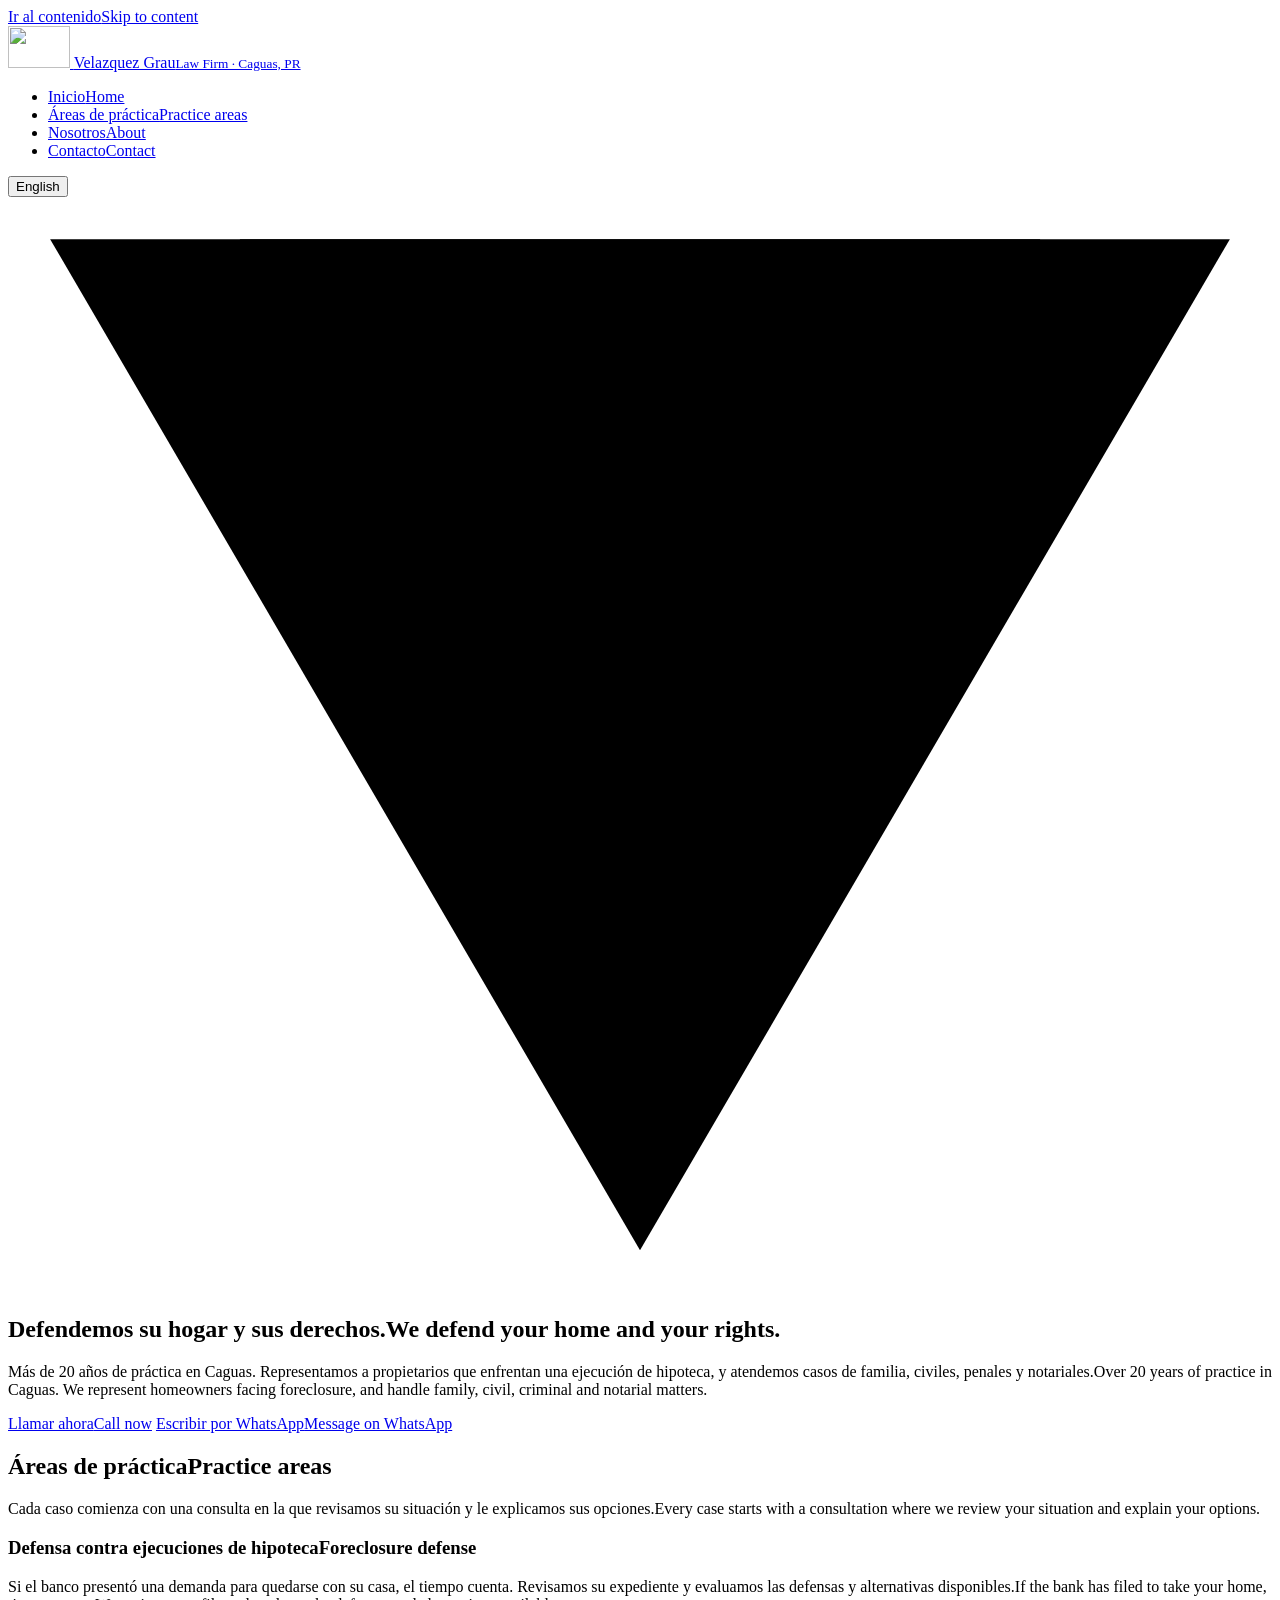
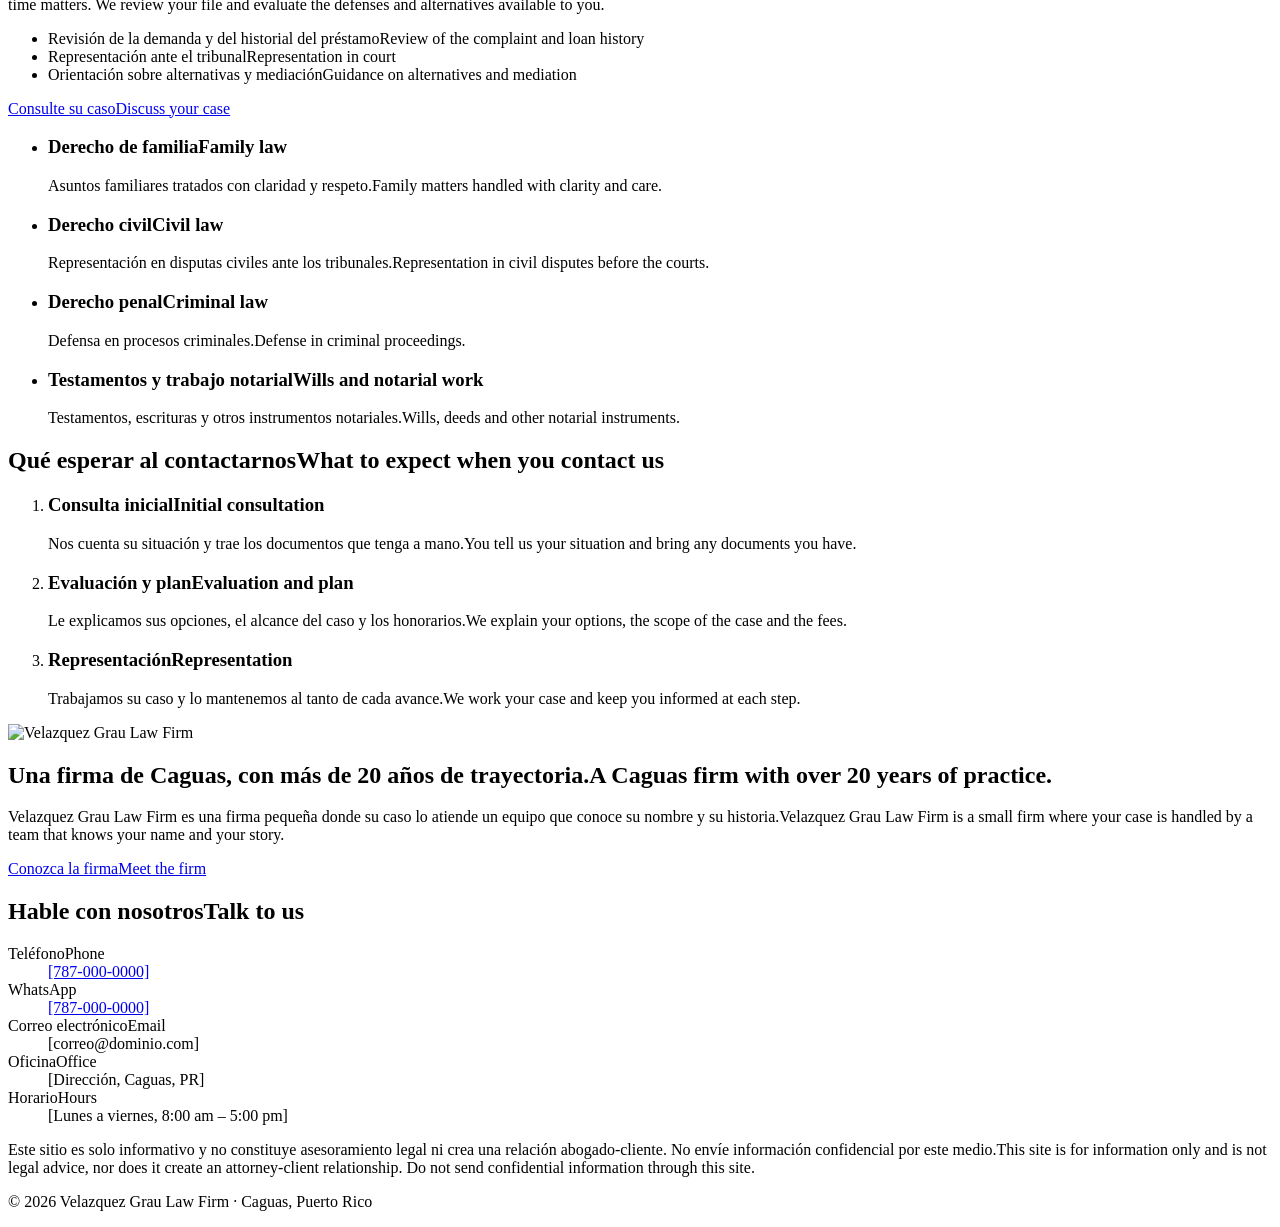
==== index.html @ eb13f929 "Create index.html for Velazquez Grau Law Firm This HTML file serves as the main page for the Velazqu" ====
<!DOCTYPE html>
<html lang="es" data-lang="es">
<head>
<meta charset="utf-8">
<meta name="viewport" content="width=device-width, initial-scale=1">
<title data-es="Velazquez Grau Law Firm | Abogados en Caguas, Puerto Rico" data-en="Velazquez Grau Law Firm | Attorneys in Caguas, Puerto Rico">Velazquez Grau Law Firm | Abogados en Caguas, Puerto Rico</title>
<meta name="description" content="Defensa contra ejecuciones de hipoteca, derecho de familia, civil, penal y trabajo notarial en Caguas, Puerto Rico. / Foreclosure defense, family, civil, criminal and notarial law in Caguas, Puerto Rico.">
<link rel="icon" href="assets/logo.png">
<link rel="preconnect" href="https://fonts.googleapis.com">
<link rel="preconnect" href="https://fonts.gstatic.com" crossorigin>
<link href="https://fonts.googleapis.com/css2?family=Archivo:wdth,wght@100..125,400..700&display=swap" rel="stylesheet">
<link rel="stylesheet" href="styles.css">
</head>
<body>
<a class="skip" href="#main"><span lang="es">Ir al contenido</span><span lang="en">Skip to content</span></a>

<header class="site-header">
  <div class="wrap bar">
    <a class="brand" href="index.html" aria-label="Velazquez Grau Law Firm">
      <img src="assets/logo.png" alt="" width="62" height="42">
      <span>Velazquez Grau<small>Law Firm · Caguas, PR</small></span>
    </a>
    <nav aria-label="Principal">
      <ul>
        <li><a href="index.html" aria-current="page"><span lang="es">Inicio</span><span lang="en">Home</span></a></li>
        <li><a href="areas.html"><span lang="es">Áreas de práctica</span><span lang="en">Practice areas</span></a></li>
        <li><a href="nosotros.html"><span lang="es">Nosotros</span><span lang="en">About</span></a></li>
        <li><a href="contacto.html"><span lang="es">Contacto</span><span lang="en">Contact</span></a></li>
      </ul>
    </nav>
    <button class="lang" id="lang" type="button">English</button>
  </div>
</header>

<main id="main">
<section class="hero" style="padding:0">
  <svg class="tri" viewBox="0 0 600 520" aria-hidden="true">
    <polygon points="20,20 580,20 300,500" pathLength="1"/>
    <polygon points="110,20 490,20 300,370" pathLength="1"/>
  </svg>
  <div class="wrap">
    <h1><span lang="es">Defendemos su hogar y sus derechos.</span><span lang="en">We defend your home and your rights.</span></h1>
    <p><span lang="es">Más de 20 años de práctica en Caguas. Representamos a propietarios que enfrentan una ejecución de hipoteca, y atendemos casos de familia, civiles, penales y notariales.</span><span lang="en">Over 20 years of practice in Caguas. We represent homeowners facing foreclosure, and handle family, civil, criminal and notarial matters.</span></p>
    <div class="cta">
      <a class="btn btn-solid" href="tel:+17870000000"><span lang="es">Llamar ahora</span><span lang="en">Call now</span></a>
      <a class="btn btn-line" href="https://wa.me/17870000000"><span lang="es">Escribir por WhatsApp</span><span lang="en">Message on WhatsApp</span></a>
    </div>
  </div>
</section>

<section class="areas" id="areas">
  <div class="wrap">
    <h2><span lang="es">Áreas de práctica</span><span lang="en">Practice areas</span></h2>
    <p class="lead"><span lang="es">Cada caso comienza con una consulta en la que revisamos su situación y le explicamos sus opciones.</span><span lang="en">Every case starts with a consultation where we review your situation and explain your options.</span></p>
    <div class="areas-grid">
      <article class="flagship">
        <h3><span lang="es">Defensa contra ejecuciones de hipoteca</span><span lang="en">Foreclosure defense</span></h3>
        <p><span lang="es">Si el banco presentó una demanda para quedarse con su casa, el tiempo cuenta. Revisamos su expediente y evaluamos las defensas y alternativas disponibles.</span><span lang="en">If the bank has filed to take your home, time matters. We review your file and evaluate the defenses and alternatives available to you.</span></p>
        <ul>
          <li><span lang="es">Revisión de la demanda y del historial del préstamo</span><span lang="en">Review of the complaint and loan history</span></li>
          <li><span lang="es">Representación ante el tribunal</span><span lang="en">Representation in court</span></li>
          <li><span lang="es">Orientación sobre alternativas y mediación</span><span lang="en">Guidance on alternatives and mediation</span></li>
        </ul>
        <a class="btn btn-solid" href="contacto.html"><span lang="es">Consulte su caso</span><span lang="en">Discuss your case</span></a>
      </article>
      <ul class="area-list">
        <li><h3><span lang="es">Derecho de familia</span><span lang="en">Family law</span></h3><p><span lang="es">Asuntos familiares tratados con claridad y respeto.</span><span lang="en">Family matters handled with clarity and care.</span></p></li>
        <li><h3><span lang="es">Derecho civil</span><span lang="en">Civil law</span></h3><p><span lang="es">Representación en disputas civiles ante los tribunales.</span><span lang="en">Representation in civil disputes before the courts.</span></p></li>
        <li><h3><span lang="es">Derecho penal</span><span lang="en">Criminal law</span></h3><p><span lang="es">Defensa en procesos criminales.</span><span lang="en">Defense in criminal proceedings.</span></p></li>
        <li><h3><span lang="es">Testamentos y trabajo notarial</span><span lang="en">Wills and notarial work</span></h3><p><span lang="es">Testamentos, escrituras y otros instrumentos notariales.</span><span lang="en">Wills, deeds and other notarial instruments.</span></p></li>
      </ul>
    </div>
  </div>
</section>

<section id="proceso">
  <div class="wrap">
    <h2><span lang="es">Qué esperar al contactarnos</span><span lang="en">What to expect when you contact us</span></h2>
    <ol class="steps">
      <li><h3><span lang="es">Consulta inicial</span><span lang="en">Initial consultation</span></h3><p><span lang="es">Nos cuenta su situación y trae los documentos que tenga a mano.</span><span lang="en">You tell us your situation and bring any documents you have.</span></p></li>
      <li><h3><span lang="es">Evaluación y plan</span><span lang="en">Evaluation and plan</span></h3><p><span lang="es">Le explicamos sus opciones, el alcance del caso y los honorarios.</span><span lang="en">We explain your options, the scope of the case and the fees.</span></p></li>
      <li><h3><span lang="es">Representación</span><span lang="en">Representation</span></h3><p><span lang="es">Trabajamos su caso y lo mantenemos al tanto de cada avance.</span><span lang="en">We work your case and keep you informed at each step.</span></p></li>
    </ol>
  </div>
</section>

<section class="about" id="nosotros">
  <div class="wrap">
    <img src="assets/logo.png" alt="Velazquez Grau Law Firm" width="665" height="451">
    <div>
      <h2><span lang="es">Una firma de Caguas, con más de 20 años de trayectoria.</span><span lang="en">A Caguas firm with over 20 years of practice.</span></h2>
      <p><span lang="es">Velazquez Grau Law Firm es una firma pequeña donde su caso lo atiende un equipo que conoce su nombre y su historia.</span><span lang="en">Velazquez Grau Law Firm is a small firm where your case is handled by a team that knows your name and your story.</span></p>
      <a class="btn btn-line" href="nosotros.html"><span lang="es">Conozca la firma</span><span lang="en">Meet the firm</span></a>
    </div>
  </div>
</section>

<section class="contact" id="contacto">
  <div class="wrap">
    <h2><span lang="es">Hable con nosotros</span><span lang="en">Talk to us</span></h2>
    <dl>
      <div><dt><span lang="es">Teléfono</span><span lang="en">Phone</span></dt><dd><a href="tel:+17870000000"><span class="ph">[787-000-0000]</span></a></dd></div>
      <div><dt>WhatsApp</dt><dd><a href="https://wa.me/17870000000"><span class="ph">[787-000-0000]</span></a></dd></div>
      <div><dt><span lang="es">Correo electrónico</span><span lang="en">Email</span></dt><dd><span class="ph">[correo@dominio.com]</span></dd></div>
      <div><dt><span lang="es">Oficina</span><span lang="en">Office</span></dt><dd><span class="ph">[Dirección, Caguas, PR]</span></dd></div>
      <div><dt><span lang="es">Horario</span><span lang="en">Hours</span></dt><dd><span class="ph">[Lunes a viernes, 8:00 am – 5:00 pm]</span></dd></div>
    </dl>
  </div>
</section>
</main>

<footer>
  <div class="wrap">
    <p><span lang="es">Este sitio es solo informativo y no constituye asesoramiento legal ni crea una relación abogado-cliente. No envíe información confidencial por este medio.</span><span lang="en">This site is for information only and is not legal advice, nor does it create an attorney-client relationship. Do not send confidential information through this site.</span></p>
    <p>© <span id="y">2026</span> Velazquez Grau Law Firm · Caguas, Puerto Rico</p>
  </div>
</footer>
<script src="script.js"></script>
<script>document.getElementById("y").textContent=new Date().getFullYear()</script>
</body>
</html>
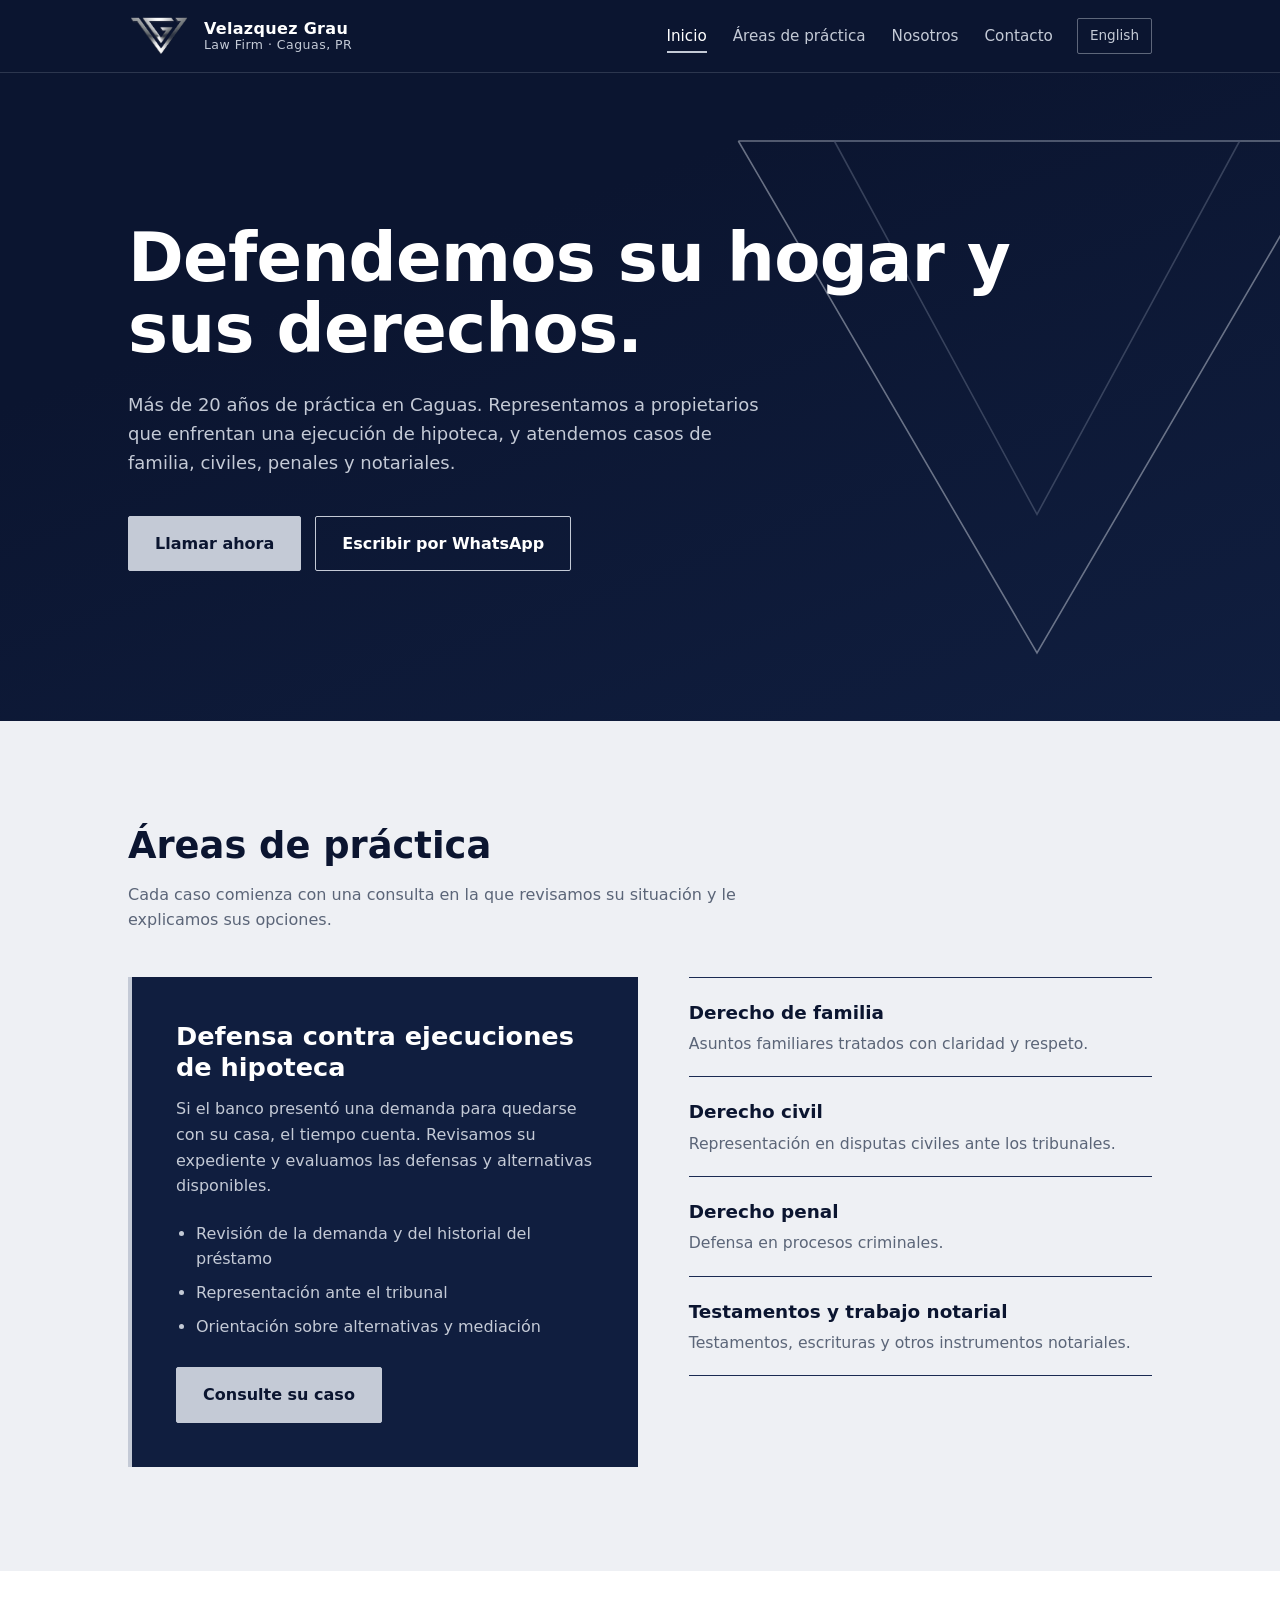
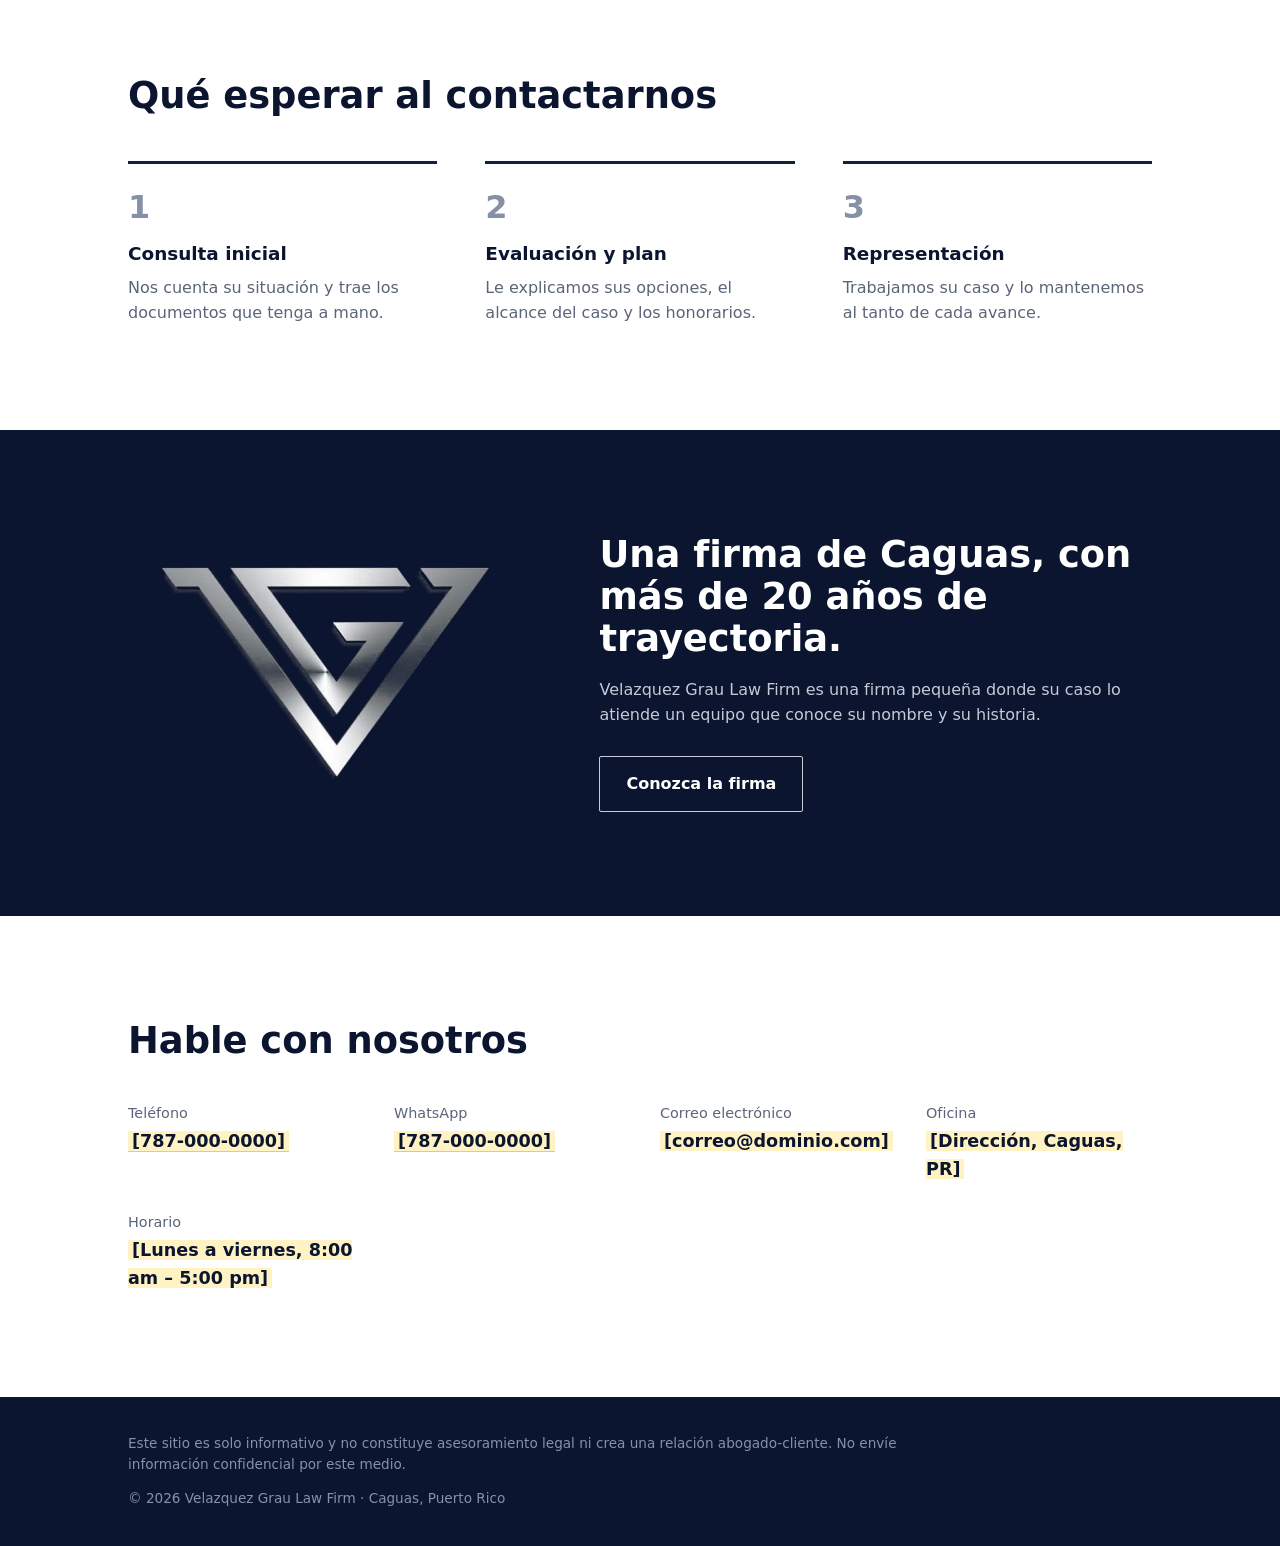
==== commit 5796157a: "Add CSS styles and language toggle script Added CSS styles for layout, typography, and components." ====
--- a/index.html
+++ b/index.html
@@ -9,7 +9,114 @@
 <link rel="preconnect" href="https://fonts.googleapis.com">
 <link rel="preconnect" href="https://fonts.gstatic.com" crossorigin>
 <link href="https://fonts.googleapis.com/css2?family=Archivo:wdth,wght@100..125,400..700&display=swap" rel="stylesheet">
-<link rel="stylesheet" href="styles.css">
+<style>
+:root{
+  --ink:#0b1530; --navy:#101e3f; --navy-2:#1a2a52; --steel:#c4cad6; --grey:#8791a5;
+  --mist:#eef0f4; --white:#fff; --text:#1d2740; --muted:#5b6578;
+  --max:1120px; --pad:clamp(20px,5vw,48px);
+}
+*{box-sizing:border-box;margin:0}
+html{scroll-behavior:smooth}
+body{font-family:"Archivo",system-ui,-apple-system,"Segoe UI",sans-serif;color:var(--text);background:var(--white);line-height:1.6;-webkit-font-smoothing:antialiased}
+html[data-lang=es] [lang=en],html[data-lang=en] [lang=es]{display:none}
+a{color:inherit}
+img{max-width:100%;display:block}
+.wrap{max-width:var(--max);margin:0 auto;padding:0 var(--pad)}
+:focus-visible{outline:3px solid var(--steel);outline-offset:3px}
+.skip{position:absolute;left:-999px;top:8px;background:var(--white);color:var(--ink);padding:8px 14px;z-index:20}
+.skip:focus{left:8px}
+
+/* header */
+.site-header{background:var(--ink);color:var(--white);position:sticky;top:0;z-index:10;border-bottom:1px solid rgba(196,202,214,.18)}
+.bar{display:flex;align-items:center;gap:24px;min-height:72px;flex-wrap:wrap;padding-block:8px}
+.brand{display:flex;align-items:center;gap:14px;text-decoration:none;margin-right:auto}
+.brand img{height:42px;width:auto}
+.brand span{font-weight:600;font-stretch:112%;letter-spacing:.02em;line-height:1.15;font-size:1rem}
+.brand small{display:block;font-weight:400;font-size:.78rem;color:var(--steel);letter-spacing:.04em}
+nav ul{display:flex;gap:26px;list-style:none;padding:0}
+nav a{text-decoration:none;font-size:.95rem;color:var(--steel);padding:6px 0;border-bottom:2px solid transparent}
+nav a:hover,nav a[aria-current]{color:var(--white);border-color:var(--steel)}
+.lang{background:none;border:1px solid rgba(196,202,214,.45);color:var(--steel);font:inherit;font-size:.85rem;padding:6px 12px;border-radius:2px;cursor:pointer}
+.lang:hover{color:var(--white);border-color:var(--white)}
+
+/* buttons */
+.btn{display:inline-block;font:inherit;font-weight:600;text-decoration:none;padding:14px 26px;border-radius:2px;border:1.5px solid var(--steel);transition:background .2s,color .2s}
+.btn-solid{background:var(--steel);color:var(--ink)}
+.btn-solid:hover{background:var(--white)}
+.btn-line{color:var(--white)}
+.btn-line:hover{background:rgba(196,202,214,.15)}
+.btn-dark{background:var(--navy);color:var(--white);border-color:var(--navy)}
+.btn-dark:hover{background:var(--navy-2)}
+
+/* hero */
+.hero{background:linear-gradient(160deg,var(--ink) 30%,var(--navy) 100%);color:var(--white);position:relative;overflow:hidden}
+.hero .wrap{position:relative;padding-block:clamp(72px,12vw,150px)}
+.hero h1{font-size:clamp(2.2rem,5.6vw,4.2rem);line-height:1.06;font-weight:600;font-stretch:112%;letter-spacing:-.01em;max-width:15em}
+.hero p{margin-top:26px;max-width:36em;font-size:1.125rem;color:var(--steel)}
+.cta{display:flex;flex-wrap:wrap;gap:14px;margin-top:38px}
+.tri{position:absolute;right:-6%;top:50%;width:min(62vw,640px);transform:translateY(-50%);opacity:.5;pointer-events:none}
+.tri polygon{fill:none;stroke:var(--steel);stroke-width:1.5;stroke-dasharray:1;stroke-dashoffset:0}
+.tri polygon+polygon{stroke:var(--grey);opacity:.7}
+@media (prefers-reduced-motion:no-preference){
+  .tri polygon{animation:draw 2.4s ease-out both}
+  .tri polygon+polygon{animation-delay:.5s}
+  @keyframes draw{from{stroke-dashoffset:1}to{stroke-dashoffset:0}}
+}
+
+/* sections */
+section{padding-block:clamp(56px,9vw,104px)}
+h2{font-size:clamp(1.6rem,3.4vw,2.3rem);line-height:1.15;font-weight:600;font-stretch:108%;color:var(--ink);max-width:18em}
+.lead{margin-top:14px;color:var(--muted);max-width:40em}
+
+/* practice areas */
+.areas{background:var(--mist)}
+.areas-grid{display:grid;grid-template-columns:1.1fr 1fr;gap:clamp(24px,4vw,56px);margin-top:44px;align-items:start}
+.flagship{background:var(--navy);color:var(--white);padding:clamp(28px,4vw,44px);border-left:4px solid var(--steel)}
+.flagship h3{font-size:1.6rem;font-weight:600;font-stretch:108%;line-height:1.2}
+.flagship p{margin-top:14px;color:var(--steel)}
+.flagship ul{margin:22px 0 28px;padding-left:20px;color:var(--steel)}
+.flagship li{margin-bottom:8px}
+.area-list{list-style:none;padding:0}
+.area-list li{border-top:1.5px solid var(--navy-2);padding:20px 0}
+.area-list li:last-child{border-bottom:1.5px solid var(--navy-2)}
+.area-list h3{font-size:1.15rem;font-weight:600;color:var(--ink)}
+.area-list p{margin-top:4px;color:var(--muted);font-size:.98rem}
+
+/* steps */
+.steps{list-style:none;padding:0;margin-top:44px;display:grid;grid-template-columns:repeat(3,1fr);gap:clamp(20px,4vw,48px);counter-reset:s}
+.steps li{counter-increment:s;border-top:3px solid var(--navy);padding-top:18px}
+.steps li::before{content:counter(s);font-weight:700;font-size:2rem;color:var(--grey);font-stretch:112%}
+.steps h3{font-size:1.15rem;margin:6px 0;color:var(--ink)}
+.steps p{color:var(--muted)}
+
+/* about */
+.about{background:var(--ink);color:var(--white)}
+.about .wrap{display:grid;grid-template-columns:1fr 1.4fr;gap:clamp(28px,6vw,80px);align-items:center}
+.about img{width:min(100%,360px);height:auto;margin-inline:auto}
+.about h2{color:var(--white)}
+.about p{margin:16px 0 28px;color:var(--steel);max-width:36em}
+
+/* contact */
+.contact dl{display:grid;grid-template-columns:repeat(auto-fit,minmax(220px,1fr));gap:28px 40px;margin-top:40px}
+.contact dt{font-size:.9rem;color:var(--muted)}
+.contact dd{font-weight:600;font-size:1.1rem;color:var(--ink);margin-top:2px}
+.contact dd a{text-decoration:none;border-bottom:1.5px solid var(--steel)}
+.ph{background:#fff3c4;padding:0 4px}
+
+/* footer */
+footer{background:var(--ink);color:var(--grey);padding-block:36px;font-size:.85rem}
+footer .wrap{display:grid;gap:12px}
+footer p{max-width:60em}
+
+@media (max-width:820px){
+  .areas-grid,.about .wrap,.steps{grid-template-columns:1fr}
+  .bar{gap:12px}
+  nav{order:3;width:100%;overflow-x:auto}
+  nav ul{gap:20px;white-space:nowrap}
+  .tri{opacity:.25;right:-30%}
+}
+
+</style>
 </head>
 <body>
 <a class="skip" href="#main"><span lang="es">Ir al contenido</span><span lang="en">Skip to content</span></a>
@@ -115,7 +222,27 @@
     <p>© <span id="y">2026</span> Velazquez Grau Law Firm · Caguas, Puerto Rico</p>
   </div>
 </footer>
-<script src="script.js"></script>
+<script>
+(function(){
+  var root=document.documentElement,key="vg-lang";
+  function set(l){
+    root.setAttribute("data-lang",l);root.lang=l;
+    var b=document.getElementById("lang");
+    if(b){b.textContent=l==="es"?"English":"Español";b.setAttribute("aria-label",l==="es"?"Switch to English":"Cambiar a español");}
+    var t=document.querySelector("title[data-"+l+"]");
+    if(t)document.title=t.getAttribute("data-"+l);
+  }
+  var saved="es";
+  try{saved=localStorage.getItem(key)||"es";}catch(e){}
+  set(saved);
+  var b=document.getElementById("lang");
+  if(b)b.addEventListener("click",function(){
+    var n=root.getAttribute("data-lang")==="es"?"en":"es";
+    set(n);try{localStorage.setItem(key,n);}catch(e){}
+  });
+})();
+
+</script>
 <script>document.getElementById("y").textContent=new Date().getFullYear()</script>
 </body>
 </html>
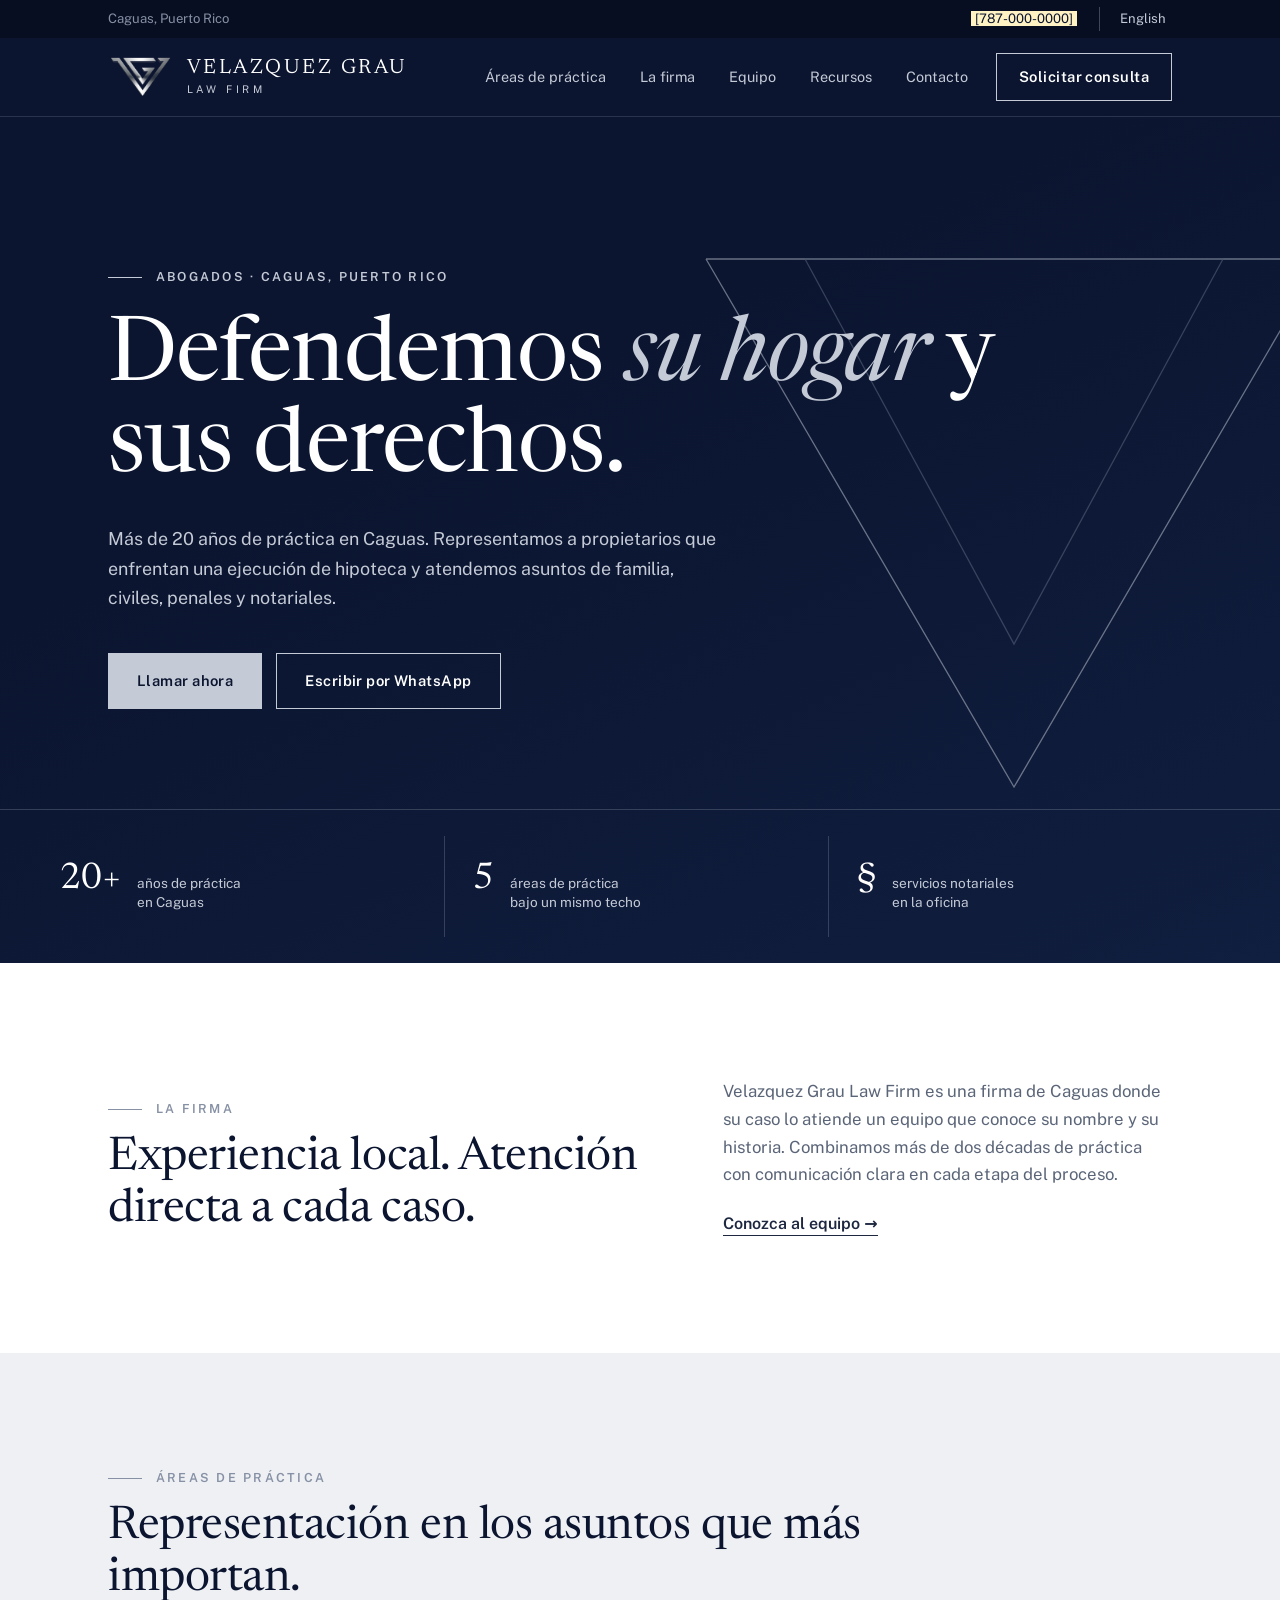
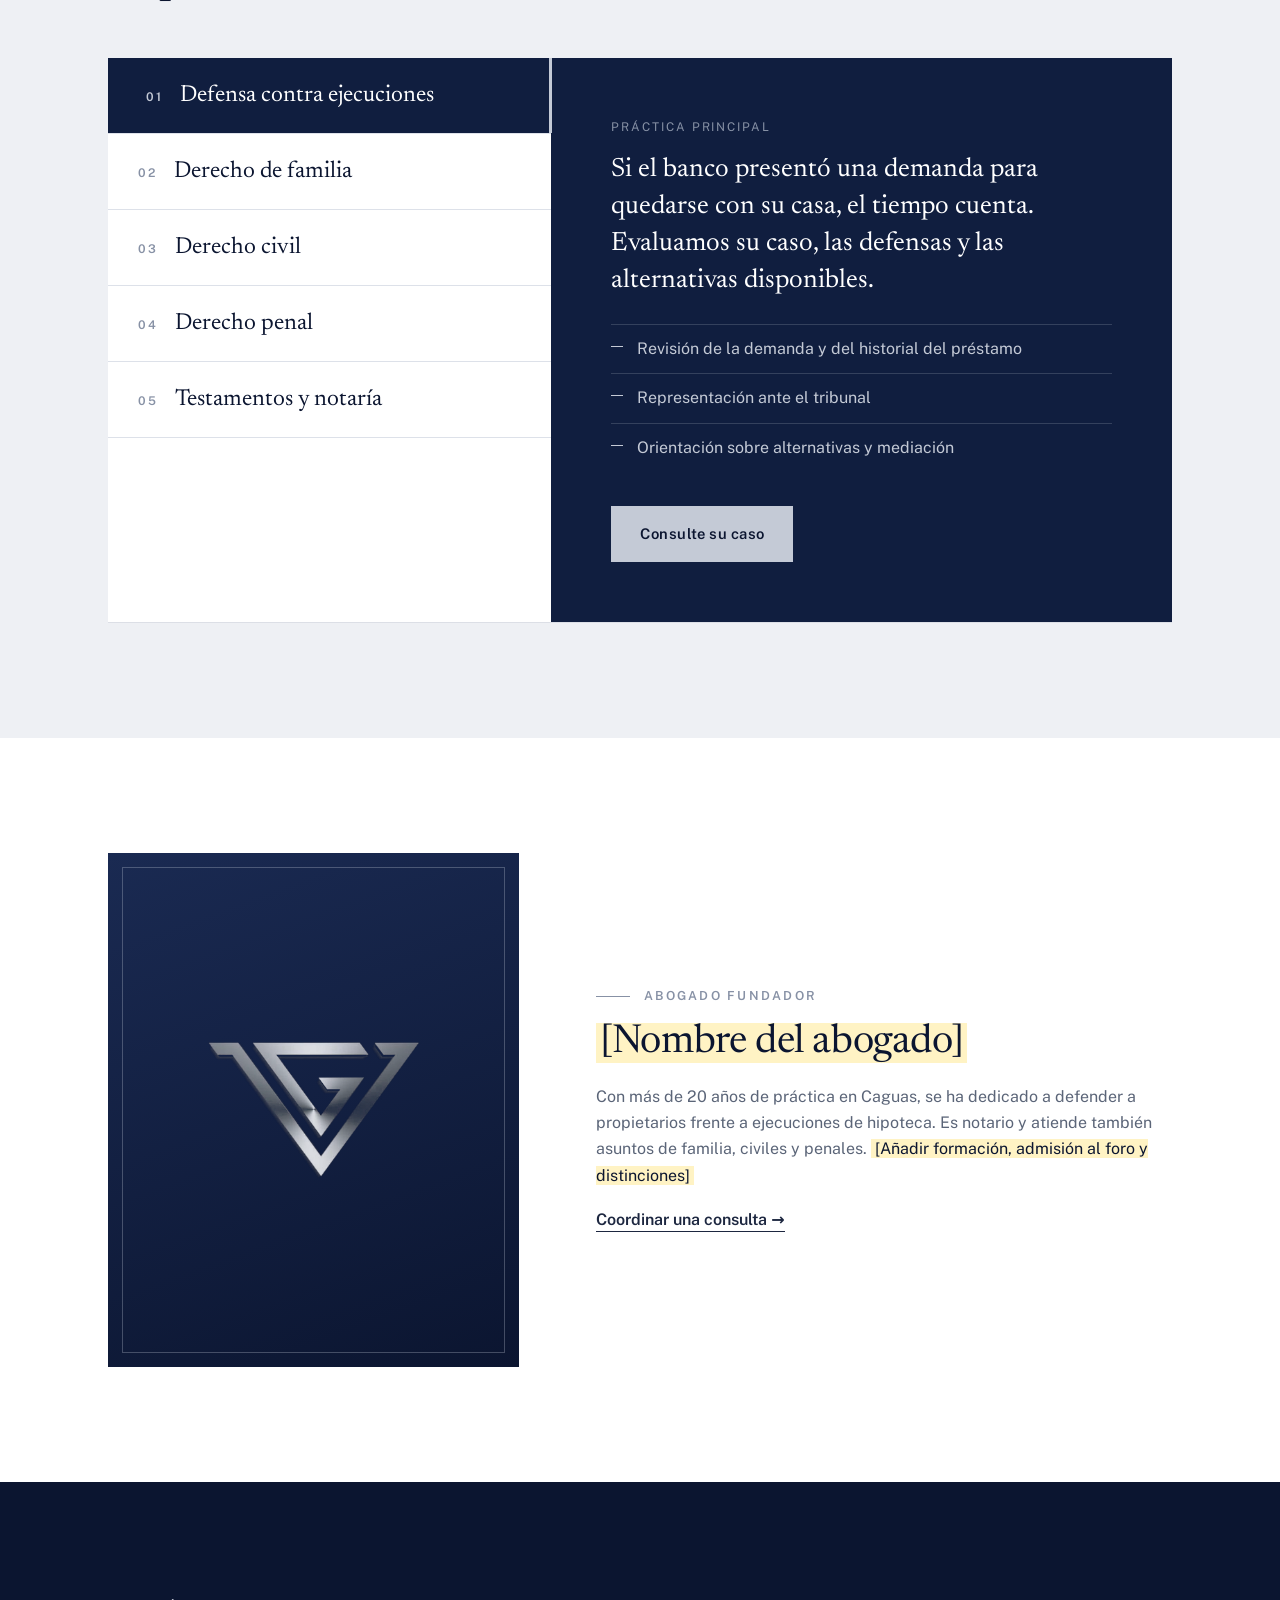
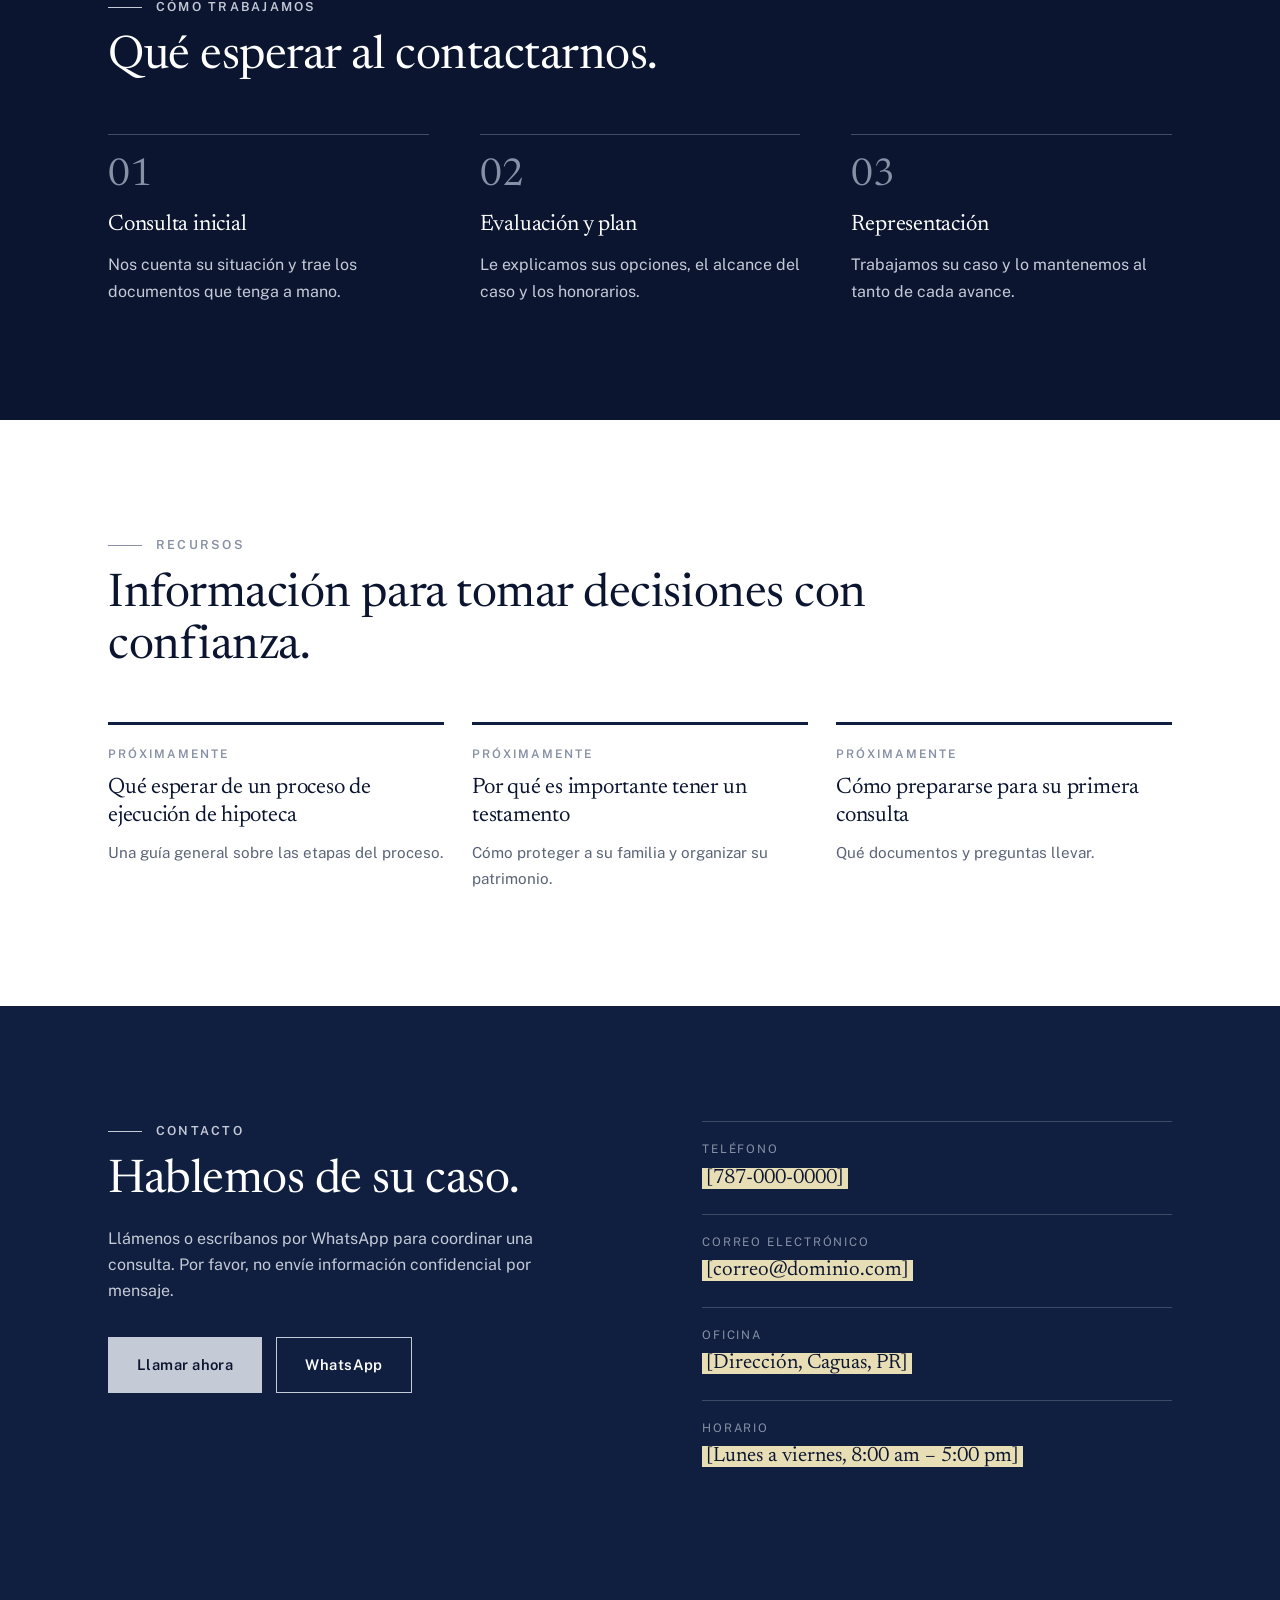
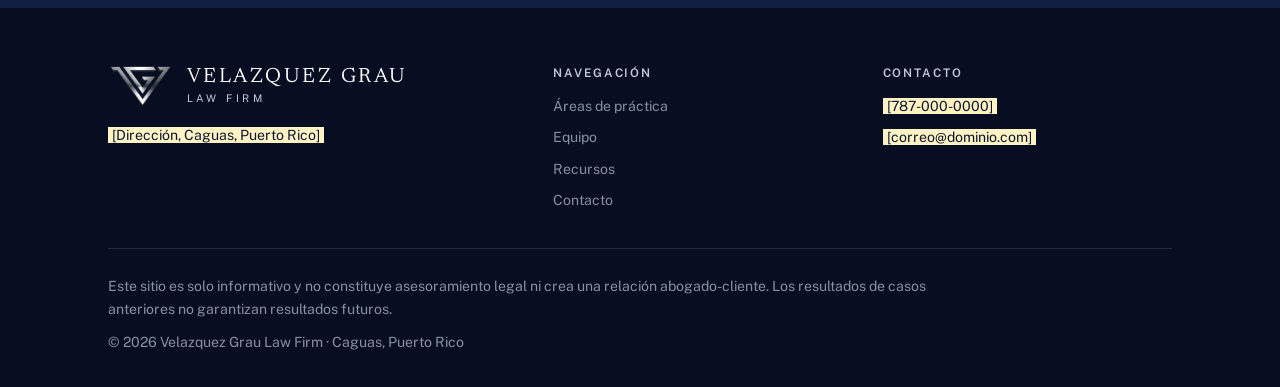
==== commit 6ca4f91e: "Update index.html" ====
--- a/index.html
+++ b/index.html
@@ -4,245 +4,326 @@
 <meta charset="utf-8">
 <meta name="viewport" content="width=device-width, initial-scale=1">
 <title data-es="Velazquez Grau Law Firm | Abogados en Caguas, Puerto Rico" data-en="Velazquez Grau Law Firm | Attorneys in Caguas, Puerto Rico">Velazquez Grau Law Firm | Abogados en Caguas, Puerto Rico</title>
-<meta name="description" content="Defensa contra ejecuciones de hipoteca, derecho de familia, civil, penal y trabajo notarial en Caguas, Puerto Rico. / Foreclosure defense, family, civil, criminal and notarial law in Caguas, Puerto Rico.">
+<meta name="description" content="Defensa contra ejecuciones de hipoteca, derecho de familia, civil, penal y notarial en Caguas, Puerto Rico. / Foreclosure defense, family, civil, criminal and notarial law in Caguas, Puerto Rico.">
 <link rel="icon" href="assets/logo.png">
-<link rel="preconnect" href="https://fonts.googleapis.com">
-<link rel="preconnect" href="https://fonts.gstatic.com" crossorigin>
-<link href="https://fonts.googleapis.com/css2?family=Archivo:wdth,wght@100..125,400..700&display=swap" rel="stylesheet">
+<link rel="preconnect" href="https://fonts.googleapis.com"><link rel="preconnect" href="https://fonts.gstatic.com" crossorigin>
+<link href="https://fonts.googleapis.com/css2?family=Newsreader:ital,opsz,wght@0,6..72,400;0,6..72,500;1,6..72,400&family=Public+Sans:wght@400;500;600&display=swap" rel="stylesheet">
+<script>document.documentElement.classList.add("js")</script>
 <style>
-:root{
-  --ink:#0b1530; --navy:#101e3f; --navy-2:#1a2a52; --steel:#c4cad6; --grey:#8791a5;
-  --mist:#eef0f4; --white:#fff; --text:#1d2740; --muted:#5b6578;
-  --max:1120px; --pad:clamp(20px,5vw,48px);
-}
+:root{--ink:#0b1530;--deep:#070e22;--navy:#101e3f;--navy2:#1a2a52;--steel:#c4cad6;--grey:#8791a5;--mist:#eef0f4;--text:#1d2740;--muted:#5b6578;--max:1160px;--pad:clamp(20px,5vw,48px);--serif:"Newsreader",Georgia,"Times New Roman",serif;--sans:"Public Sans",system-ui,-apple-system,"Segoe UI",sans-serif}
 *{box-sizing:border-box;margin:0}
-html{scroll-behavior:smooth}
-body{font-family:"Archivo",system-ui,-apple-system,"Segoe UI",sans-serif;color:var(--text);background:var(--white);line-height:1.6;-webkit-font-smoothing:antialiased}
+html{scroll-behavior:smooth;scroll-padding-top:90px}
+body{font-family:var(--sans);color:var(--text);background:#fff;line-height:1.65;-webkit-font-smoothing:antialiased}
 html[data-lang=es] [lang=en],html[data-lang=en] [lang=es]{display:none}
-a{color:inherit}
-img{max-width:100%;display:block}
+a{color:inherit}img{max-width:100%;display:block}
 .wrap{max-width:var(--max);margin:0 auto;padding:0 var(--pad)}
 :focus-visible{outline:3px solid var(--steel);outline-offset:3px}
-.skip{position:absolute;left:-999px;top:8px;background:var(--white);color:var(--ink);padding:8px 14px;z-index:20}
-.skip:focus{left:8px}
-
-/* header */
-.site-header{background:var(--ink);color:var(--white);position:sticky;top:0;z-index:10;border-bottom:1px solid rgba(196,202,214,.18)}
-.bar{display:flex;align-items:center;gap:24px;min-height:72px;flex-wrap:wrap;padding-block:8px}
+.skip{position:absolute;left:-999px;top:8px;background:#fff;color:var(--ink);padding:8px 14px;z-index:30}.skip:focus{left:8px}
+.kicker{font-size:.78rem;letter-spacing:.18em;text-transform:uppercase;font-weight:600;color:var(--grey);display:flex;align-items:center;gap:14px}
+.kicker::before{content:"";width:34px;height:1px;background:currentColor}
+h1,h2,h3{font-family:var(--serif);font-weight:400;letter-spacing:-.01em;color:var(--ink)}
+h2{font-size:clamp(1.9rem,3.8vw,2.9rem);line-height:1.12;margin-top:14px;max-width:18em}
+em{font-style:italic}
+.btn{display:inline-block;font:inherit;font-size:.92rem;font-weight:600;letter-spacing:.03em;text-decoration:none;padding:15px 28px;border:1px solid var(--steel);border-radius:0;cursor:pointer;transition:background .25s,color .25s,border-color .25s}
+.btn-solid{background:var(--steel);color:var(--ink)}.btn-solid:hover{background:#fff}
+.btn-line{color:#fff;background:none}.btn-line:hover{background:rgba(196,202,214,.14)}
+.btn-dark{background:var(--navy);border-color:var(--navy);color:#fff}.btn-dark:hover{background:var(--navy2)}
+.arrow{font-weight:600;text-decoration:none;border-bottom:1px solid currentColor;padding-bottom:2px}.arrow::after{content:" \2192"}
+
+/* utility bar + header */
+.util{background:var(--deep);color:var(--grey);font-size:.82rem}
+.util .wrap{display:flex;justify-content:space-between;align-items:center;min-height:38px;gap:16px}
+.util a{text-decoration:none;color:var(--steel)}.util a:hover{color:#fff}
+.util .r{display:flex;align-items:center;gap:22px}
+.lang{background:none;border:0;border-left:1px solid rgba(196,202,214,.3);padding-left:20px;color:var(--steel);font:inherit;cursor:pointer}.lang:hover{color:#fff}
+.site-header{background:var(--ink);color:#fff;position:sticky;top:0;z-index:20;border-bottom:1px solid rgba(196,202,214,.16);transition:box-shadow .3s}
+.site-header.stuck{box-shadow:0 8px 24px rgba(0,0,0,.35)}
+.bar{display:flex;align-items:center;gap:28px;min-height:78px}
 .brand{display:flex;align-items:center;gap:14px;text-decoration:none;margin-right:auto}
-.brand img{height:42px;width:auto}
-.brand span{font-weight:600;font-stretch:112%;letter-spacing:.02em;line-height:1.15;font-size:1rem}
-.brand small{display:block;font-weight:400;font-size:.78rem;color:var(--steel);letter-spacing:.04em}
-nav ul{display:flex;gap:26px;list-style:none;padding:0}
-nav a{text-decoration:none;font-size:.95rem;color:var(--steel);padding:6px 0;border-bottom:2px solid transparent}
-nav a:hover,nav a[aria-current]{color:var(--white);border-color:var(--steel)}
-.lang{background:none;border:1px solid rgba(196,202,214,.45);color:var(--steel);font:inherit;font-size:.85rem;padding:6px 12px;border-radius:2px;cursor:pointer}
-.lang:hover{color:var(--white);border-color:var(--white)}
-
-/* buttons */
-.btn{display:inline-block;font:inherit;font-weight:600;text-decoration:none;padding:14px 26px;border-radius:2px;border:1.5px solid var(--steel);transition:background .2s,color .2s}
-.btn-solid{background:var(--steel);color:var(--ink)}
-.btn-solid:hover{background:var(--white)}
-.btn-line{color:var(--white)}
-.btn-line:hover{background:rgba(196,202,214,.15)}
-.btn-dark{background:var(--navy);color:var(--white);border-color:var(--navy)}
-.btn-dark:hover{background:var(--navy-2)}
+.brand img{height:44px;width:auto}
+.brand span{font-family:var(--serif);font-size:1.3rem;letter-spacing:.12em;text-transform:uppercase;line-height:1.1}
+.brand small{display:block;font-family:var(--sans);font-size:.66rem;letter-spacing:.34em;color:var(--steel);margin-top:3px}
+nav ul{display:flex;gap:34px;list-style:none;padding:0}
+nav a{text-decoration:none;font-size:.9rem;color:var(--steel);padding:8px 0;border-bottom:1px solid transparent;transition:color .2s,border-color .2s}
+nav a:hover{color:#fff;border-color:var(--steel)}
+.menu-btn{display:none;background:none;border:1px solid rgba(196,202,214,.4);color:#fff;font:inherit;padding:8px 14px;cursor:pointer}
+.bar .btn{padding:11px 22px}
 
 /* hero */
-.hero{background:linear-gradient(160deg,var(--ink) 30%,var(--navy) 100%);color:var(--white);position:relative;overflow:hidden}
-.hero .wrap{position:relative;padding-block:clamp(72px,12vw,150px)}
-.hero h1{font-size:clamp(2.2rem,5.6vw,4.2rem);line-height:1.06;font-weight:600;font-stretch:112%;letter-spacing:-.01em;max-width:15em}
-.hero p{margin-top:26px;max-width:36em;font-size:1.125rem;color:var(--steel)}
-.cta{display:flex;flex-wrap:wrap;gap:14px;margin-top:38px}
-.tri{position:absolute;right:-6%;top:50%;width:min(62vw,640px);transform:translateY(-50%);opacity:.5;pointer-events:none}
-.tri polygon{fill:none;stroke:var(--steel);stroke-width:1.5;stroke-dasharray:1;stroke-dashoffset:0}
+.hero{background:linear-gradient(155deg,var(--ink) 35%,var(--navy) 100%);color:#fff;position:relative;overflow:hidden}
+.hero .main{position:relative;padding-block:clamp(80px,12vw,150px) clamp(60px,8vw,100px)}
+.hero h1{color:#fff;font-size:clamp(2.7rem,7vw,5.6rem);line-height:1.02;max-width:11em;margin-top:26px}
+.hero h1 em{color:var(--steel)}
+.hero p.sub{margin-top:28px;max-width:34em;font-size:1.12rem;color:var(--steel)}
+.cta{display:flex;flex-wrap:wrap;gap:14px;margin-top:40px}
+.tri{position:absolute;right:-5%;top:48%;width:min(60vw,660px);transform:translateY(-50%);opacity:.5;pointer-events:none}
+.tri polygon{fill:none;stroke:var(--steel);stroke-width:1.2;stroke-dasharray:1;stroke-dashoffset:0}
 .tri polygon+polygon{stroke:var(--grey);opacity:.7}
-@media (prefers-reduced-motion:no-preference){
-  .tri polygon{animation:draw 2.4s ease-out both}
-  .tri polygon+polygon{animation-delay:.5s}
-  @keyframes draw{from{stroke-dashoffset:1}to{stroke-dashoffset:0}}
-}
-
-/* sections */
-section{padding-block:clamp(56px,9vw,104px)}
-h2{font-size:clamp(1.6rem,3.4vw,2.3rem);line-height:1.15;font-weight:600;font-stretch:108%;color:var(--ink);max-width:18em}
-.lead{margin-top:14px;color:var(--muted);max-width:40em}
+.facts{border-top:1px solid rgba(196,202,214,.22);position:relative}
+.facts .wrap{display:grid;grid-template-columns:repeat(3,1fr)}
+.facts div{padding:26px 24px 26px 0;display:flex;align-items:baseline;gap:16px}
+.facts div+div{padding-left:28px;border-left:1px solid rgba(196,202,214,.22)}
+.facts b{font-family:var(--serif);font-weight:400;font-size:2.3rem;color:#fff;line-height:1}
+.facts span{font-size:.85rem;color:var(--steel);line-height:1.35}
+
+section{padding-block:clamp(64px,9vw,116px)}
+.intro .wrap{display:grid;grid-template-columns:1.2fr 1fr;gap:clamp(28px,6vw,90px);align-items:end}
+.intro h2{max-width:14em}
+.intro p{color:var(--muted);margin-bottom:22px;font-size:1.05rem}
 
 /* practice areas */
 .areas{background:var(--mist)}
-.areas-grid{display:grid;grid-template-columns:1.1fr 1fr;gap:clamp(24px,4vw,56px);margin-top:44px;align-items:start}
-.flagship{background:var(--navy);color:var(--white);padding:clamp(28px,4vw,44px);border-left:4px solid var(--steel)}
-.flagship h3{font-size:1.6rem;font-weight:600;font-stretch:108%;line-height:1.2}
-.flagship p{margin-top:14px;color:var(--steel)}
-.flagship ul{margin:22px 0 28px;padding-left:20px;color:var(--steel)}
-.flagship li{margin-bottom:8px}
-.area-list{list-style:none;padding:0}
-.area-list li{border-top:1.5px solid var(--navy-2);padding:20px 0}
-.area-list li:last-child{border-bottom:1.5px solid var(--navy-2)}
-.area-list h3{font-size:1.15rem;font-weight:600;color:var(--ink)}
-.area-list p{margin-top:4px;color:var(--muted);font-size:.98rem}
-
-/* steps */
-.steps{list-style:none;padding:0;margin-top:44px;display:grid;grid-template-columns:repeat(3,1fr);gap:clamp(20px,4vw,48px);counter-reset:s}
-.steps li{counter-increment:s;border-top:3px solid var(--navy);padding-top:18px}
-.steps li::before{content:counter(s);font-weight:700;font-size:2rem;color:var(--grey);font-stretch:112%}
-.steps h3{font-size:1.15rem;margin:6px 0;color:var(--ink)}
-.steps p{color:var(--muted)}
-
-/* about */
-.about{background:var(--ink);color:var(--white)}
-.about .wrap{display:grid;grid-template-columns:1fr 1.4fr;gap:clamp(28px,6vw,80px);align-items:center}
-.about img{width:min(100%,360px);height:auto;margin-inline:auto}
-.about h2{color:var(--white)}
-.about p{margin:16px 0 28px;color:var(--steel);max-width:36em}
+.tabwrap{display:grid;grid-template-columns:5fr 7fr;margin-top:52px;background:#fff;box-shadow:0 1px 0 rgba(16,30,63,.08)}
+.tabs{display:flex;flex-direction:column}
+.tab{display:flex;align-items:baseline;gap:18px;text-align:left;background:none;border:0;border-bottom:1px solid #dde1e9;padding:26px 30px;font-family:var(--serif);font-size:1.45rem;color:var(--ink);cursor:pointer;transition:background .2s,padding .25s,color .2s;position:relative}
+.tab b{font-family:var(--sans);font-size:.75rem;letter-spacing:.14em;color:var(--grey);font-weight:600}
+.tab:hover{background:var(--mist);padding-left:38px}
+.tab[aria-selected=true]{background:var(--navy);color:#fff;padding-left:38px}
+.tab[aria-selected=true] b{color:var(--steel)}
+.tab[aria-selected=true]::after{content:"";position:absolute;right:-1px;top:0;bottom:0;width:3px;background:var(--steel)}
+.panel{background:var(--navy);color:#fff;padding:clamp(30px,5vw,60px);display:flex;flex-direction:column;justify-content:center}
+.panel[hidden]{display:none}
+.panel .tag{font-size:.75rem;letter-spacing:.16em;text-transform:uppercase;color:var(--grey)}
+.panel p{font-family:var(--serif);font-size:clamp(1.25rem,2.2vw,1.65rem);line-height:1.4;margin:14px 0 24px;color:#fff}
+.panel ul{list-style:none;padding:0;margin-bottom:34px;color:var(--steel)}
+.panel li{padding:11px 0 11px 26px;border-top:1px solid rgba(196,202,214,.2);position:relative}
+.panel li::before{content:"";position:absolute;left:0;top:21px;width:12px;height:1px;background:var(--steel)}
+.panel:not([hidden]){animation:fade .45s ease}
+@keyframes fade{from{opacity:0;transform:translateY(8px)}to{opacity:1;transform:none}}
+
+/* attorney */
+.attorney .wrap{display:grid;grid-template-columns:5fr 7fr;gap:clamp(28px,6vw,90px);align-items:center}
+.portrait{aspect-ratio:4/5;background:linear-gradient(160deg,var(--navy2),var(--ink));display:grid;place-items:center;position:relative}
+.portrait img{width:56%;opacity:.85}
+.portrait::after{content:"";position:absolute;inset:14px;border:1px solid rgba(196,202,214,.3)}
+.attorney h2{font-size:clamp(1.8rem,3.2vw,2.5rem)}
+.attorney p{margin:18px 0;color:var(--muted);max-width:36em}
+.ph{background:#fff3c4;padding:0 4px;color:var(--ink)}
+
+/* approach */
+.approach{background:var(--ink);color:#fff}
+.approach h2{color:#fff}
+.steps{list-style:none;padding:0;margin-top:50px;display:grid;grid-template-columns:repeat(3,1fr);gap:clamp(20px,4vw,56px);counter-reset:s}
+.steps li{counter-increment:s;border-top:1px solid rgba(196,202,214,.3);padding-top:22px}
+.steps li::before{content:"0" counter(s);font-family:var(--serif);font-size:2.4rem;color:var(--grey);line-height:1}
+.steps h3{color:#fff;font-size:1.4rem;margin:12px 0 8px}
+.steps p{color:var(--steel)}
+
+/* resources */
+.cards{display:grid;grid-template-columns:repeat(3,1fr);gap:28px;margin-top:48px}
+.card{border-top:3px solid var(--navy);padding-top:20px;transition:transform .25s}
+.card:hover{transform:translateY(-4px)}
+.card .tag{font-size:.74rem;letter-spacing:.16em;text-transform:uppercase;color:var(--grey);font-weight:600}
+.card h3{font-size:1.4rem;line-height:1.25;margin:10px 0}
+.card p{color:var(--muted);font-size:.95rem}
 
 /* contact */
-.contact dl{display:grid;grid-template-columns:repeat(auto-fit,minmax(220px,1fr));gap:28px 40px;margin-top:40px}
-.contact dt{font-size:.9rem;color:var(--muted)}
-.contact dd{font-weight:600;font-size:1.1rem;color:var(--ink);margin-top:2px}
-.contact dd a{text-decoration:none;border-bottom:1.5px solid var(--steel)}
-.ph{background:#fff3c4;padding:0 4px}
-
-/* footer */
-footer{background:var(--ink);color:var(--grey);padding-block:36px;font-size:.85rem}
-footer .wrap{display:grid;gap:12px}
-footer p{max-width:60em}
-
-@media (max-width:820px){
-  .areas-grid,.about .wrap,.steps{grid-template-columns:1fr}
-  .bar{gap:12px}
-  nav{order:3;width:100%;overflow-x:auto}
-  nav ul{gap:20px;white-space:nowrap}
-  .tri{opacity:.25;right:-30%}
+.contact{background:var(--navy);color:#fff}
+.contact .wrap{display:grid;grid-template-columns:1.1fr 1fr;gap:clamp(30px,6vw,90px)}
+.contact h2{color:#fff;max-width:11em}
+.contact .kicker{color:var(--steel)}
+.contact p.lead{margin:18px 0 32px;color:var(--steel);max-width:30em}
+dl{display:grid;gap:0}
+dl div{padding:18px 0;border-top:1px solid rgba(196,202,214,.25)}
+dt{font-size:.74rem;letter-spacing:.16em;text-transform:uppercase;color:var(--grey)}
+dd{font-family:var(--serif);font-size:1.3rem;margin-top:2px}
+dd a{text-decoration:none}dd a:hover{border-bottom:1px solid var(--steel)}
+.contact .ph{background:rgba(255,243,196,.9)}
+
+footer{background:var(--deep);color:var(--grey);padding-block:56px 32px;font-size:.88rem}
+.fgrid{display:grid;grid-template-columns:1.4fr 1fr 1fr;gap:40px;padding-bottom:36px;border-bottom:1px solid rgba(196,202,214,.15)}
+footer .brand{margin-bottom:16px}
+footer h4{font-size:.74rem;letter-spacing:.16em;text-transform:uppercase;color:var(--steel);margin-bottom:12px;font-weight:600}
+footer ul{list-style:none;padding:0;display:grid;gap:8px}
+footer a{text-decoration:none}footer a:hover{color:#fff}
+.legal{padding-top:26px;display:grid;gap:10px}.legal p{max-width:62em}
+
+.js .rv{opacity:0;transform:translateY(22px);transition:opacity .8s ease,transform .8s ease}
+.js .rv.in{opacity:1;transform:none}
+@media (prefers-reduced-motion:no-preference){.tri polygon{animation:draw 2.6s ease-out both}.tri polygon+polygon{animation-delay:.5s}@keyframes draw{from{stroke-dashoffset:1}to{stroke-dashoffset:0}}}
+@media (prefers-reduced-motion:reduce){.js .rv{opacity:1;transform:none;transition:none}html{scroll-behavior:auto}}
+@media (max-width:900px){
+ .menu-btn{display:block}.bar .btn{display:none}
+ nav{position:absolute;left:0;right:0;top:100%;background:var(--ink);border-bottom:1px solid rgba(196,202,214,.16);display:none}
+ .open nav{display:block}nav ul{flex-direction:column;gap:0;padding:8px var(--pad) 18px}nav a{display:block;padding:14px 0;border-bottom:1px solid rgba(196,202,214,.12)}
+ .site-header .wrap{position:relative}
+ .intro .wrap,.attorney .wrap,.contact .wrap,.tabwrap,.steps,.cards,.fgrid{grid-template-columns:1fr}
+ .tabs{flex-direction:row;overflow-x:auto}.tab{white-space:nowrap;padding:20px 22px;font-size:1.15rem;border-bottom:0;border-right:1px solid #dde1e9}
+ .tab:hover,.tab[aria-selected=true]{padding-left:22px}.tab[aria-selected=true]::after{right:0;left:0;top:auto;bottom:0;width:auto;height:3px}
+ .facts .wrap{grid-template-columns:1fr}.facts div+div{padding-left:0;border-left:0;border-top:1px solid rgba(196,202,214,.22)}
+ .tri{opacity:.22;right:-35%}.portrait{max-width:340px}
+ .util .hide-sm{display:none}
 }
-
 </style>
 </head>
 <body>
 <a class="skip" href="#main"><span lang="es">Ir al contenido</span><span lang="en">Skip to content</span></a>
 
-<header class="site-header">
+<div class="util"><div class="wrap">
+  <span class="hide-sm">Caguas, Puerto Rico</span>
+  <div class="r"><a href="tel:+17870000000"><span class="ph">[787-000-0000]</span></a><button class="lang" id="lang" type="button">English</button></div>
+</div></div>
+
+<header class="site-header" id="top">
   <div class="wrap bar">
-    <a class="brand" href="index.html" aria-label="Velazquez Grau Law Firm">
-      <img src="assets/logo.png" alt="" width="62" height="42">
-      <span>Velazquez Grau<small>Law Firm · Caguas, PR</small></span>
-    </a>
-    <nav aria-label="Principal">
-      <ul>
-        <li><a href="index.html" aria-current="page"><span lang="es">Inicio</span><span lang="en">Home</span></a></li>
-        <li><a href="areas.html"><span lang="es">Áreas de práctica</span><span lang="en">Practice areas</span></a></li>
-        <li><a href="nosotros.html"><span lang="es">Nosotros</span><span lang="en">About</span></a></li>
-        <li><a href="contacto.html"><span lang="es">Contacto</span><span lang="en">Contact</span></a></li>
-      </ul>
-    </nav>
-    <button class="lang" id="lang" type="button">English</button>
+    <a class="brand" href="#top" aria-label="Velazquez Grau Law Firm"><img src="assets/logo.png" alt="" width="65" height="44"><span>Velazquez Grau<small>LAW FIRM</small></span></a>
+    <nav aria-label="Principal" id="nav"><ul>
+      <li><a href="#areas"><span lang="es">Áreas de práctica</span><span lang="en">Practice areas</span></a></li>
+      <li><a href="#firma"><span lang="es">La firma</span><span lang="en">The firm</span></a></li>
+      <li><a href="#equipo"><span lang="es">Equipo</span><span lang="en">Team</span></a></li>
+      <li><a href="#recursos"><span lang="es">Recursos</span><span lang="en">Resources</span></a></li>
+      <li><a href="#contacto"><span lang="es">Contacto</span><span lang="en">Contact</span></a></li>
+    </ul></nav>
+    <a class="btn btn-line" href="#contacto"><span lang="es">Solicitar consulta</span><span lang="en">Request a consultation</span></a>
+    <button class="menu-btn" id="menu" type="button" aria-expanded="false" aria-controls="nav"><span lang="es">Menú</span><span lang="en">Menu</span></button>
   </div>
 </header>
 
 <main id="main">
 <section class="hero" style="padding:0">
-  <svg class="tri" viewBox="0 0 600 520" aria-hidden="true">
-    <polygon points="20,20 580,20 300,500" pathLength="1"/>
-    <polygon points="110,20 490,20 300,370" pathLength="1"/>
-  </svg>
-  <div class="wrap">
-    <h1><span lang="es">Defendemos su hogar y sus derechos.</span><span lang="en">We defend your home and your rights.</span></h1>
-    <p><span lang="es">Más de 20 años de práctica en Caguas. Representamos a propietarios que enfrentan una ejecución de hipoteca, y atendemos casos de familia, civiles, penales y notariales.</span><span lang="en">Over 20 years of practice in Caguas. We represent homeowners facing foreclosure, and handle family, civil, criminal and notarial matters.</span></p>
+  <svg class="tri" viewBox="0 0 600 520" aria-hidden="true"><polygon points="20,20 580,20 300,500" pathLength="1"/><polygon points="110,20 490,20 300,370" pathLength="1"/></svg>
+  <div class="wrap main">
+    <div class="kicker" style="color:var(--steel)"><span lang="es">Abogados · Caguas, Puerto Rico</span><span lang="en">Attorneys · Caguas, Puerto Rico</span></div>
+    <h1><span lang="es">Defendemos <em>su hogar</em> y sus derechos.</span><span lang="en">We defend <em>your home</em> and your rights.</span></h1>
+    <p class="sub"><span lang="es">Más de 20 años de práctica en Caguas. Representamos a propietarios que enfrentan una ejecución de hipoteca y atendemos asuntos de familia, civiles, penales y notariales.</span><span lang="en">Over 20 years of practice in Caguas. We represent homeowners facing foreclosure and handle family, civil, criminal and notarial matters.</span></p>
     <div class="cta">
       <a class="btn btn-solid" href="tel:+17870000000"><span lang="es">Llamar ahora</span><span lang="en">Call now</span></a>
       <a class="btn btn-line" href="https://wa.me/17870000000"><span lang="es">Escribir por WhatsApp</span><span lang="en">Message on WhatsApp</span></a>
     </div>
   </div>
+  <div class="facts"><div class="wrap">
+    <div><b>20+</b><span lang="es">años de práctica<br>en Caguas</span><span lang="en">years of practice<br>in Caguas</span></div>
+    <div><b>5</b><span lang="es">áreas de práctica<br>bajo un mismo techo</span><span lang="en">practice areas<br>under one roof</span></div>
+    <div><b>§</b><span lang="es">servicios notariales<br>en la oficina</span><span lang="en">notarial services<br>in our office</span></div>
+  </div></div>
 </section>
 
-<section class="areas" id="areas">
-  <div class="wrap">
-    <h2><span lang="es">Áreas de práctica</span><span lang="en">Practice areas</span></h2>
-    <p class="lead"><span lang="es">Cada caso comienza con una consulta en la que revisamos su situación y le explicamos sus opciones.</span><span lang="en">Every case starts with a consultation where we review your situation and explain your options.</span></p>
-    <div class="areas-grid">
-      <article class="flagship">
-        <h3><span lang="es">Defensa contra ejecuciones de hipoteca</span><span lang="en">Foreclosure defense</span></h3>
-        <p><span lang="es">Si el banco presentó una demanda para quedarse con su casa, el tiempo cuenta. Revisamos su expediente y evaluamos las defensas y alternativas disponibles.</span><span lang="en">If the bank has filed to take your home, time matters. We review your file and evaluate the defenses and alternatives available to you.</span></p>
-        <ul>
-          <li><span lang="es">Revisión de la demanda y del historial del préstamo</span><span lang="en">Review of the complaint and loan history</span></li>
-          <li><span lang="es">Representación ante el tribunal</span><span lang="en">Representation in court</span></li>
-          <li><span lang="es">Orientación sobre alternativas y mediación</span><span lang="en">Guidance on alternatives and mediation</span></li>
-        </ul>
-        <a class="btn btn-solid" href="contacto.html"><span lang="es">Consulte su caso</span><span lang="en">Discuss your case</span></a>
-      </article>
-      <ul class="area-list">
-        <li><h3><span lang="es">Derecho de familia</span><span lang="en">Family law</span></h3><p><span lang="es">Asuntos familiares tratados con claridad y respeto.</span><span lang="en">Family matters handled with clarity and care.</span></p></li>
-        <li><h3><span lang="es">Derecho civil</span><span lang="en">Civil law</span></h3><p><span lang="es">Representación en disputas civiles ante los tribunales.</span><span lang="en">Representation in civil disputes before the courts.</span></p></li>
-        <li><h3><span lang="es">Derecho penal</span><span lang="en">Criminal law</span></h3><p><span lang="es">Defensa en procesos criminales.</span><span lang="en">Defense in criminal proceedings.</span></p></li>
-        <li><h3><span lang="es">Testamentos y trabajo notarial</span><span lang="en">Wills and notarial work</span></h3><p><span lang="es">Testamentos, escrituras y otros instrumentos notariales.</span><span lang="en">Wills, deeds and other notarial instruments.</span></p></li>
-      </ul>
-    </div>
-  </div>
-</section>
-
-<section id="proceso">
-  <div class="wrap">
-    <h2><span lang="es">Qué esperar al contactarnos</span><span lang="en">What to expect when you contact us</span></h2>
-    <ol class="steps">
-      <li><h3><span lang="es">Consulta inicial</span><span lang="en">Initial consultation</span></h3><p><span lang="es">Nos cuenta su situación y trae los documentos que tenga a mano.</span><span lang="en">You tell us your situation and bring any documents you have.</span></p></li>
-      <li><h3><span lang="es">Evaluación y plan</span><span lang="en">Evaluation and plan</span></h3><p><span lang="es">Le explicamos sus opciones, el alcance del caso y los honorarios.</span><span lang="en">We explain your options, the scope of the case and the fees.</span></p></li>
-      <li><h3><span lang="es">Representación</span><span lang="en">Representation</span></h3><p><span lang="es">Trabajamos su caso y lo mantenemos al tanto de cada avance.</span><span lang="en">We work your case and keep you informed at each step.</span></p></li>
-    </ol>
-  </div>
-</section>
-
-<section class="about" id="nosotros">
-  <div class="wrap">
-    <img src="assets/logo.png" alt="Velazquez Grau Law Firm" width="665" height="451">
-    <div>
-      <h2><span lang="es">Una firma de Caguas, con más de 20 años de trayectoria.</span><span lang="en">A Caguas firm with over 20 years of practice.</span></h2>
-      <p><span lang="es">Velazquez Grau Law Firm es una firma pequeña donde su caso lo atiende un equipo que conoce su nombre y su historia.</span><span lang="en">Velazquez Grau Law Firm is a small firm where your case is handled by a team that knows your name and your story.</span></p>
-      <a class="btn btn-line" href="nosotros.html"><span lang="es">Conozca la firma</span><span lang="en">Meet the firm</span></a>
-    </div>
-  </div>
-</section>
-
-<section class="contact" id="contacto">
-  <div class="wrap">
-    <h2><span lang="es">Hable con nosotros</span><span lang="en">Talk to us</span></h2>
-    <dl>
-      <div><dt><span lang="es">Teléfono</span><span lang="en">Phone</span></dt><dd><a href="tel:+17870000000"><span class="ph">[787-000-0000]</span></a></dd></div>
-      <div><dt>WhatsApp</dt><dd><a href="https://wa.me/17870000000"><span class="ph">[787-000-0000]</span></a></dd></div>
-      <div><dt><span lang="es">Correo electrónico</span><span lang="en">Email</span></dt><dd><span class="ph">[correo@dominio.com]</span></dd></div>
-      <div><dt><span lang="es">Oficina</span><span lang="en">Office</span></dt><dd><span class="ph">[Dirección, Caguas, PR]</span></dd></div>
-      <div><dt><span lang="es">Horario</span><span lang="en">Hours</span></dt><dd><span class="ph">[Lunes a viernes, 8:00 am – 5:00 pm]</span></dd></div>
-    </dl>
-  </div>
-</section>
+<section class="intro" id="firma"><div class="wrap">
+  <div class="rv"><div class="kicker"><span lang="es">La firma</span><span lang="en">The firm</span></div>
+  <h2><span lang="es">Experiencia local. Atención directa a cada caso.</span><span lang="en">Local experience. Direct attention to every case.</span></h2></div>
+  <div class="rv"><p><span lang="es">Velazquez Grau Law Firm es una firma de Caguas donde su caso lo atiende un equipo que conoce su nombre y su historia. Combinamos más de dos décadas de práctica con comunicación clara en cada etapa del proceso.</span><span lang="en">Velazquez Grau Law Firm is a Caguas firm where your case is handled by a team that knows your name and your story. We combine more than two decades of practice with clear communication at every stage.</span></p>
+  <a class="arrow" href="#equipo"><span lang="es">Conozca al equipo</span><span lang="en">Meet the team</span></a></div>
+</div></section>
+
+<section class="areas" id="areas"><div class="wrap">
+  <div class="rv"><div class="kicker"><span lang="es">Áreas de práctica</span><span lang="en">Practice areas</span></div>
+  <h2><span lang="es">Representación en los asuntos que más importan.</span><span lang="en">Representation in the matters that matter most.</span></h2></div>
+  <div class="tabwrap rv">
+    <div class="tabs" role="tablist" aria-orientation="vertical">
+      <button class="tab" role="tab" id="t1" aria-controls="p1" aria-selected="true"><b>01</b><span lang="es">Defensa contra ejecuciones</span><span lang="en">Foreclosure defense</span></button>
+      <button class="tab" role="tab" id="t2" aria-controls="p2" aria-selected="false" tabindex="-1"><b>02</b><span lang="es">Derecho de familia</span><span lang="en">Family law</span></button>
+      <button class="tab" role="tab" id="t3" aria-controls="p3" aria-selected="false" tabindex="-1"><b>03</b><span lang="es">Derecho civil</span><span lang="en">Civil law</span></button>
+      <button class="tab" role="tab" id="t4" aria-controls="p4" aria-selected="false" tabindex="-1"><b>04</b><span lang="es">Derecho penal</span><span lang="en">Criminal law</span></button>
+      <button class="tab" role="tab" id="t5" aria-controls="p5" aria-selected="false" tabindex="-1"><b>05</b><span lang="es">Testamentos y notaría</span><span lang="en">Wills and notarial work</span></button>
+    </div>
+    <div class="panel" role="tabpanel" id="p1" aria-labelledby="t1">
+      <div class="tag"><span lang="es">Práctica principal</span><span lang="en">Flagship practice</span></div>
+      <p><span lang="es">Si el banco presentó una demanda para quedarse con su casa, el tiempo cuenta. Evaluamos su caso, las defensas y las alternativas disponibles.</span><span lang="en">If the bank has filed to take your home, time matters. We evaluate your case, the defenses and the alternatives available.</span></p>
+      <ul><li><span lang="es">Revisión de la demanda y del historial del préstamo</span><span lang="en">Review of the complaint and loan history</span></li><li><span lang="es">Representación ante el tribunal</span><span lang="en">Representation in court</span></li><li><span lang="es">Orientación sobre alternativas y mediación</span><span lang="en">Guidance on alternatives and mediation</span></li></ul>
+      <div><a class="btn btn-solid" href="#contacto"><span lang="es">Consulte su caso</span><span lang="en">Discuss your case</span></a></div>
+    </div>
+    <div class="panel" role="tabpanel" id="p2" aria-labelledby="t2" hidden>
+      <div class="tag"><span lang="es">Familia</span><span lang="en">Family</span></div>
+      <p><span lang="es">Asuntos familiares tratados con claridad, discreción y respeto.</span><span lang="en">Family matters handled with clarity, discretion and respect.</span></p>
+      <ul><li><span lang="es">Divorcio y separación</span><span lang="en">Divorce and separation</span></li><li><span lang="es">Custodia y relaciones filiales</span><span lang="en">Custody and parenting time</span></li><li><span lang="es">Pensiones alimentarias</span><span lang="en">Child and spousal support</span></li></ul>
+      <div><a class="btn btn-solid" href="#contacto"><span lang="es">Hablar con la firma</span><span lang="en">Talk to the firm</span></a></div>
+    </div>
+    <div class="panel" role="tabpanel" id="p3" aria-labelledby="t3" hidden>
+      <div class="tag"><span lang="es">Civil</span><span lang="en">Civil</span></div>
+      <p><span lang="es">Representación en disputas civiles, desde la evaluación inicial hasta el tribunal.</span><span lang="en">Representation in civil disputes, from initial evaluation to the courtroom.</span></p>
+      <ul><li><span lang="es">Disputas contractuales</span><span lang="en">Contract disputes</span></li><li><span lang="es">Reclamaciones de daños</span><span lang="en">Damage claims</span></li><li><span lang="es">Comparecencias y mociones ante el tribunal</span><span lang="en">Court appearances and motions</span></li></ul>
+      <div><a class="btn btn-solid" href="#contacto"><span lang="es">Hablar con la firma</span><span lang="en">Talk to the firm</span></a></div>
+    </div>
+    <div class="panel" role="tabpanel" id="p4" aria-labelledby="t4" hidden>
+      <div class="tag"><span lang="es">Penal</span><span lang="en">Criminal</span></div>
+      <p><span lang="es">Defensa seria y confidencial en procesos criminales.</span><span lang="en">Serious, confidential defense in criminal proceedings.</span></p>
+      <ul><li><span lang="es">Defensa ante cargos criminales</span><span lang="en">Defense against criminal charges</span></li><li><span lang="es">Representación en cada etapa del proceso</span><span lang="en">Representation at every stage</span></li><li><span lang="es">Orientación sobre sus derechos</span><span lang="en">Guidance on your rights</span></li></ul>
+      <div><a class="btn btn-solid" href="#contacto"><span lang="es">Hablar con la firma</span><span lang="en">Talk to the firm</span></a></div>
+    </div>
+    <div class="panel" role="tabpanel" id="p5" aria-labelledby="t5" hidden>
+      <div class="tag"><span lang="es">Notaría</span><span lang="en">Notarial</span></div>
+      <p><span lang="es">Documentos notariales preparados con precisión para proteger a su familia y su patrimonio.</span><span lang="en">Notarial documents prepared with precision to protect your family and your property.</span></p>
+      <ul><li><span lang="es">Testamentos</span><span lang="en">Wills</span></li><li><span lang="es">Escrituras y otros instrumentos notariales</span><span lang="en">Deeds and other notarial instruments</span></li><li><span lang="es">Orientación sobre sucesiones</span><span lang="en">Guidance on estates and succession</span></li></ul>
+      <div><a class="btn btn-solid" href="#contacto"><span lang="es">Hablar con la firma</span><span lang="en">Talk to the firm</span></a></div>
+    </div>
+  </div>
+</div></section>
+
+<section class="attorney" id="equipo"><div class="wrap">
+  <div class="portrait rv" role="img" aria-label="Placeholder portrait"><img src="assets/logo.png" alt=""></div>
+  <div class="rv"><div class="kicker"><span lang="es">Abogado fundador</span><span lang="en">Founding attorney</span></div>
+  <h2><span class="ph">[Nombre del abogado]</span></h2>
+  <p><span lang="es">Con más de 20 años de práctica en Caguas, se ha dedicado a defender a propietarios frente a ejecuciones de hipoteca. Es notario y atiende también asuntos de familia, civiles y penales. <span class="ph">[Añadir formación, admisión al foro y distinciones]</span></span><span lang="en">With more than 20 years of practice in Caguas, he has devoted his career to defending homeowners against foreclosure. He is a notary and also handles family, civil and criminal matters. <span class="ph">[Add education, bar admissions and distinctions]</span></span></p>
+  <a class="arrow" href="#contacto"><span lang="es">Coordinar una consulta</span><span lang="en">Schedule a consultation</span></a></div>
+</div></section>
+
+<section class="approach"><div class="wrap">
+  <div class="rv"><div class="kicker" style="color:var(--steel)"><span lang="es">Cómo trabajamos</span><span lang="en">How we work</span></div>
+  <h2><span lang="es">Qué esperar al contactarnos.</span><span lang="en">What to expect when you contact us.</span></h2></div>
+  <ol class="steps rv">
+    <li><h3><span lang="es">Consulta inicial</span><span lang="en">Initial consultation</span></h3><p><span lang="es">Nos cuenta su situación y trae los documentos que tenga a mano.</span><span lang="en">You tell us your situation and bring any documents you have.</span></p></li>
+    <li><h3><span lang="es">Evaluación y plan</span><span lang="en">Evaluation and plan</span></h3><p><span lang="es">Le explicamos sus opciones, el alcance del caso y los honorarios.</span><span lang="en">We explain your options, the scope of the case and the fees.</span></p></li>
+    <li><h3><span lang="es">Representación</span><span lang="en">Representation</span></h3><p><span lang="es">Trabajamos su caso y lo mantenemos al tanto de cada avance.</span><span lang="en">We work your case and keep you informed at each step.</span></p></li>
+  </ol>
+</div></section>
+
+<section id="recursos"><div class="wrap">
+  <div class="rv"><div class="kicker"><span lang="es">Recursos</span><span lang="en">Resources</span></div>
+  <h2><span lang="es">Información para tomar decisiones con confianza.</span><span lang="en">Information to help you decide with confidence.</span></h2></div>
+  <div class="cards rv">
+    <article class="card"><div class="tag"><span lang="es">Próximamente</span><span lang="en">Coming soon</span></div><h3><span lang="es">Qué esperar de un proceso de ejecución de hipoteca</span><span lang="en">What to expect in a foreclosure case</span></h3><p><span lang="es">Una guía general sobre las etapas del proceso.</span><span lang="en">A general guide to the stages of the process.</span></p></article>
+    <article class="card"><div class="tag"><span lang="es">Próximamente</span><span lang="en">Coming soon</span></div><h3><span lang="es">Por qué es importante tener un testamento</span><span lang="en">Why having a will matters</span></h3><p><span lang="es">Cómo proteger a su familia y organizar su patrimonio.</span><span lang="en">How to protect your family and organize your property.</span></p></article>
+    <article class="card"><div class="tag"><span lang="es">Próximamente</span><span lang="en">Coming soon</span></div><h3><span lang="es">Cómo prepararse para su primera consulta</span><span lang="en">How to prepare for your first consultation</span></h3><p><span lang="es">Qué documentos y preguntas llevar.</span><span lang="en">Which documents and questions to bring.</span></p></article>
+  </div>
+</div></section>
+
+<section class="contact" id="contacto"><div class="wrap">
+  <div class="rv"><div class="kicker"><span lang="es">Contacto</span><span lang="en">Contact</span></div>
+  <h2><span lang="es">Hablemos de su caso.</span><span lang="en">Let’s talk about your case.</span></h2>
+  <p class="lead"><span lang="es">Llámenos o escríbanos por WhatsApp para coordinar una consulta. Por favor, no envíe información confidencial por mensaje.</span><span lang="en">Call or message us on WhatsApp to schedule a consultation. Please do not send confidential information by message.</span></p>
+  <div class="cta" style="margin-top:0"><a class="btn btn-solid" href="tel:+17870000000"><span lang="es">Llamar ahora</span><span lang="en">Call now</span></a><a class="btn btn-line" href="https://wa.me/17870000000">WhatsApp</a></div></div>
+  <dl class="rv">
+    <div><dt><span lang="es">Teléfono</span><span lang="en">Phone</span></dt><dd><a href="tel:+17870000000"><span class="ph">[787-000-0000]</span></a></dd></div>
+    <div><dt><span lang="es">Correo electrónico</span><span lang="en">Email</span></dt><dd><span class="ph">[correo@dominio.com]</span></dd></div>
+    <div><dt><span lang="es">Oficina</span><span lang="en">Office</span></dt><dd><span class="ph">[Dirección, Caguas, PR]</span></dd></div>
+    <div><dt><span lang="es">Horario</span><span lang="en">Hours</span></dt><dd><span class="ph">[Lunes a viernes, 8:00 am – 5:00 pm]</span></dd></div>
+  </dl>
+</div></section>
 </main>
 
-<footer>
-  <div class="wrap">
-    <p><span lang="es">Este sitio es solo informativo y no constituye asesoramiento legal ni crea una relación abogado-cliente. No envíe información confidencial por este medio.</span><span lang="en">This site is for information only and is not legal advice, nor does it create an attorney-client relationship. Do not send confidential information through this site.</span></p>
+<footer><div class="wrap">
+  <div class="fgrid">
+    <div><a class="brand" href="#top" style="color:#fff"><img src="assets/logo.png" alt="" width="65" height="44"><span>Velazquez Grau<small>LAW FIRM</small></span></a><p><span class="ph">[Dirección, Caguas, Puerto Rico]</span></p></div>
+    <div><h4><span lang="es">Navegación</span><span lang="en">Navigation</span></h4><ul><li><a href="#areas"><span lang="es">Áreas de práctica</span><span lang="en">Practice areas</span></a></li><li><a href="#equipo"><span lang="es">Equipo</span><span lang="en">Team</span></a></li><li><a href="#recursos"><span lang="es">Recursos</span><span lang="en">Resources</span></a></li><li><a href="#contacto"><span lang="es">Contacto</span><span lang="en">Contact</span></a></li></ul></div>
+    <div><h4><span lang="es">Contacto</span><span lang="en">Contact</span></h4><ul><li><a href="tel:+17870000000"><span class="ph">[787-000-0000]</span></a></li><li><span class="ph">[correo@dominio.com]</span></li></ul></div>
+  </div>
+  <div class="legal">
+    <p><span lang="es">Este sitio es solo informativo y no constituye asesoramiento legal ni crea una relación abogado-cliente. Los resultados de casos anteriores no garantizan resultados futuros.</span><span lang="en">This site is for information only and is not legal advice, nor does it create an attorney-client relationship. Past results do not guarantee future outcomes.</span></p>
     <p>© <span id="y">2026</span> Velazquez Grau Law Firm · Caguas, Puerto Rico</p>
   </div>
-</footer>
+</div></footer>
+
 <script>
 (function(){
-  var root=document.documentElement,key="vg-lang";
-  function set(l){
-    root.setAttribute("data-lang",l);root.lang=l;
-    var b=document.getElementById("lang");
-    if(b){b.textContent=l==="es"?"English":"Español";b.setAttribute("aria-label",l==="es"?"Switch to English":"Cambiar a español");}
-    var t=document.querySelector("title[data-"+l+"]");
-    if(t)document.title=t.getAttribute("data-"+l);
-  }
-  var saved="es";
-  try{saved=localStorage.getItem(key)||"es";}catch(e){}
-  set(saved);
-  var b=document.getElementById("lang");
-  if(b)b.addEventListener("click",function(){
-    var n=root.getAttribute("data-lang")==="es"?"en":"es";
-    set(n);try{localStorage.setItem(key,n);}catch(e){}
-  });
+ var r=document.documentElement,K="vg-lang",$=function(s,c){return(c||document).querySelector(s)},$$=function(s,c){return[].slice.call((c||document).querySelectorAll(s))};
+ function set(l){r.setAttribute("data-lang",l);r.lang=l;var b=$("#lang");b.textContent=l==="es"?"English":"Español";var t=$("title[data-"+l+"]");if(t)document.title=t.getAttribute("data-"+l)}
+ var s="es";try{s=localStorage.getItem(K)||"es"}catch(e){}set(s);
+ $("#lang").addEventListener("click",function(){var n=r.getAttribute("data-lang")==="es"?"en":"es";set(n);try{localStorage.setItem(K,n)}catch(e){}});
+ /* tabs */
+ var tabs=$$(".tab");
+ function pick(t,f){tabs.forEach(function(x){var on=x===t;x.setAttribute("aria-selected",on);x.tabIndex=on?0:-1;document.getElementById(x.getAttribute("aria-controls")).hidden=!on});if(f)t.focus()}
+ tabs.forEach(function(t,i){t.addEventListener("click",function(){pick(t)});t.addEventListener("keydown",function(e){var k=e.key,n=k==="ArrowDown"||k==="ArrowRight"?1:k==="ArrowUp"||k==="ArrowLeft"?-1:0;if(n){e.preventDefault();pick(tabs[(i+n+tabs.length)%tabs.length],1)}})});
+ /* mobile menu */
+ var h=$(".site-header"),m=$("#menu");
+ m.addEventListener("click",function(){var o=h.classList.toggle("open");m.setAttribute("aria-expanded",o)});
+ $$("nav a").forEach(function(a){a.addEventListener("click",function(){h.classList.remove("open");m.setAttribute("aria-expanded",false)})});
+ /* header shadow */
+ addEventListener("scroll",function(){h.classList.toggle("stuck",scrollY>10)},{passive:true});
+ /* reveal on scroll */
+ var rv=$$(".rv");
+ if("IntersectionObserver" in window){var io=new IntersectionObserver(function(es){es.forEach(function(e){if(e.isIntersecting){e.target.classList.add("in");io.unobserve(e.target)}})},{threshold:.12});rv.forEach(function(e){io.observe(e)})}else rv.forEach(function(e){e.classList.add("in")});
+ $("#y").textContent=new Date().getFullYear();
 })();
-
 </script>
-<script>document.getElementById("y").textContent=new Date().getFullYear()</script>
 </body>
 </html>
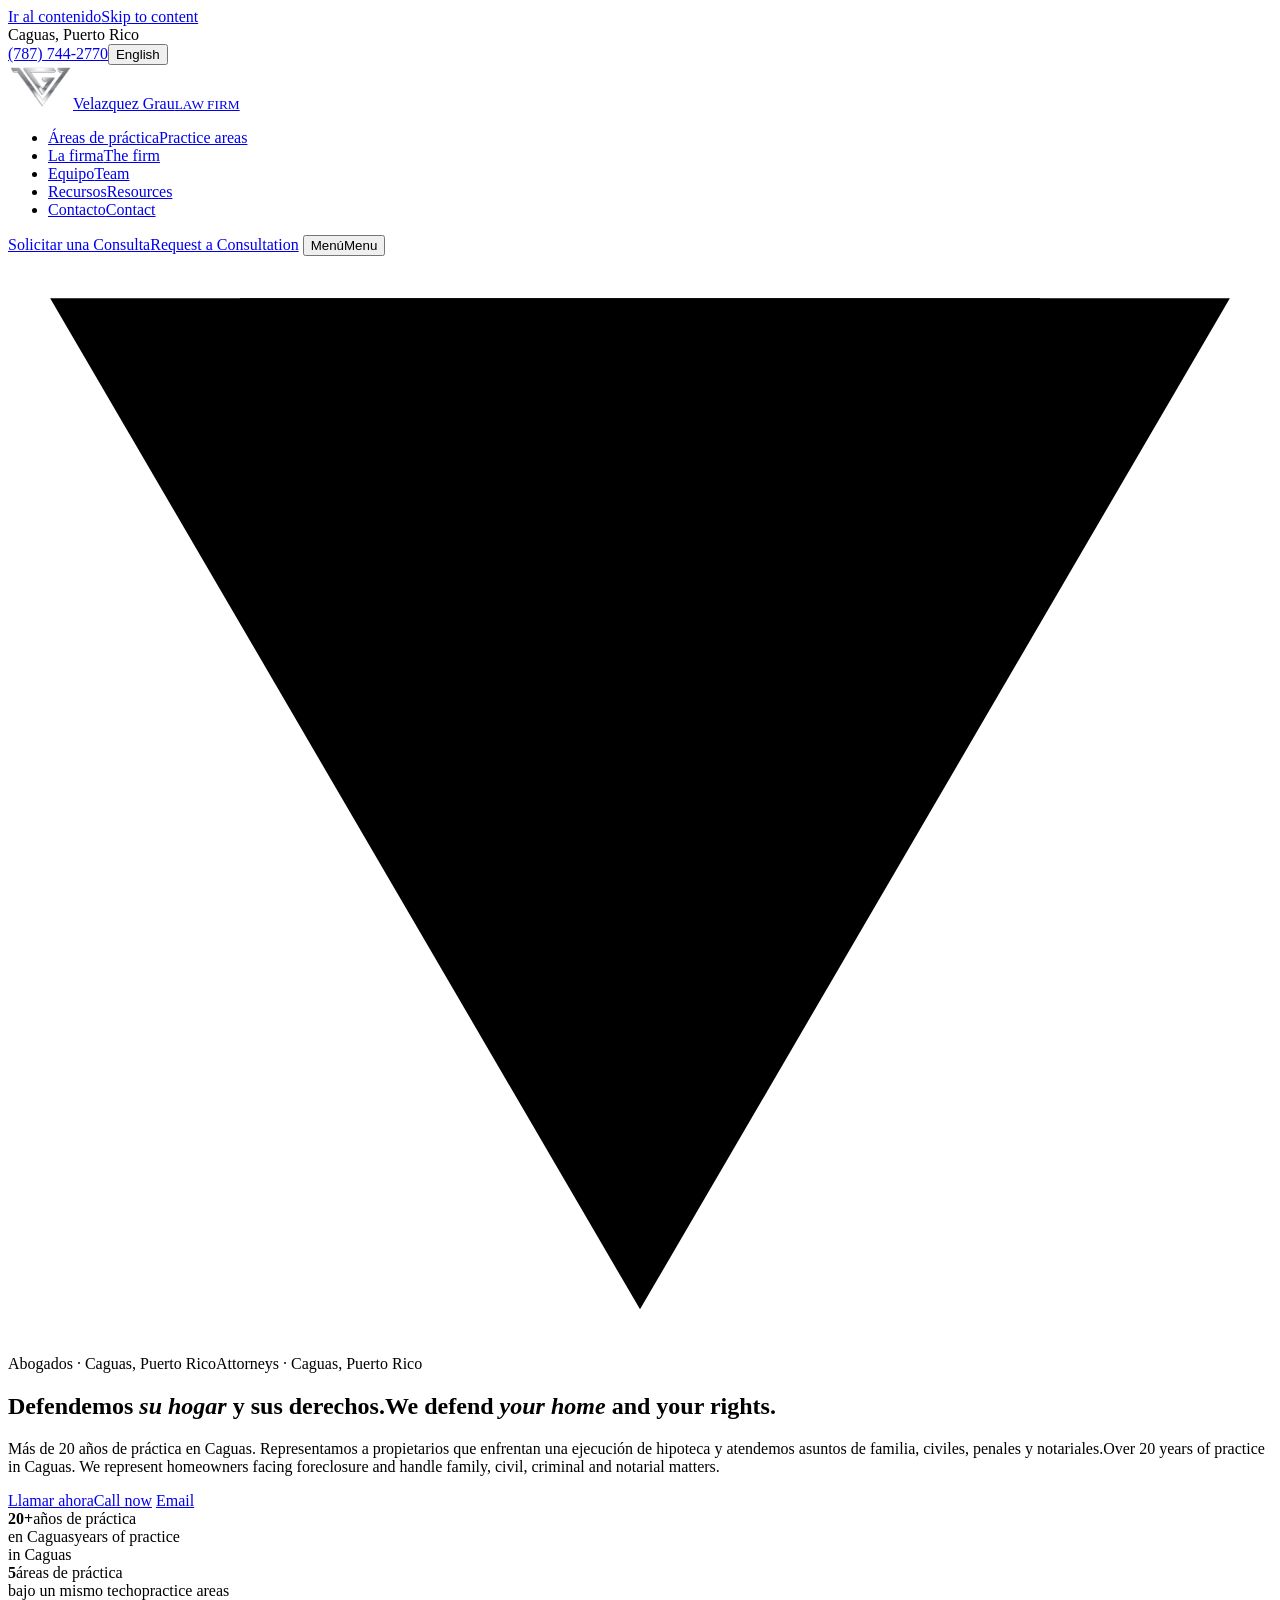
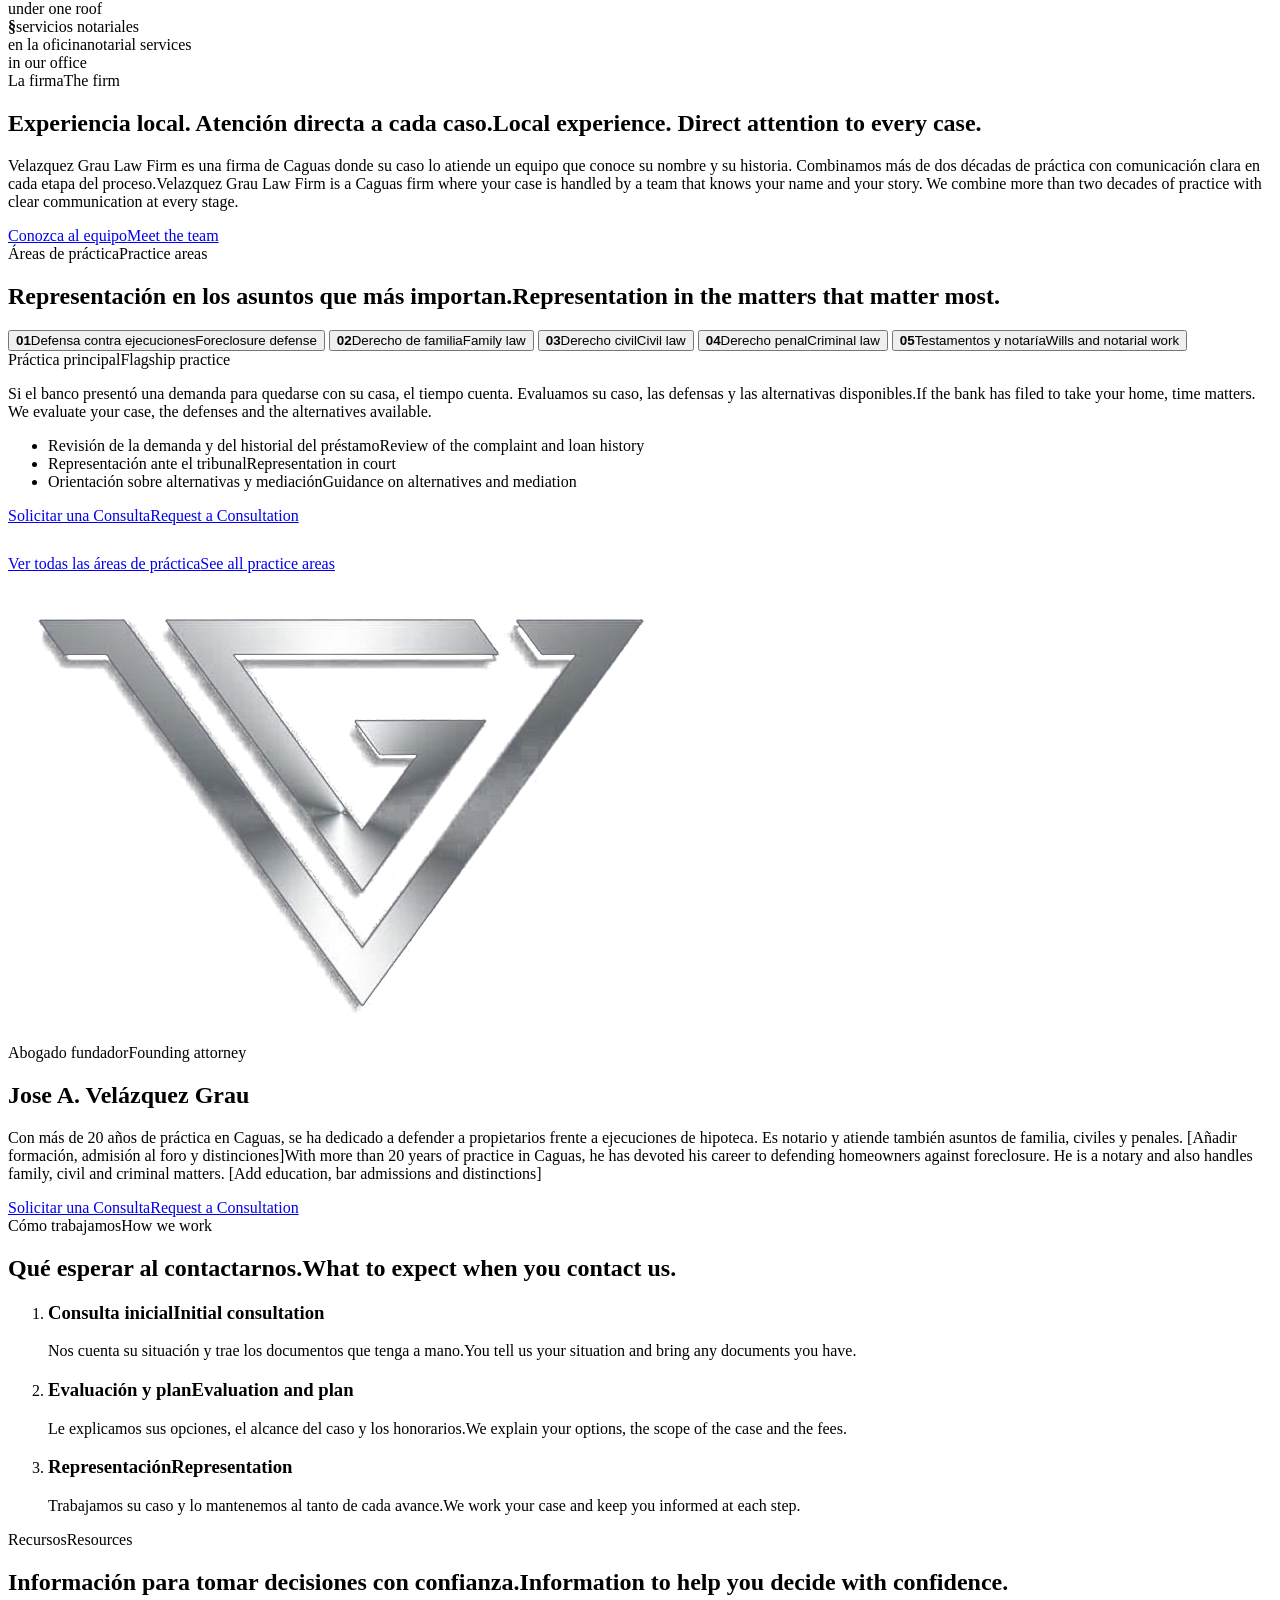
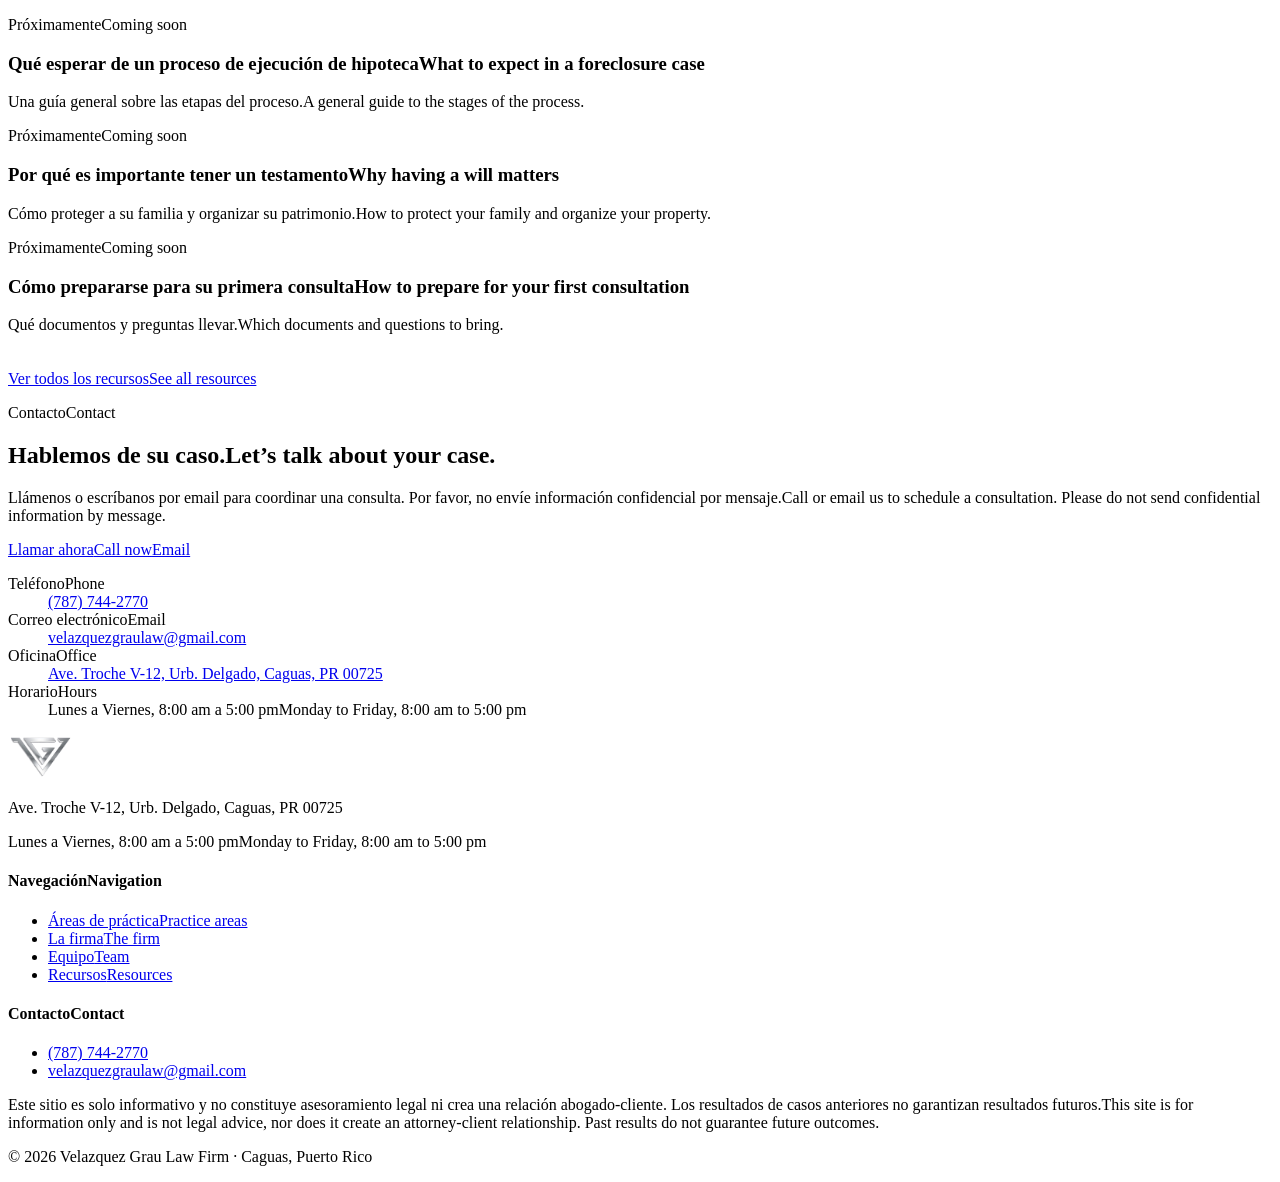
==== commit c301a24a: "Update index.html" ====
--- a/index.html
+++ b/index.html
@@ -4,181 +4,22 @@
 <meta charset="utf-8">
 <meta name="viewport" content="width=device-width, initial-scale=1">
 <title data-es="Velazquez Grau Law Firm | Abogados en Caguas, Puerto Rico" data-en="Velazquez Grau Law Firm | Attorneys in Caguas, Puerto Rico">Velazquez Grau Law Firm | Abogados en Caguas, Puerto Rico</title>
-<meta name="description" content="Defensa contra ejecuciones de hipoteca, derecho de familia, civil, penal y notarial en Caguas, Puerto Rico. / Foreclosure defense, family, civil, criminal and notarial law in Caguas, Puerto Rico.">
+<meta name="description" content="Defensa contra ejecuciones de hipoteca, derecho de familia, civil, penal y notarial en Caguas, Puerto Rico.">
 <link rel="icon" href="assets/logo.png">
 <link rel="preconnect" href="https://fonts.googleapis.com"><link rel="preconnect" href="https://fonts.gstatic.com" crossorigin>
 <link href="https://fonts.googleapis.com/css2?family=Newsreader:ital,opsz,wght@0,6..72,400;0,6..72,500;1,6..72,400&family=Public+Sans:wght@400;500;600&display=swap" rel="stylesheet">
 <script>document.documentElement.classList.add("js")</script>
-<style>
-:root{--ink:#0b1530;--deep:#070e22;--navy:#101e3f;--navy2:#1a2a52;--steel:#c4cad6;--grey:#8791a5;--mist:#eef0f4;--text:#1d2740;--muted:#5b6578;--max:1160px;--pad:clamp(20px,5vw,48px);--serif:"Newsreader",Georgia,"Times New Roman",serif;--sans:"Public Sans",system-ui,-apple-system,"Segoe UI",sans-serif}
-*{box-sizing:border-box;margin:0}
-html{scroll-behavior:smooth;scroll-padding-top:90px}
-body{font-family:var(--sans);color:var(--text);background:#fff;line-height:1.65;-webkit-font-smoothing:antialiased}
-html[data-lang=es] [lang=en],html[data-lang=en] [lang=es]{display:none}
-a{color:inherit}img{max-width:100%;display:block}
-.wrap{max-width:var(--max);margin:0 auto;padding:0 var(--pad)}
-:focus-visible{outline:3px solid var(--steel);outline-offset:3px}
-.skip{position:absolute;left:-999px;top:8px;background:#fff;color:var(--ink);padding:8px 14px;z-index:30}.skip:focus{left:8px}
-.kicker{font-size:.78rem;letter-spacing:.18em;text-transform:uppercase;font-weight:600;color:var(--grey);display:flex;align-items:center;gap:14px}
-.kicker::before{content:"";width:34px;height:1px;background:currentColor}
-h1,h2,h3{font-family:var(--serif);font-weight:400;letter-spacing:-.01em;color:var(--ink)}
-h2{font-size:clamp(1.9rem,3.8vw,2.9rem);line-height:1.12;margin-top:14px;max-width:18em}
-em{font-style:italic}
-.btn{display:inline-block;font:inherit;font-size:.92rem;font-weight:600;letter-spacing:.03em;text-decoration:none;padding:15px 28px;border:1px solid var(--steel);border-radius:0;cursor:pointer;transition:background .25s,color .25s,border-color .25s}
-.btn-solid{background:var(--steel);color:var(--ink)}.btn-solid:hover{background:#fff}
-.btn-line{color:#fff;background:none}.btn-line:hover{background:rgba(196,202,214,.14)}
-.btn-dark{background:var(--navy);border-color:var(--navy);color:#fff}.btn-dark:hover{background:var(--navy2)}
-.arrow{font-weight:600;text-decoration:none;border-bottom:1px solid currentColor;padding-bottom:2px}.arrow::after{content:" \2192"}
-
-/* utility bar + header */
-.util{background:var(--deep);color:var(--grey);font-size:.82rem}
-.util .wrap{display:flex;justify-content:space-between;align-items:center;min-height:38px;gap:16px}
-.util a{text-decoration:none;color:var(--steel)}.util a:hover{color:#fff}
-.util .r{display:flex;align-items:center;gap:22px}
-.lang{background:none;border:0;border-left:1px solid rgba(196,202,214,.3);padding-left:20px;color:var(--steel);font:inherit;cursor:pointer}.lang:hover{color:#fff}
-.site-header{background:var(--ink);color:#fff;position:sticky;top:0;z-index:20;border-bottom:1px solid rgba(196,202,214,.16);transition:box-shadow .3s}
-.site-header.stuck{box-shadow:0 8px 24px rgba(0,0,0,.35)}
-.bar{display:flex;align-items:center;gap:28px;min-height:78px}
-.brand{display:flex;align-items:center;gap:14px;text-decoration:none;margin-right:auto}
-.brand img{height:44px;width:auto}
-.brand span{font-family:var(--serif);font-size:1.3rem;letter-spacing:.12em;text-transform:uppercase;line-height:1.1}
-.brand small{display:block;font-family:var(--sans);font-size:.66rem;letter-spacing:.34em;color:var(--steel);margin-top:3px}
-nav ul{display:flex;gap:34px;list-style:none;padding:0}
-nav a{text-decoration:none;font-size:.9rem;color:var(--steel);padding:8px 0;border-bottom:1px solid transparent;transition:color .2s,border-color .2s}
-nav a:hover{color:#fff;border-color:var(--steel)}
-.menu-btn{display:none;background:none;border:1px solid rgba(196,202,214,.4);color:#fff;font:inherit;padding:8px 14px;cursor:pointer}
-.bar .btn{padding:11px 22px}
-
-/* hero */
-.hero{background:linear-gradient(155deg,var(--ink) 35%,var(--navy) 100%);color:#fff;position:relative;overflow:hidden}
-.hero .main{position:relative;padding-block:clamp(80px,12vw,150px) clamp(60px,8vw,100px)}
-.hero h1{color:#fff;font-size:clamp(2.7rem,7vw,5.6rem);line-height:1.02;max-width:11em;margin-top:26px}
-.hero h1 em{color:var(--steel)}
-.hero p.sub{margin-top:28px;max-width:34em;font-size:1.12rem;color:var(--steel)}
-.cta{display:flex;flex-wrap:wrap;gap:14px;margin-top:40px}
-.tri{position:absolute;right:-5%;top:48%;width:min(60vw,660px);transform:translateY(-50%);opacity:.5;pointer-events:none}
-.tri polygon{fill:none;stroke:var(--steel);stroke-width:1.2;stroke-dasharray:1;stroke-dashoffset:0}
-.tri polygon+polygon{stroke:var(--grey);opacity:.7}
-.facts{border-top:1px solid rgba(196,202,214,.22);position:relative}
-.facts .wrap{display:grid;grid-template-columns:repeat(3,1fr)}
-.facts div{padding:26px 24px 26px 0;display:flex;align-items:baseline;gap:16px}
-.facts div+div{padding-left:28px;border-left:1px solid rgba(196,202,214,.22)}
-.facts b{font-family:var(--serif);font-weight:400;font-size:2.3rem;color:#fff;line-height:1}
-.facts span{font-size:.85rem;color:var(--steel);line-height:1.35}
-
-section{padding-block:clamp(64px,9vw,116px)}
-.intro .wrap{display:grid;grid-template-columns:1.2fr 1fr;gap:clamp(28px,6vw,90px);align-items:end}
-.intro h2{max-width:14em}
-.intro p{color:var(--muted);margin-bottom:22px;font-size:1.05rem}
-
-/* practice areas */
-.areas{background:var(--mist)}
-.tabwrap{display:grid;grid-template-columns:5fr 7fr;margin-top:52px;background:#fff;box-shadow:0 1px 0 rgba(16,30,63,.08)}
-.tabs{display:flex;flex-direction:column}
-.tab{display:flex;align-items:baseline;gap:18px;text-align:left;background:none;border:0;border-bottom:1px solid #dde1e9;padding:26px 30px;font-family:var(--serif);font-size:1.45rem;color:var(--ink);cursor:pointer;transition:background .2s,padding .25s,color .2s;position:relative}
-.tab b{font-family:var(--sans);font-size:.75rem;letter-spacing:.14em;color:var(--grey);font-weight:600}
-.tab:hover{background:var(--mist);padding-left:38px}
-.tab[aria-selected=true]{background:var(--navy);color:#fff;padding-left:38px}
-.tab[aria-selected=true] b{color:var(--steel)}
-.tab[aria-selected=true]::after{content:"";position:absolute;right:-1px;top:0;bottom:0;width:3px;background:var(--steel)}
-.panel{background:var(--navy);color:#fff;padding:clamp(30px,5vw,60px);display:flex;flex-direction:column;justify-content:center}
-.panel[hidden]{display:none}
-.panel .tag{font-size:.75rem;letter-spacing:.16em;text-transform:uppercase;color:var(--grey)}
-.panel p{font-family:var(--serif);font-size:clamp(1.25rem,2.2vw,1.65rem);line-height:1.4;margin:14px 0 24px;color:#fff}
-.panel ul{list-style:none;padding:0;margin-bottom:34px;color:var(--steel)}
-.panel li{padding:11px 0 11px 26px;border-top:1px solid rgba(196,202,214,.2);position:relative}
-.panel li::before{content:"";position:absolute;left:0;top:21px;width:12px;height:1px;background:var(--steel)}
-.panel:not([hidden]){animation:fade .45s ease}
-@keyframes fade{from{opacity:0;transform:translateY(8px)}to{opacity:1;transform:none}}
-
-/* attorney */
-.attorney .wrap{display:grid;grid-template-columns:5fr 7fr;gap:clamp(28px,6vw,90px);align-items:center}
-.portrait{aspect-ratio:4/5;background:linear-gradient(160deg,var(--navy2),var(--ink));display:grid;place-items:center;position:relative}
-.portrait img{width:56%;opacity:.85}
-.portrait::after{content:"";position:absolute;inset:14px;border:1px solid rgba(196,202,214,.3)}
-.attorney h2{font-size:clamp(1.8rem,3.2vw,2.5rem)}
-.attorney p{margin:18px 0;color:var(--muted);max-width:36em}
-.ph{background:#fff3c4;padding:0 4px;color:var(--ink)}
-
-/* approach */
-.approach{background:var(--ink);color:#fff}
-.approach h2{color:#fff}
-.steps{list-style:none;padding:0;margin-top:50px;display:grid;grid-template-columns:repeat(3,1fr);gap:clamp(20px,4vw,56px);counter-reset:s}
-.steps li{counter-increment:s;border-top:1px solid rgba(196,202,214,.3);padding-top:22px}
-.steps li::before{content:"0" counter(s);font-family:var(--serif);font-size:2.4rem;color:var(--grey);line-height:1}
-.steps h3{color:#fff;font-size:1.4rem;margin:12px 0 8px}
-.steps p{color:var(--steel)}
-
-/* resources */
-.cards{display:grid;grid-template-columns:repeat(3,1fr);gap:28px;margin-top:48px}
-.card{border-top:3px solid var(--navy);padding-top:20px;transition:transform .25s}
-.card:hover{transform:translateY(-4px)}
-.card .tag{font-size:.74rem;letter-spacing:.16em;text-transform:uppercase;color:var(--grey);font-weight:600}
-.card h3{font-size:1.4rem;line-height:1.25;margin:10px 0}
-.card p{color:var(--muted);font-size:.95rem}
-
-/* contact */
-.contact{background:var(--navy);color:#fff}
-.contact .wrap{display:grid;grid-template-columns:1.1fr 1fr;gap:clamp(30px,6vw,90px)}
-.contact h2{color:#fff;max-width:11em}
-.contact .kicker{color:var(--steel)}
-.contact p.lead{margin:18px 0 32px;color:var(--steel);max-width:30em}
-dl{display:grid;gap:0}
-dl div{padding:18px 0;border-top:1px solid rgba(196,202,214,.25)}
-dt{font-size:.74rem;letter-spacing:.16em;text-transform:uppercase;color:var(--grey)}
-dd{font-family:var(--serif);font-size:1.3rem;margin-top:2px}
-dd a{text-decoration:none}dd a:hover{border-bottom:1px solid var(--steel)}
-.contact .ph{background:rgba(255,243,196,.9)}
-
-footer{background:var(--deep);color:var(--grey);padding-block:56px 32px;font-size:.88rem}
-.fgrid{display:grid;grid-template-columns:1.4fr 1fr 1fr;gap:40px;padding-bottom:36px;border-bottom:1px solid rgba(196,202,214,.15)}
-footer .brand{margin-bottom:16px}
-footer h4{font-size:.74rem;letter-spacing:.16em;text-transform:uppercase;color:var(--steel);margin-bottom:12px;font-weight:600}
-footer ul{list-style:none;padding:0;display:grid;gap:8px}
-footer a{text-decoration:none}footer a:hover{color:#fff}
-.legal{padding-top:26px;display:grid;gap:10px}.legal p{max-width:62em}
-
-.js .rv{opacity:0;transform:translateY(22px);transition:opacity .8s ease,transform .8s ease}
-.js .rv.in{opacity:1;transform:none}
-@media (prefers-reduced-motion:no-preference){.tri polygon{animation:draw 2.6s ease-out both}.tri polygon+polygon{animation-delay:.5s}@keyframes draw{from{stroke-dashoffset:1}to{stroke-dashoffset:0}}}
-@media (prefers-reduced-motion:reduce){.js .rv{opacity:1;transform:none;transition:none}html{scroll-behavior:auto}}
-@media (max-width:900px){
- .menu-btn{display:block}.bar .btn{display:none}
- nav{position:absolute;left:0;right:0;top:100%;background:var(--ink);border-bottom:1px solid rgba(196,202,214,.16);display:none}
- .open nav{display:block}nav ul{flex-direction:column;gap:0;padding:8px var(--pad) 18px}nav a{display:block;padding:14px 0;border-bottom:1px solid rgba(196,202,214,.12)}
- .site-header .wrap{position:relative}
- .intro .wrap,.attorney .wrap,.contact .wrap,.tabwrap,.steps,.cards,.fgrid{grid-template-columns:1fr}
- .tabs{flex-direction:row;overflow-x:auto}.tab{white-space:nowrap;padding:20px 22px;font-size:1.15rem;border-bottom:0;border-right:1px solid #dde1e9}
- .tab:hover,.tab[aria-selected=true]{padding-left:22px}.tab[aria-selected=true]::after{right:0;left:0;top:auto;bottom:0;width:auto;height:3px}
- .facts .wrap{grid-template-columns:1fr}.facts div+div{padding-left:0;border-left:0;border-top:1px solid rgba(196,202,214,.22)}
- .tri{opacity:.22;right:-35%}.portrait{max-width:340px}
- .util .hide-sm{display:none}
-}
-</style>
+<link rel="stylesheet" href="styles.css">
 </head>
 <body>
 <a class="skip" href="#main"><span lang="es">Ir al contenido</span><span lang="en">Skip to content</span></a>
-
-<div class="util"><div class="wrap">
-  <span class="hide-sm">Caguas, Puerto Rico</span>
-  <div class="r"><a href="tel:+17870000000"><span class="ph">[787-000-0000]</span></a><button class="lang" id="lang" type="button">English</button></div>
-</div></div>
-
-<header class="site-header" id="top">
-  <div class="wrap bar">
-    <a class="brand" href="#top" aria-label="Velazquez Grau Law Firm"><img src="assets/logo.png" alt="" width="65" height="44"><span>Velazquez Grau<small>LAW FIRM</small></span></a>
-    <nav aria-label="Principal" id="nav"><ul>
-      <li><a href="#areas"><span lang="es">Áreas de práctica</span><span lang="en">Practice areas</span></a></li>
-      <li><a href="#firma"><span lang="es">La firma</span><span lang="en">The firm</span></a></li>
-      <li><a href="#equipo"><span lang="es">Equipo</span><span lang="en">Team</span></a></li>
-      <li><a href="#recursos"><span lang="es">Recursos</span><span lang="en">Resources</span></a></li>
-      <li><a href="#contacto"><span lang="es">Contacto</span><span lang="en">Contact</span></a></li>
-    </ul></nav>
-    <a class="btn btn-line" href="#contacto"><span lang="es">Solicitar consulta</span><span lang="en">Request a consultation</span></a>
-    <button class="menu-btn" id="menu" type="button" aria-expanded="false" aria-controls="nav"><span lang="es">Menú</span><span lang="en">Menu</span></button>
-  </div>
-</header>
-
+<div class="util"><div class="wrap"><span class="hide-sm">Caguas, Puerto Rico</span><div class="r"><a href="tel:+17877442770">(787) 744-2770</a><button class="lang" id="lang" type="button">English</button></div></div></div>
+<header class="site-header" id="top"><div class="wrap bar">
+<a class="brand" href="index.html" aria-label="Velazquez Grau Law Firm"><img src="assets/logo.png" alt="" width="65" height="44"><span>Velazquez Grau<small>LAW FIRM</small></span></a>
+<nav aria-label="Principal" id="nav"><ul><li><a href="areas.html"><span lang="es">Áreas de práctica</span><span lang="en">Practice areas</span></a></li><li><a href="firma.html"><span lang="es">La firma</span><span lang="en">The firm</span></a></li><li><a href="equipo.html"><span lang="es">Equipo</span><span lang="en">Team</span></a></li><li><a href="recursos.html"><span lang="es">Recursos</span><span lang="en">Resources</span></a></li><li><a href="contacto.html"><span lang="es">Contacto</span><span lang="en">Contact</span></a></li></ul></nav>
+<a class="btn btn-line" href="contacto.html"><span lang="es">Solicitar una Consulta</span><span lang="en">Request a Consultation</span></a>
+<button class="menu-btn" id="menu" type="button" aria-expanded="false" aria-controls="nav"><span lang="es">Menú</span><span lang="en">Menu</span></button>
+</div></header>
 <main id="main">
 <section class="hero" style="padding:0">
   <svg class="tri" viewBox="0 0 600 520" aria-hidden="true"><polygon points="20,20 580,20 300,500" pathLength="1"/><polygon points="110,20 490,20 300,370" pathLength="1"/></svg>
@@ -187,8 +28,8 @@
     <h1><span lang="es">Defendemos <em>su hogar</em> y sus derechos.</span><span lang="en">We defend <em>your home</em> and your rights.</span></h1>
     <p class="sub"><span lang="es">Más de 20 años de práctica en Caguas. Representamos a propietarios que enfrentan una ejecución de hipoteca y atendemos asuntos de familia, civiles, penales y notariales.</span><span lang="en">Over 20 years of practice in Caguas. We represent homeowners facing foreclosure and handle family, civil, criminal and notarial matters.</span></p>
     <div class="cta">
-      <a class="btn btn-solid" href="tel:+17870000000"><span lang="es">Llamar ahora</span><span lang="en">Call now</span></a>
-      <a class="btn btn-line" href="https://wa.me/17870000000"><span lang="es">Escribir por WhatsApp</span><span lang="en">Message on WhatsApp</span></a>
+      <a class="btn btn-solid" href="tel:+17877442770"><span lang="es">Llamar ahora</span><span lang="en">Call now</span></a>
+      <a class="btn btn-line" href="mailto:velazquezgraulaw@gmail.com?subject=Solicitud%20de%20consulta">Email</a>
     </div>
   </div>
   <div class="facts"><div class="wrap">
@@ -202,7 +43,7 @@
   <div class="rv"><div class="kicker"><span lang="es">La firma</span><span lang="en">The firm</span></div>
   <h2><span lang="es">Experiencia local. Atención directa a cada caso.</span><span lang="en">Local experience. Direct attention to every case.</span></h2></div>
   <div class="rv"><p><span lang="es">Velazquez Grau Law Firm es una firma de Caguas donde su caso lo atiende un equipo que conoce su nombre y su historia. Combinamos más de dos décadas de práctica con comunicación clara en cada etapa del proceso.</span><span lang="en">Velazquez Grau Law Firm is a Caguas firm where your case is handled by a team that knows your name and your story. We combine more than two decades of practice with clear communication at every stage.</span></p>
-  <a class="arrow" href="#equipo"><span lang="es">Conozca al equipo</span><span lang="en">Meet the team</span></a></div>
+  <a class="arrow" href="equipo.html"><span lang="es">Conozca al equipo</span><span lang="en">Meet the team</span></a></div>
 </div></section>
 
 <section class="areas" id="areas"><div class="wrap">
@@ -220,41 +61,42 @@
       <div class="tag"><span lang="es">Práctica principal</span><span lang="en">Flagship practice</span></div>
       <p><span lang="es">Si el banco presentó una demanda para quedarse con su casa, el tiempo cuenta. Evaluamos su caso, las defensas y las alternativas disponibles.</span><span lang="en">If the bank has filed to take your home, time matters. We evaluate your case, the defenses and the alternatives available.</span></p>
       <ul><li><span lang="es">Revisión de la demanda y del historial del préstamo</span><span lang="en">Review of the complaint and loan history</span></li><li><span lang="es">Representación ante el tribunal</span><span lang="en">Representation in court</span></li><li><span lang="es">Orientación sobre alternativas y mediación</span><span lang="en">Guidance on alternatives and mediation</span></li></ul>
-      <div><a class="btn btn-solid" href="#contacto"><span lang="es">Consulte su caso</span><span lang="en">Discuss your case</span></a></div>
+      <div><a class="btn btn-solid" href="contacto.html"><span lang="es">Solicitar una Consulta</span><span lang="en">Request a Consultation</span></a></div>
     </div>
     <div class="panel" role="tabpanel" id="p2" aria-labelledby="t2" hidden>
       <div class="tag"><span lang="es">Familia</span><span lang="en">Family</span></div>
       <p><span lang="es">Asuntos familiares tratados con claridad, discreción y respeto.</span><span lang="en">Family matters handled with clarity, discretion and respect.</span></p>
       <ul><li><span lang="es">Divorcio y separación</span><span lang="en">Divorce and separation</span></li><li><span lang="es">Custodia y relaciones filiales</span><span lang="en">Custody and parenting time</span></li><li><span lang="es">Pensiones alimentarias</span><span lang="en">Child and spousal support</span></li></ul>
-      <div><a class="btn btn-solid" href="#contacto"><span lang="es">Hablar con la firma</span><span lang="en">Talk to the firm</span></a></div>
+      <div><a class="btn btn-solid" href="contacto.html"><span lang="es">Solicitar una Consulta</span><span lang="en">Request a Consultation</span></a></div>
     </div>
     <div class="panel" role="tabpanel" id="p3" aria-labelledby="t3" hidden>
       <div class="tag"><span lang="es">Civil</span><span lang="en">Civil</span></div>
       <p><span lang="es">Representación en disputas civiles, desde la evaluación inicial hasta el tribunal.</span><span lang="en">Representation in civil disputes, from initial evaluation to the courtroom.</span></p>
       <ul><li><span lang="es">Disputas contractuales</span><span lang="en">Contract disputes</span></li><li><span lang="es">Reclamaciones de daños</span><span lang="en">Damage claims</span></li><li><span lang="es">Comparecencias y mociones ante el tribunal</span><span lang="en">Court appearances and motions</span></li></ul>
-      <div><a class="btn btn-solid" href="#contacto"><span lang="es">Hablar con la firma</span><span lang="en">Talk to the firm</span></a></div>
+      <div><a class="btn btn-solid" href="contacto.html"><span lang="es">Solicitar una Consulta</span><span lang="en">Request a Consultation</span></a></div>
     </div>
     <div class="panel" role="tabpanel" id="p4" aria-labelledby="t4" hidden>
       <div class="tag"><span lang="es">Penal</span><span lang="en">Criminal</span></div>
       <p><span lang="es">Defensa seria y confidencial en procesos criminales.</span><span lang="en">Serious, confidential defense in criminal proceedings.</span></p>
       <ul><li><span lang="es">Defensa ante cargos criminales</span><span lang="en">Defense against criminal charges</span></li><li><span lang="es">Representación en cada etapa del proceso</span><span lang="en">Representation at every stage</span></li><li><span lang="es">Orientación sobre sus derechos</span><span lang="en">Guidance on your rights</span></li></ul>
-      <div><a class="btn btn-solid" href="#contacto"><span lang="es">Hablar con la firma</span><span lang="en">Talk to the firm</span></a></div>
+      <div><a class="btn btn-solid" href="contacto.html"><span lang="es">Solicitar una Consulta</span><span lang="en">Request a Consultation</span></a></div>
     </div>
     <div class="panel" role="tabpanel" id="p5" aria-labelledby="t5" hidden>
       <div class="tag"><span lang="es">Notaría</span><span lang="en">Notarial</span></div>
       <p><span lang="es">Documentos notariales preparados con precisión para proteger a su familia y su patrimonio.</span><span lang="en">Notarial documents prepared with precision to protect your family and your property.</span></p>
       <ul><li><span lang="es">Testamentos</span><span lang="en">Wills</span></li><li><span lang="es">Escrituras y otros instrumentos notariales</span><span lang="en">Deeds and other notarial instruments</span></li><li><span lang="es">Orientación sobre sucesiones</span><span lang="en">Guidance on estates and succession</span></li></ul>
-      <div><a class="btn btn-solid" href="#contacto"><span lang="es">Hablar con la firma</span><span lang="en">Talk to the firm</span></a></div>
+      <div><a class="btn btn-solid" href="contacto.html"><span lang="es">Solicitar una Consulta</span><span lang="en">Request a Consultation</span></a></div>
     </div>
   </div>
+<p style="margin-top:30px"><a class="arrow" href="areas.html"><span lang="es">Ver todas las áreas de práctica</span><span lang="en">See all practice areas</span></a></p>
 </div></section>
 
 <section class="attorney" id="equipo"><div class="wrap">
   <div class="portrait rv" role="img" aria-label="Placeholder portrait"><img src="assets/logo.png" alt=""></div>
   <div class="rv"><div class="kicker"><span lang="es">Abogado fundador</span><span lang="en">Founding attorney</span></div>
-  <h2><span class="ph">[Nombre del abogado]</span></h2>
+  <h2>Jose A. Velázquez Grau</h2>
   <p><span lang="es">Con más de 20 años de práctica en Caguas, se ha dedicado a defender a propietarios frente a ejecuciones de hipoteca. Es notario y atiende también asuntos de familia, civiles y penales. <span class="ph">[Añadir formación, admisión al foro y distinciones]</span></span><span lang="en">With more than 20 years of practice in Caguas, he has devoted his career to defending homeowners against foreclosure. He is a notary and also handles family, civil and criminal matters. <span class="ph">[Add education, bar admissions and distinctions]</span></span></p>
-  <a class="arrow" href="#contacto"><span lang="es">Coordinar una consulta</span><span lang="en">Schedule a consultation</span></a></div>
+  <a class="arrow" href="contacto.html"><span lang="es">Solicitar una Consulta</span><span lang="en">Request a Consultation</span></a></div>
 </div></section>
 
 <section class="approach"><div class="wrap">
@@ -275,55 +117,27 @@
     <article class="card"><div class="tag"><span lang="es">Próximamente</span><span lang="en">Coming soon</span></div><h3><span lang="es">Por qué es importante tener un testamento</span><span lang="en">Why having a will matters</span></h3><p><span lang="es">Cómo proteger a su familia y organizar su patrimonio.</span><span lang="en">How to protect your family and organize your property.</span></p></article>
     <article class="card"><div class="tag"><span lang="es">Próximamente</span><span lang="en">Coming soon</span></div><h3><span lang="es">Cómo prepararse para su primera consulta</span><span lang="en">How to prepare for your first consultation</span></h3><p><span lang="es">Qué documentos y preguntas llevar.</span><span lang="en">Which documents and questions to bring.</span></p></article>
   </div>
+<p style="margin-top:36px"><a class="arrow" href="recursos.html"><span lang="es">Ver todos los recursos</span><span lang="en">See all resources</span></a></p>
 </div></section>
 
 <section class="contact" id="contacto"><div class="wrap">
   <div class="rv"><div class="kicker"><span lang="es">Contacto</span><span lang="en">Contact</span></div>
   <h2><span lang="es">Hablemos de su caso.</span><span lang="en">Let’s talk about your case.</span></h2>
-  <p class="lead"><span lang="es">Llámenos o escríbanos por WhatsApp para coordinar una consulta. Por favor, no envíe información confidencial por mensaje.</span><span lang="en">Call or message us on WhatsApp to schedule a consultation. Please do not send confidential information by message.</span></p>
-  <div class="cta" style="margin-top:0"><a class="btn btn-solid" href="tel:+17870000000"><span lang="es">Llamar ahora</span><span lang="en">Call now</span></a><a class="btn btn-line" href="https://wa.me/17870000000">WhatsApp</a></div></div>
+  <p class="lead"><span lang="es">Llámenos o escríbanos por email para coordinar una consulta. Por favor, no envíe información confidencial por mensaje.</span><span lang="en">Call or email us to schedule a consultation. Please do not send confidential information by message.</span></p>
+  <div class="cta" style="margin-top:0"><a class="btn btn-solid" href="tel:+17877442770"><span lang="es">Llamar ahora</span><span lang="en">Call now</span></a><a class="btn btn-line" href="mailto:velazquezgraulaw@gmail.com?subject=Solicitud%20de%20consulta">Email</a></div></div>
   <dl class="rv">
-    <div><dt><span lang="es">Teléfono</span><span lang="en">Phone</span></dt><dd><a href="tel:+17870000000"><span class="ph">[787-000-0000]</span></a></dd></div>
-    <div><dt><span lang="es">Correo electrónico</span><span lang="en">Email</span></dt><dd><span class="ph">[correo@dominio.com]</span></dd></div>
-    <div><dt><span lang="es">Oficina</span><span lang="en">Office</span></dt><dd><span class="ph">[Dirección, Caguas, PR]</span></dd></div>
-    <div><dt><span lang="es">Horario</span><span lang="en">Hours</span></dt><dd><span class="ph">[Lunes a viernes, 8:00 am – 5:00 pm]</span></dd></div>
+    <div><dt><span lang="es">Teléfono</span><span lang="en">Phone</span></dt><dd><a href="tel:+17877442770">(787) 744-2770</a></dd></div>
+    <div><dt><span lang="es">Correo electrónico</span><span lang="en">Email</span></dt><dd><a href="mailto:velazquezgraulaw@gmail.com?subject=Solicitud%20de%20consulta">velazquezgraulaw@gmail.com</a></dd></div>
+    <div><dt><span lang="es">Oficina</span><span lang="en">Office</span></dt><dd><a href="https://www.google.com/maps/search/?api=1&amp;query=Ave.+Troche+V-12+Urb.+Delgado+Caguas+PR+00725" target="_blank" rel="noopener">Ave. Troche V-12, Urb. Delgado, Caguas, PR 00725</a></dd></div>
+    <div><dt><span lang="es">Horario</span><span lang="en">Hours</span></dt><dd><span lang="es">Lunes a Viernes, 8:00 am a 5:00 pm</span><span lang="en">Monday to Friday, 8:00 am to 5:00 pm</span></dd></div>
   </dl>
 </div></section>
 </main>
-
-<footer><div class="wrap">
-  <div class="fgrid">
-    <div><a class="brand" href="#top" style="color:#fff"><img src="assets/logo.png" alt="" width="65" height="44"><span>Velazquez Grau<small>LAW FIRM</small></span></a><p><span class="ph">[Dirección, Caguas, Puerto Rico]</span></p></div>
-    <div><h4><span lang="es">Navegación</span><span lang="en">Navigation</span></h4><ul><li><a href="#areas"><span lang="es">Áreas de práctica</span><span lang="en">Practice areas</span></a></li><li><a href="#equipo"><span lang="es">Equipo</span><span lang="en">Team</span></a></li><li><a href="#recursos"><span lang="es">Recursos</span><span lang="en">Resources</span></a></li><li><a href="#contacto"><span lang="es">Contacto</span><span lang="en">Contact</span></a></li></ul></div>
-    <div><h4><span lang="es">Contacto</span><span lang="en">Contact</span></h4><ul><li><a href="tel:+17870000000"><span class="ph">[787-000-0000]</span></a></li><li><span class="ph">[correo@dominio.com]</span></li></ul></div>
-  </div>
-  <div class="legal">
-    <p><span lang="es">Este sitio es solo informativo y no constituye asesoramiento legal ni crea una relación abogado-cliente. Los resultados de casos anteriores no garantizan resultados futuros.</span><span lang="en">This site is for information only and is not legal advice, nor does it create an attorney-client relationship. Past results do not guarantee future outcomes.</span></p>
-    <p>© <span id="y">2026</span> Velazquez Grau Law Firm · Caguas, Puerto Rico</p>
-  </div>
-</div></footer>
-
-<script>
-(function(){
- var r=document.documentElement,K="vg-lang",$=function(s,c){return(c||document).querySelector(s)},$$=function(s,c){return[].slice.call((c||document).querySelectorAll(s))};
- function set(l){r.setAttribute("data-lang",l);r.lang=l;var b=$("#lang");b.textContent=l==="es"?"English":"Español";var t=$("title[data-"+l+"]");if(t)document.title=t.getAttribute("data-"+l)}
- var s="es";try{s=localStorage.getItem(K)||"es"}catch(e){}set(s);
- $("#lang").addEventListener("click",function(){var n=r.getAttribute("data-lang")==="es"?"en":"es";set(n);try{localStorage.setItem(K,n)}catch(e){}});
- /* tabs */
- var tabs=$$(".tab");
- function pick(t,f){tabs.forEach(function(x){var on=x===t;x.setAttribute("aria-selected",on);x.tabIndex=on?0:-1;document.getElementById(x.getAttribute("aria-controls")).hidden=!on});if(f)t.focus()}
- tabs.forEach(function(t,i){t.addEventListener("click",function(){pick(t)});t.addEventListener("keydown",function(e){var k=e.key,n=k==="ArrowDown"||k==="ArrowRight"?1:k==="ArrowUp"||k==="ArrowLeft"?-1:0;if(n){e.preventDefault();pick(tabs[(i+n+tabs.length)%tabs.length],1)}})});
- /* mobile menu */
- var h=$(".site-header"),m=$("#menu");
- m.addEventListener("click",function(){var o=h.classList.toggle("open");m.setAttribute("aria-expanded",o)});
- $$("nav a").forEach(function(a){a.addEventListener("click",function(){h.classList.remove("open");m.setAttribute("aria-expanded",false)})});
- /* header shadow */
- addEventListener("scroll",function(){h.classList.toggle("stuck",scrollY>10)},{passive:true});
- /* reveal on scroll */
- var rv=$$(".rv");
- if("IntersectionObserver" in window){var io=new IntersectionObserver(function(es){es.forEach(function(e){if(e.isIntersecting){e.target.classList.add("in");io.unobserve(e.target)}})},{threshold:.12});rv.forEach(function(e){io.observe(e)})}else rv.forEach(function(e){e.classList.add("in")});
- $("#y").textContent=new Date().getFullYear();
-})();
-</script>
+<footer><div class="wrap"><div class="fgrid">
+<div><a class="brand" href="index.html" style="color:#fff"><img src="assets/logo.png" alt="" width="65" height="44"><span>Velazquez Grau<small>LAW FIRM</small></span></a><p>Ave. Troche V-12, Urb. Delgado, Caguas, PR 00725</p><p><span lang="es">Lunes a Viernes, 8:00 am a 5:00 pm</span><span lang="en">Monday to Friday, 8:00 am to 5:00 pm</span></p></div>
+<div><h4><span lang="es">Navegación</span><span lang="en">Navigation</span></h4><ul><li><a href="areas.html"><span lang="es">Áreas de práctica</span><span lang="en">Practice areas</span></a></li><li><a href="firma.html"><span lang="es">La firma</span><span lang="en">The firm</span></a></li><li><a href="equipo.html"><span lang="es">Equipo</span><span lang="en">Team</span></a></li><li><a href="recursos.html"><span lang="es">Recursos</span><span lang="en">Resources</span></a></li></ul></div>
+<div><h4><span lang="es">Contacto</span><span lang="en">Contact</span></h4><ul><li><a href="tel:+17877442770">(787) 744-2770</a></li><li><a href="mailto:velazquezgraulaw@gmail.com?subject=Solicitud%20de%20consulta">velazquezgraulaw@gmail.com</a></li></ul></div>
+</div><div class="legal"><p><span lang="es">Este sitio es solo informativo y no constituye asesoramiento legal ni crea una relación abogado-cliente. Los resultados de casos anteriores no garantizan resultados futuros.</span><span lang="en">This site is for information only and is not legal advice, nor does it create an attorney-client relationship. Past results do not guarantee future outcomes.</span></p><p>© <span id="y">2026</span> Velazquez Grau Law Firm · Caguas, Puerto Rico</p></div></div></footer>
+<script src="site.js"></script>
 </body>
 </html>
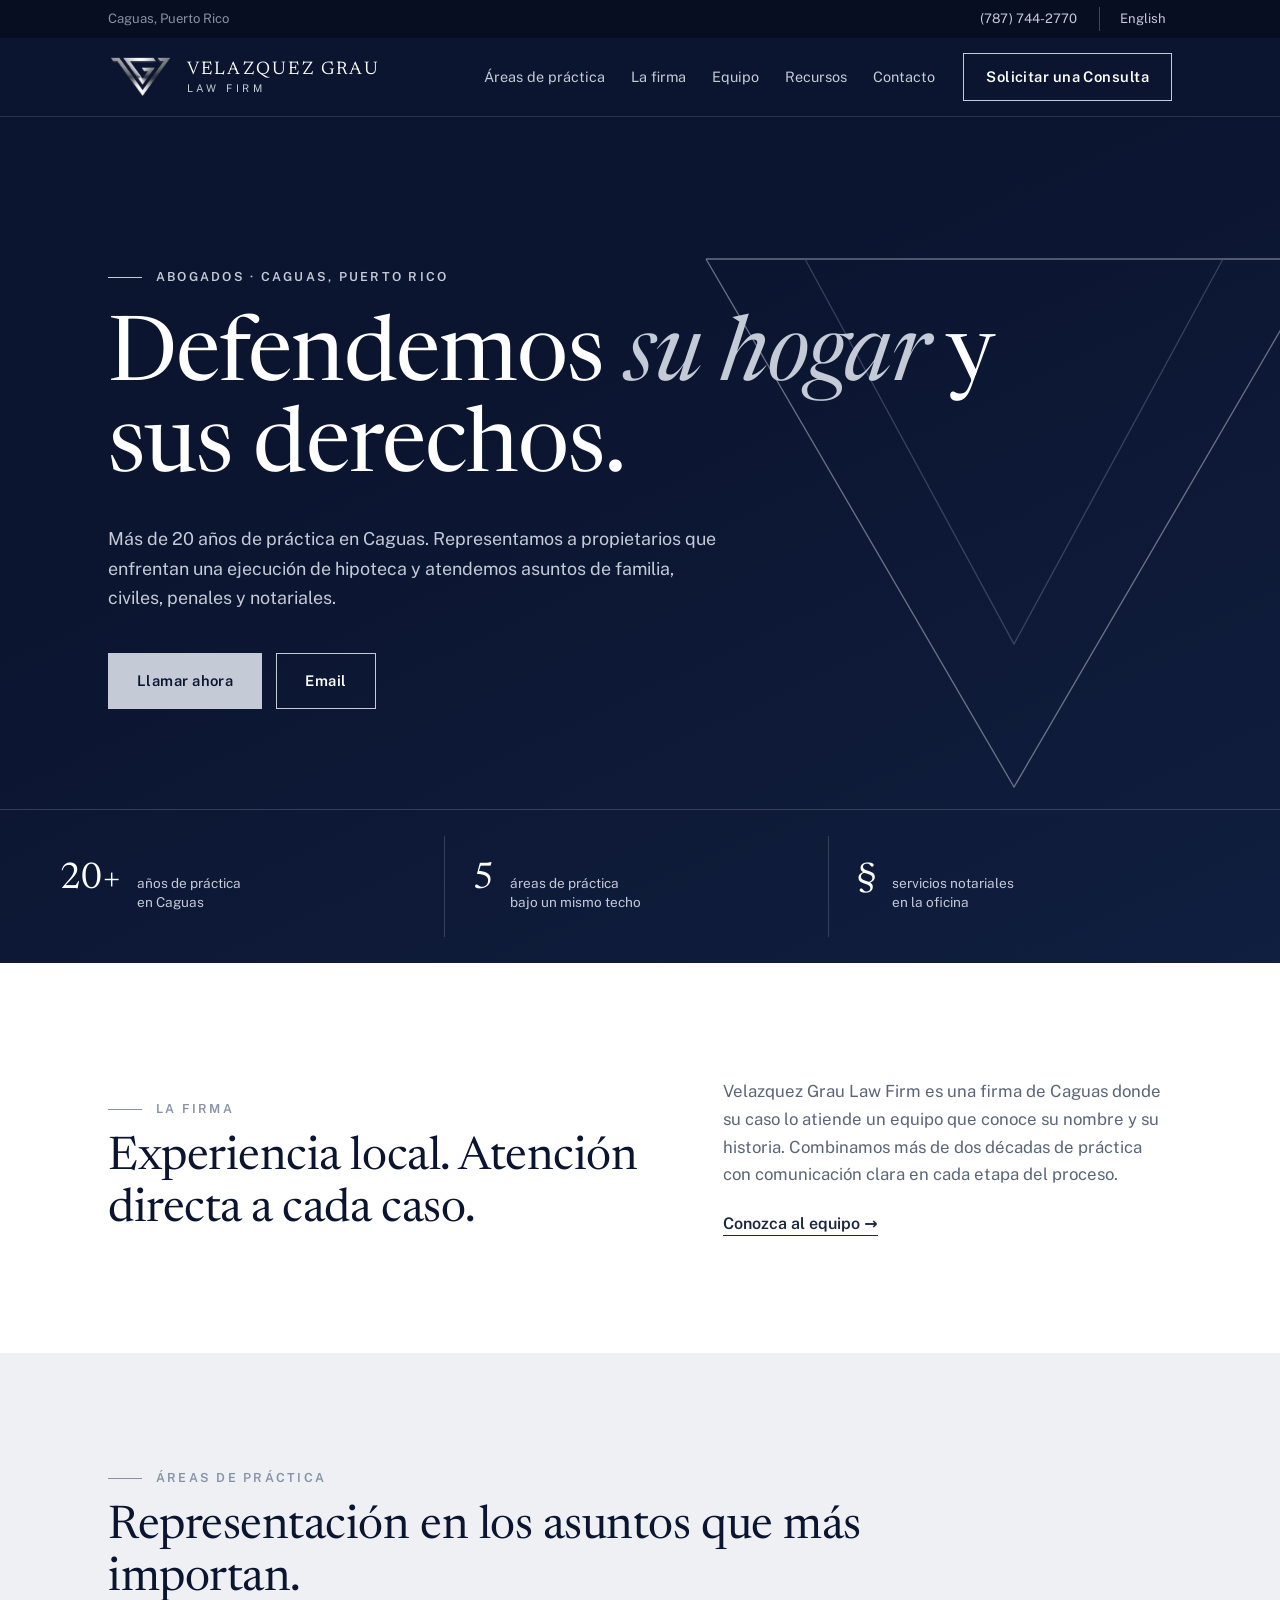
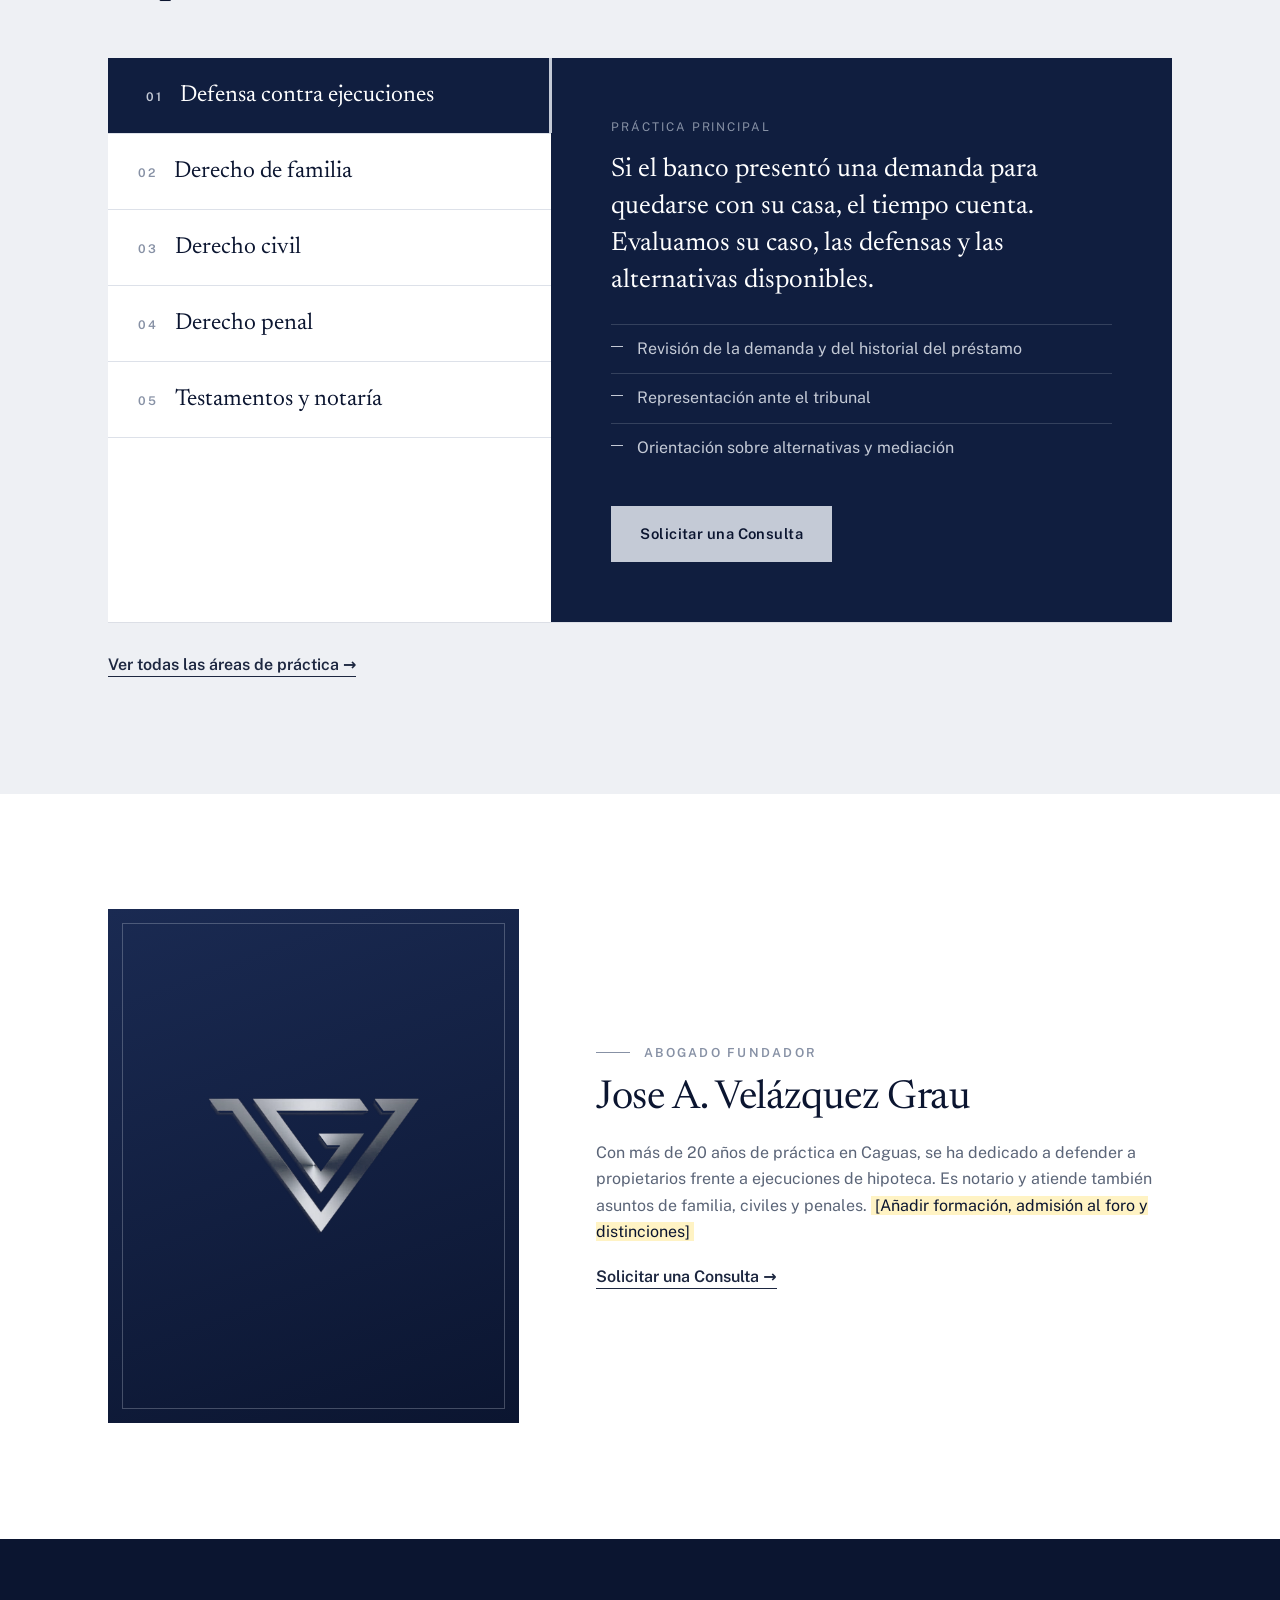
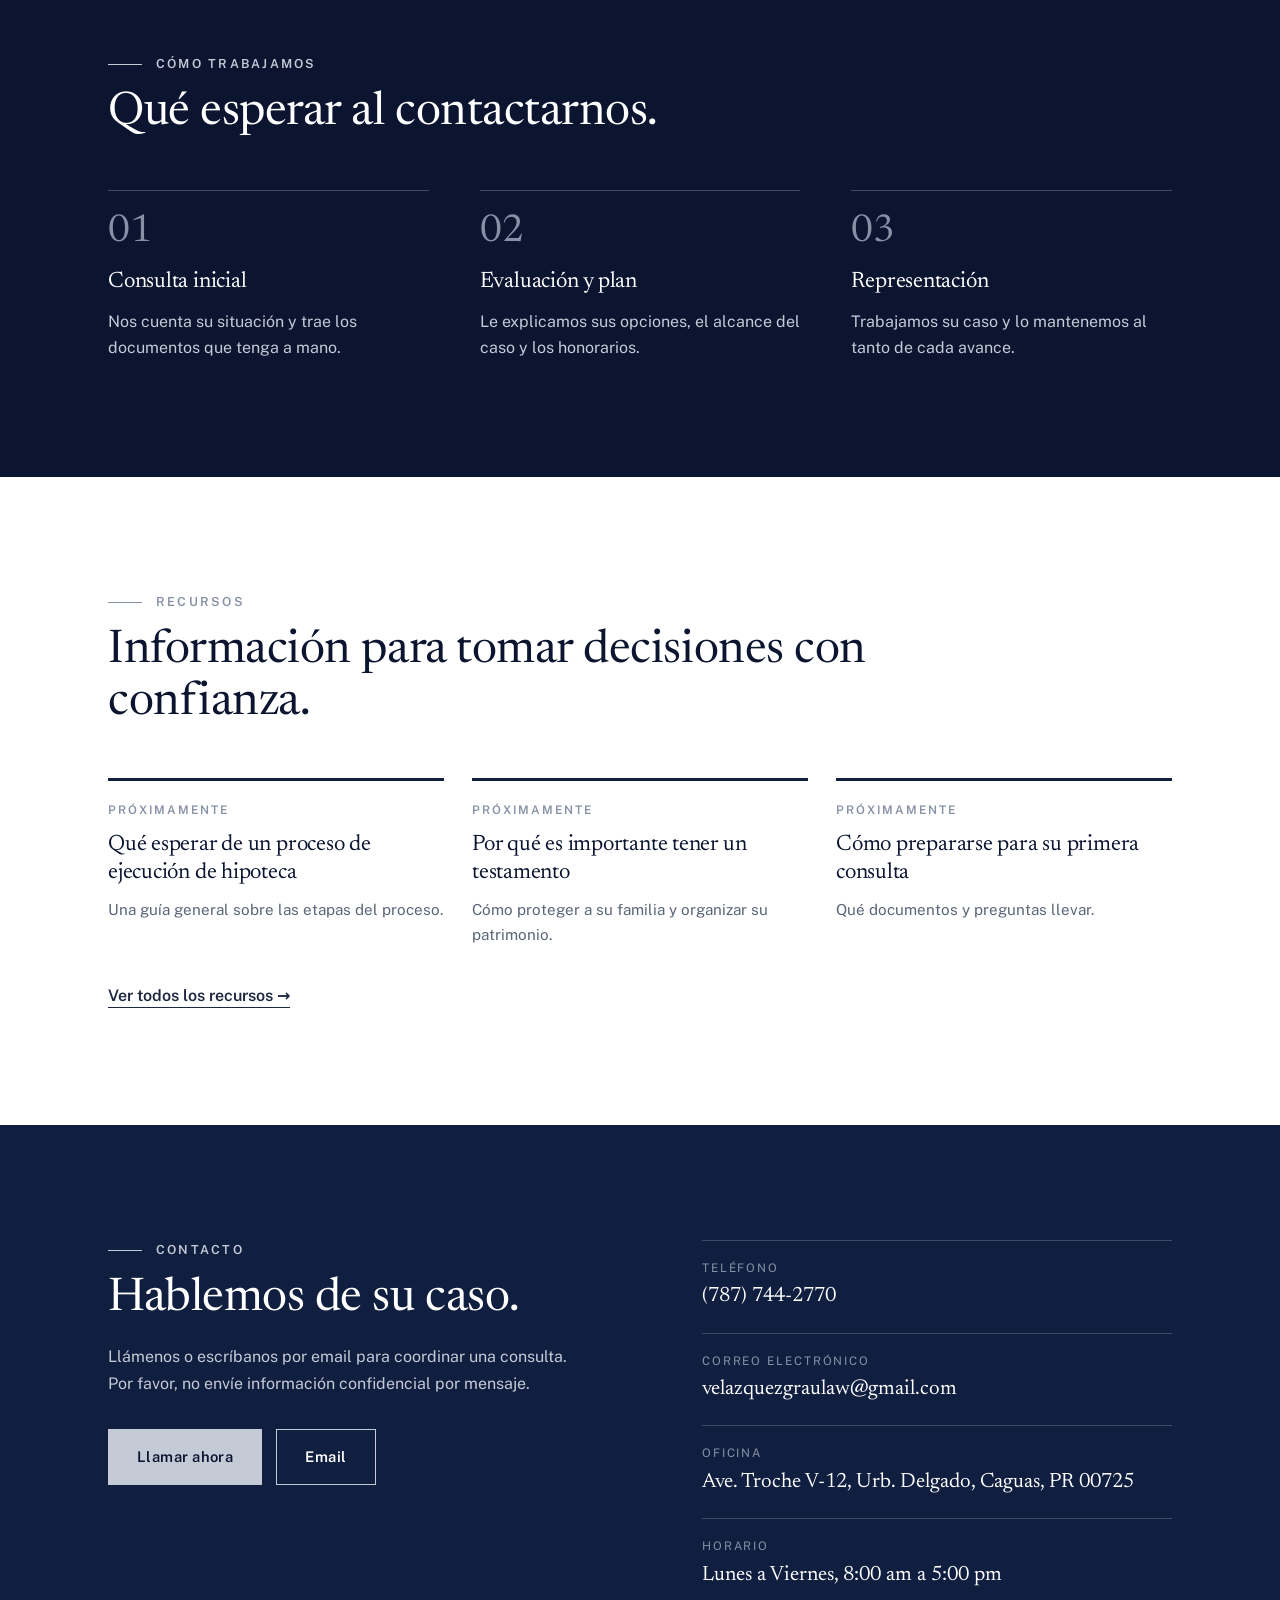
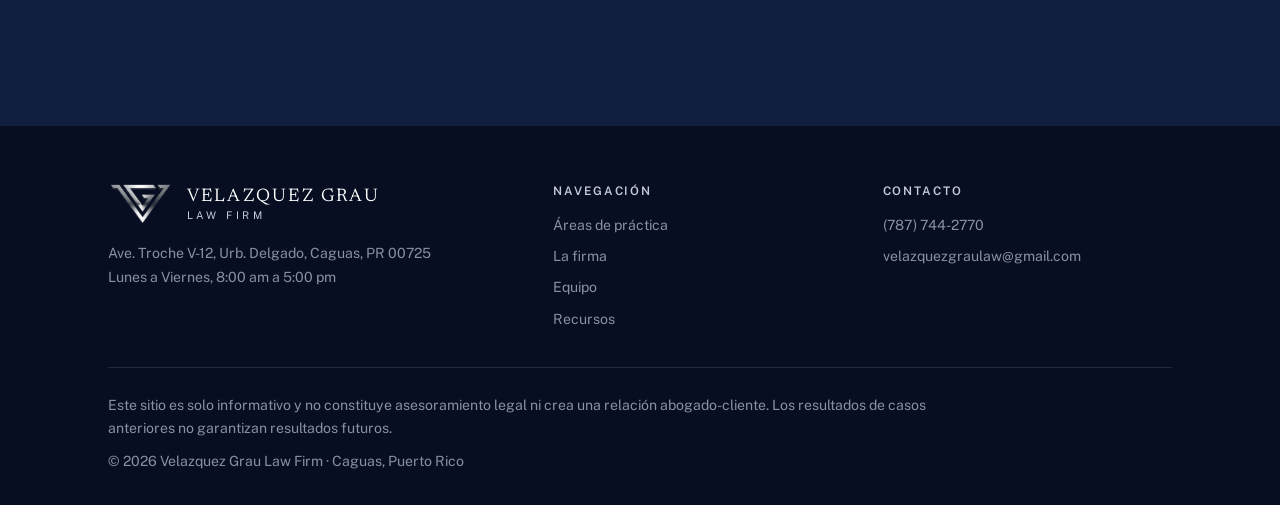
==== commit 40c60646: "Add CSS styles to enhance layout and design Added CSS styles for layout, typography, and responsive " ====
--- a/index.html
+++ b/index.html
@@ -9,7 +9,197 @@
 <link rel="preconnect" href="https://fonts.googleapis.com"><link rel="preconnect" href="https://fonts.gstatic.com" crossorigin>
 <link href="https://fonts.googleapis.com/css2?family=Newsreader:ital,opsz,wght@0,6..72,400;0,6..72,500;1,6..72,400&family=Public+Sans:wght@400;500;600&display=swap" rel="stylesheet">
 <script>document.documentElement.classList.add("js")</script>
-<link rel="stylesheet" href="styles.css">
+<style>
+:root{--ink:#0b1530;--deep:#070e22;--navy:#101e3f;--navy2:#1a2a52;--steel:#c4cad6;--grey:#8791a5;--mist:#eef0f4;--text:#1d2740;--muted:#5b6578;--max:1160px;--pad:clamp(20px,5vw,48px);--serif:"Newsreader",Georgia,"Times New Roman",serif;--sans:"Public Sans",system-ui,-apple-system,"Segoe UI",sans-serif}
+*{box-sizing:border-box;margin:0}
+html{scroll-behavior:smooth;scroll-padding-top:90px}
+body{font-family:var(--sans);color:var(--text);background:#fff;line-height:1.65;-webkit-font-smoothing:antialiased}
+html[data-lang=es] [lang=en],html[data-lang=en] [lang=es]{display:none}
+a{color:inherit}img{max-width:100%;display:block}
+.wrap{max-width:var(--max);margin:0 auto;padding:0 var(--pad)}
+:focus-visible{outline:3px solid var(--steel);outline-offset:3px}
+.skip{position:absolute;left:-999px;top:8px;background:#fff;color:var(--ink);padding:8px 14px;z-index:30}.skip:focus{left:8px}
+.kicker{font-size:.78rem;letter-spacing:.18em;text-transform:uppercase;font-weight:600;color:var(--grey);display:flex;align-items:center;gap:14px}
+.kicker::before{content:"";width:34px;height:1px;background:currentColor}
+h1,h2,h3{font-family:var(--serif);font-weight:400;letter-spacing:-.01em;color:var(--ink)}
+h2{font-size:clamp(1.9rem,3.8vw,2.9rem);line-height:1.12;margin-top:14px;max-width:18em}
+em{font-style:italic}
+.btn{display:inline-block;font:inherit;font-size:.92rem;font-weight:600;letter-spacing:.03em;text-decoration:none;padding:15px 28px;border:1px solid var(--steel);border-radius:0;cursor:pointer;transition:background .25s,color .25s,border-color .25s}
+.btn-solid{background:var(--steel);color:var(--ink)}.btn-solid:hover{background:#fff}
+.btn-line{color:#fff;background:none}.btn-line:hover{background:rgba(196,202,214,.14)}
+.btn-dark{background:var(--navy);border-color:var(--navy);color:#fff}.btn-dark:hover{background:var(--navy2)}
+.arrow{font-weight:600;text-decoration:none;border-bottom:1px solid currentColor;padding-bottom:2px}.arrow::after{content:" \2192"}
+
+/* utility bar + header */
+.util{background:var(--deep);color:var(--grey);font-size:.82rem}
+.util .wrap{display:flex;justify-content:space-between;align-items:center;min-height:38px;gap:16px}
+.util a{text-decoration:none;color:var(--steel)}.util a:hover{color:#fff}
+.util .r{display:flex;align-items:center;gap:22px}
+.lang{background:none;border:0;border-left:1px solid rgba(196,202,214,.3);padding-left:20px;color:var(--steel);font:inherit;cursor:pointer}.lang:hover{color:#fff}
+.site-header{background:var(--ink);color:#fff;position:sticky;top:0;z-index:20;border-bottom:1px solid rgba(196,202,214,.16);transition:box-shadow .3s}
+.site-header.stuck{box-shadow:0 8px 24px rgba(0,0,0,.35)}
+.bar{display:flex;align-items:center;gap:28px;min-height:78px}
+.brand{display:flex;align-items:center;gap:14px;text-decoration:none;margin-right:auto}
+.brand img{height:44px;width:auto}
+.brand span{font-family:var(--serif);font-size:1.3rem;letter-spacing:.12em;text-transform:uppercase;line-height:1.1}
+.brand small{display:block;font-family:var(--sans);font-size:.66rem;letter-spacing:.34em;color:var(--steel);margin-top:3px}
+nav ul{display:flex;gap:34px;list-style:none;padding:0}
+nav a{text-decoration:none;font-size:.9rem;color:var(--steel);padding:8px 0;border-bottom:1px solid transparent;transition:color .2s,border-color .2s}
+nav a:hover{color:#fff;border-color:var(--steel)}
+.menu-btn{display:none;background:none;border:1px solid rgba(196,202,214,.4);color:#fff;font:inherit;padding:8px 14px;cursor:pointer}
+.bar .btn{padding:11px 22px}
+
+/* hero */
+.hero{background:linear-gradient(155deg,var(--ink) 35%,var(--navy) 100%);color:#fff;position:relative;overflow:hidden}
+.hero .main{position:relative;padding-block:clamp(80px,12vw,150px) clamp(60px,8vw,100px)}
+.hero h1{color:#fff;font-size:clamp(2.7rem,7vw,5.6rem);line-height:1.02;max-width:11em;margin-top:26px}
+.hero h1 em{color:var(--steel)}
+.hero p.sub{margin-top:28px;max-width:34em;font-size:1.12rem;color:var(--steel)}
+.cta{display:flex;flex-wrap:wrap;gap:14px;margin-top:40px}
+.tri{position:absolute;right:-5%;top:48%;width:min(60vw,660px);transform:translateY(-50%);opacity:.5;pointer-events:none}
+.tri polygon{fill:none;stroke:var(--steel);stroke-width:1.2;stroke-dasharray:1;stroke-dashoffset:0}
+.tri polygon+polygon{stroke:var(--grey);opacity:.7}
+.facts{border-top:1px solid rgba(196,202,214,.22);position:relative}
+.facts .wrap{display:grid;grid-template-columns:repeat(3,1fr)}
+.facts div{padding:26px 24px 26px 0;display:flex;align-items:baseline;gap:16px}
+.facts div+div{padding-left:28px;border-left:1px solid rgba(196,202,214,.22)}
+.facts b{font-family:var(--serif);font-weight:400;font-size:2.3rem;color:#fff;line-height:1}
+.facts span{font-size:.85rem;color:var(--steel);line-height:1.35}
+
+section{padding-block:clamp(64px,9vw,116px)}
+.intro .wrap{display:grid;grid-template-columns:1.2fr 1fr;gap:clamp(28px,6vw,90px);align-items:end}
+.intro h2{max-width:14em}
+.intro p{color:var(--muted);margin-bottom:22px;font-size:1.05rem}
+
+/* practice areas */
+.areas{background:var(--mist)}
+.tabwrap{display:grid;grid-template-columns:5fr 7fr;margin-top:52px;background:#fff;box-shadow:0 1px 0 rgba(16,30,63,.08)}
+.tabs{display:flex;flex-direction:column}
+.tab{display:flex;align-items:baseline;gap:18px;text-align:left;background:none;border:0;border-bottom:1px solid #dde1e9;padding:26px 30px;font-family:var(--serif);font-size:1.45rem;color:var(--ink);cursor:pointer;transition:background .2s,padding .25s,color .2s;position:relative}
+.tab b{font-family:var(--sans);font-size:.75rem;letter-spacing:.14em;color:var(--grey);font-weight:600}
+.tab:hover{background:var(--mist);padding-left:38px}
+.tab[aria-selected=true]{background:var(--navy);color:#fff;padding-left:38px}
+.tab[aria-selected=true] b{color:var(--steel)}
+.tab[aria-selected=true]::after{content:"";position:absolute;right:-1px;top:0;bottom:0;width:3px;background:var(--steel)}
+.panel{background:var(--navy);color:#fff;padding:clamp(30px,5vw,60px);display:flex;flex-direction:column;justify-content:center}
+.panel[hidden]{display:none}
+.panel .tag{font-size:.75rem;letter-spacing:.16em;text-transform:uppercase;color:var(--grey)}
+.panel p{font-family:var(--serif);font-size:clamp(1.25rem,2.2vw,1.65rem);line-height:1.4;margin:14px 0 24px;color:#fff}
+.panel ul{list-style:none;padding:0;margin-bottom:34px;color:var(--steel)}
+.panel li{padding:11px 0 11px 26px;border-top:1px solid rgba(196,202,214,.2);position:relative}
+.panel li::before{content:"";position:absolute;left:0;top:21px;width:12px;height:1px;background:var(--steel)}
+.panel:not([hidden]){animation:fade .45s ease}
+@keyframes fade{from{opacity:0;transform:translateY(8px)}to{opacity:1;transform:none}}
+
+/* attorney */
+.attorney .wrap{display:grid;grid-template-columns:5fr 7fr;gap:clamp(28px,6vw,90px);align-items:center}
+.portrait{aspect-ratio:4/5;background:linear-gradient(160deg,var(--navy2),var(--ink));display:grid;place-items:center;position:relative}
+.portrait img{width:56%;opacity:.85}
+.portrait::after{content:"";position:absolute;inset:14px;border:1px solid rgba(196,202,214,.3)}
+.attorney h2{font-size:clamp(1.8rem,3.2vw,2.5rem)}
+.attorney p{margin:18px 0;color:var(--muted);max-width:36em}
+.ph{background:#fff3c4;padding:0 4px;color:var(--ink)}
+
+/* approach */
+.approach{background:var(--ink);color:#fff}
+.approach h2{color:#fff}
+.steps{list-style:none;padding:0;margin-top:50px;display:grid;grid-template-columns:repeat(3,1fr);gap:clamp(20px,4vw,56px);counter-reset:s}
+.steps li{counter-increment:s;border-top:1px solid rgba(196,202,214,.3);padding-top:22px}
+.steps li::before{content:"0" counter(s);font-family:var(--serif);font-size:2.4rem;color:var(--grey);line-height:1}
+.steps h3{color:#fff;font-size:1.4rem;margin:12px 0 8px}
+.steps p{color:var(--steel)}
+
+/* resources */
+.cards{display:grid;grid-template-columns:repeat(3,1fr);gap:28px;margin-top:48px}
+.card{border-top:3px solid var(--navy);padding-top:20px;transition:transform .25s}
+.card:hover{transform:translateY(-4px)}
+.card .tag{font-size:.74rem;letter-spacing:.16em;text-transform:uppercase;color:var(--grey);font-weight:600}
+.card h3{font-size:1.4rem;line-height:1.25;margin:10px 0}
+.card p{color:var(--muted);font-size:.95rem}
+
+/* contact */
+.contact{background:var(--navy);color:#fff}
+.contact .wrap{display:grid;grid-template-columns:1.1fr 1fr;gap:clamp(30px,6vw,90px)}
+.contact h2{color:#fff;max-width:11em}
+.contact .kicker{color:var(--steel)}
+.contact p.lead{margin:18px 0 32px;color:var(--steel);max-width:30em}
+dl{display:grid;gap:0}
+dl div{padding:18px 0;border-top:1px solid rgba(196,202,214,.25)}
+dt{font-size:.74rem;letter-spacing:.16em;text-transform:uppercase;color:var(--grey)}
+dd{font-family:var(--serif);font-size:1.3rem;margin-top:2px}
+dd a{text-decoration:none}dd a:hover{border-bottom:1px solid var(--steel)}
+.contact .ph{background:rgba(255,243,196,.9)}
+
+footer{background:var(--deep);color:var(--grey);padding-block:56px 32px;font-size:.88rem}
+.fgrid{display:grid;grid-template-columns:1.4fr 1fr 1fr;gap:40px;padding-bottom:36px;border-bottom:1px solid rgba(196,202,214,.15)}
+footer .brand{margin-bottom:16px}
+footer h4{font-size:.74rem;letter-spacing:.16em;text-transform:uppercase;color:var(--steel);margin-bottom:12px;font-weight:600}
+footer ul{list-style:none;padding:0;display:grid;gap:8px}
+footer a{text-decoration:none}footer a:hover{color:#fff}
+.legal{padding-top:26px;display:grid;gap:10px}.legal p{max-width:62em}
+
+.js .rv{opacity:0;transform:translateY(22px);transition:opacity .8s ease,transform .8s ease}
+.js .rv.in{opacity:1;transform:none}
+@media (prefers-reduced-motion:no-preference){.tri polygon{animation:draw 2.6s ease-out both}.tri polygon+polygon{animation-delay:.5s}@keyframes draw{from{stroke-dashoffset:1}to{stroke-dashoffset:0}}}
+@media (prefers-reduced-motion:reduce){.js .rv{opacity:1;transform:none;transition:none}html{scroll-behavior:auto}}
+@media (max-width:900px){
+ .menu-btn{display:block}.bar .btn{display:none}
+ nav{position:absolute;left:0;right:0;top:100%;background:var(--ink);border-bottom:1px solid rgba(196,202,214,.16);display:none}
+ .open nav{display:block}nav ul{flex-direction:column;gap:0;padding:8px var(--pad) 18px}nav a{display:block;padding:14px 0;border-bottom:1px solid rgba(196,202,214,.12)}
+ .site-header .wrap{position:relative}
+ .intro .wrap,.attorney .wrap,.contact .wrap,.tabwrap,.steps,.cards,.fgrid{grid-template-columns:1fr}
+ .tabs{flex-direction:row;overflow-x:auto}.tab{white-space:nowrap;padding:20px 22px;font-size:1.15rem;border-bottom:0;border-right:1px solid #dde1e9}
+ .tab:hover,.tab[aria-selected=true]{padding-left:22px}.tab[aria-selected=true]::after{right:0;left:0;top:auto;bottom:0;width:auto;height:3px}
+ .facts .wrap{grid-template-columns:1fr}.facts div+div{padding-left:0;border-left:0;border-top:1px solid rgba(196,202,214,.22)}
+ .tri{opacity:.22;right:-35%}.portrait{max-width:340px}
+ .util .hide-sm{display:none}
+}
+nav a[aria-current]{color:#fff;border-color:var(--steel)}
+nav a,.bar .btn,.brand span{white-space:nowrap}
+nav ul{gap:26px}.brand span{font-size:1.15rem}
+@media (max-width:1040px){
+ .menu-btn{display:block}.bar .btn{display:none}
+ nav{position:absolute;left:0;right:0;top:100%;background:var(--ink);border-bottom:1px solid rgba(196,202,214,.16);display:none}
+ .open nav{display:block}nav ul{flex-direction:column;gap:0;padding:8px var(--pad) 18px}nav a{display:block;padding:14px 0;border-bottom:1px solid rgba(196,202,214,.12)}
+ .site-header .wrap{position:relative}
+}
+.btn-out{color:var(--navy);border-color:var(--navy);background:none}.btn-out:hover{background:var(--navy);color:#fff}
+.page-hero{background:linear-gradient(155deg,var(--ink) 35%,var(--navy) 100%);color:#fff;position:relative;overflow:hidden;padding:0}
+.page-hero .wrap{padding-block:clamp(60px,9vw,110px);position:relative}
+.page-hero h1{color:#fff;font-size:clamp(2.3rem,5.4vw,4.2rem);line-height:1.05;max-width:13em;margin-top:22px}
+.page-hero p{margin-top:20px;max-width:36em;color:var(--steel);font-size:1.08rem}
+.page-hero .tri{width:min(46vw,460px);opacity:.35;right:-3%}
+.chips{display:flex;flex-wrap:wrap;gap:10px;margin-top:32px}
+.chips a{border:1px solid rgba(196,202,214,.4);color:var(--steel);text-decoration:none;padding:9px 16px;font-size:.88rem;transition:background .2s,color .2s}
+.chips a:hover{background:var(--steel);color:var(--ink)}
+.area-block{display:grid;grid-template-columns:4fr 8fr;gap:clamp(24px,6vw,90px);padding-block:clamp(48px,7vw,84px);border-top:1px solid #dde1e9}
+.area-block:first-child{border-top:0}
+.sticky-l{position:sticky;top:110px;align-self:start}
+.num{font-family:var(--serif);color:var(--grey);font-size:1.1rem}
+.area-block h2{font-size:clamp(1.7rem,3vw,2.3rem);margin-top:8px}
+.area-block .lead{font-family:var(--serif);font-size:clamp(1.25rem,2.2vw,1.55rem);line-height:1.4;color:var(--ink)}
+.area-block p+p{margin-top:14px;color:var(--muted)}
+.checks{list-style:none;padding:0;margin:26px 0 30px}
+.checks li{padding:11px 0 11px 26px;border-top:1px solid #dde1e9;position:relative}
+.checks li::before{content:"";position:absolute;left:0;top:22px;width:12px;height:1px;background:var(--navy)}
+.band{background:var(--navy);color:#fff;padding-block:clamp(48px,6vw,72px)}
+.band .wrap{display:flex;justify-content:space-between;align-items:center;gap:30px;flex-wrap:wrap}
+.band h2{color:#fff;margin:0;max-width:16em;font-size:clamp(1.6rem,3vw,2.2rem)}
+.faq details{border-top:1px solid #dde1e9;padding:20px 0}.faq details:last-child{border-bottom:1px solid #dde1e9}
+.faq summary{font-family:var(--serif);font-size:1.3rem;color:var(--ink);cursor:pointer;list-style:none;display:flex;justify-content:space-between;gap:20px}
+.faq summary::-webkit-details-marker{display:none}
+.faq summary::after{content:"+";color:var(--grey);font-size:1.6rem;line-height:1}
+.faq details[open] summary::after{content:"\2212"}
+.faq p{margin-top:12px;color:var(--muted);max-width:44em}
+.team{display:grid;grid-template-columns:repeat(2,1fr);gap:28px;margin-top:40px}
+.person{border-top:3px solid var(--navy);padding-top:18px}.person h3{font-size:1.4rem;margin-bottom:6px}.person p{color:var(--muted)}
+.contact.cl{background:var(--mist);color:var(--text)}.contact.cl h2{color:var(--ink)}.contact.cl p.lead{color:var(--muted)}.contact.cl .kicker{color:var(--grey)}
+.cl dl div{border-color:#cfd5df}.cl dd{color:var(--ink)}
+.cl dd a{border-bottom:1px solid var(--grey)}
+.two{display:grid;grid-template-columns:1.1fr 1fr;gap:clamp(28px,6vw,90px)}
+@media (max-width:900px){.area-block,.team,.two{grid-template-columns:1fr}.sticky-l{position:static}.page-hero .tri{opacity:.18;right:-30%}}
+
+</style>
 </head>
 <body>
 <a class="skip" href="#main"><span lang="es">Ir al contenido</span><span lang="en">Skip to content</span></a>
@@ -138,6 +328,28 @@
 <div><h4><span lang="es">Navegación</span><span lang="en">Navigation</span></h4><ul><li><a href="areas.html"><span lang="es">Áreas de práctica</span><span lang="en">Practice areas</span></a></li><li><a href="firma.html"><span lang="es">La firma</span><span lang="en">The firm</span></a></li><li><a href="equipo.html"><span lang="es">Equipo</span><span lang="en">Team</span></a></li><li><a href="recursos.html"><span lang="es">Recursos</span><span lang="en">Resources</span></a></li></ul></div>
 <div><h4><span lang="es">Contacto</span><span lang="en">Contact</span></h4><ul><li><a href="tel:+17877442770">(787) 744-2770</a></li><li><a href="mailto:velazquezgraulaw@gmail.com?subject=Solicitud%20de%20consulta">velazquezgraulaw@gmail.com</a></li></ul></div>
 </div><div class="legal"><p><span lang="es">Este sitio es solo informativo y no constituye asesoramiento legal ni crea una relación abogado-cliente. Los resultados de casos anteriores no garantizan resultados futuros.</span><span lang="en">This site is for information only and is not legal advice, nor does it create an attorney-client relationship. Past results do not guarantee future outcomes.</span></p><p>© <span id="y">2026</span> Velazquez Grau Law Firm · Caguas, Puerto Rico</p></div></div></footer>
-<script src="site.js"></script>
+<script>
+(function(){
+ var r=document.documentElement,K="vg-lang",$=function(s,c){return(c||document).querySelector(s)},$$=function(s,c){return[].slice.call((c||document).querySelectorAll(s))};
+ function set(l){r.setAttribute("data-lang",l);r.lang=l;var b=$("#lang");b.textContent=l==="es"?"English":"Español";var t=$("title[data-"+l+"]");if(t)document.title=t.getAttribute("data-"+l)}
+ var s="es";try{s=localStorage.getItem(K)||"es"}catch(e){}set(s);
+ $("#lang").addEventListener("click",function(){var n=r.getAttribute("data-lang")==="es"?"en":"es";set(n);try{localStorage.setItem(K,n)}catch(e){}});
+ /* tabs */
+ var tabs=$$(".tab");
+ function pick(t,f){tabs.forEach(function(x){var on=x===t;x.setAttribute("aria-selected",on);x.tabIndex=on?0:-1;document.getElementById(x.getAttribute("aria-controls")).hidden=!on});if(f)t.focus()}
+ tabs.forEach(function(t,i){t.addEventListener("click",function(){pick(t)});t.addEventListener("keydown",function(e){var k=e.key,n=k==="ArrowDown"||k==="ArrowRight"?1:k==="ArrowUp"||k==="ArrowLeft"?-1:0;if(n){e.preventDefault();pick(tabs[(i+n+tabs.length)%tabs.length],1)}})});
+ /* mobile menu */
+ var h=$(".site-header"),m=$("#menu");
+ m.addEventListener("click",function(){var o=h.classList.toggle("open");m.setAttribute("aria-expanded",o)});
+ $$("nav a").forEach(function(a){a.addEventListener("click",function(){h.classList.remove("open");m.setAttribute("aria-expanded",false)})});
+ /* header shadow */
+ addEventListener("scroll",function(){h.classList.toggle("stuck",scrollY>10)},{passive:true});
+ /* reveal on scroll */
+ var rv=$$(".rv");
+ if("IntersectionObserver" in window){var io=new IntersectionObserver(function(es){es.forEach(function(e){if(e.isIntersecting){e.target.classList.add("in");io.unobserve(e.target)}})},{threshold:.12});rv.forEach(function(e){io.observe(e)})}else rv.forEach(function(e){e.classList.add("in")});
+ $("#y").textContent=new Date().getFullYear();
+})();
+
+</script>
 </body>
 </html>
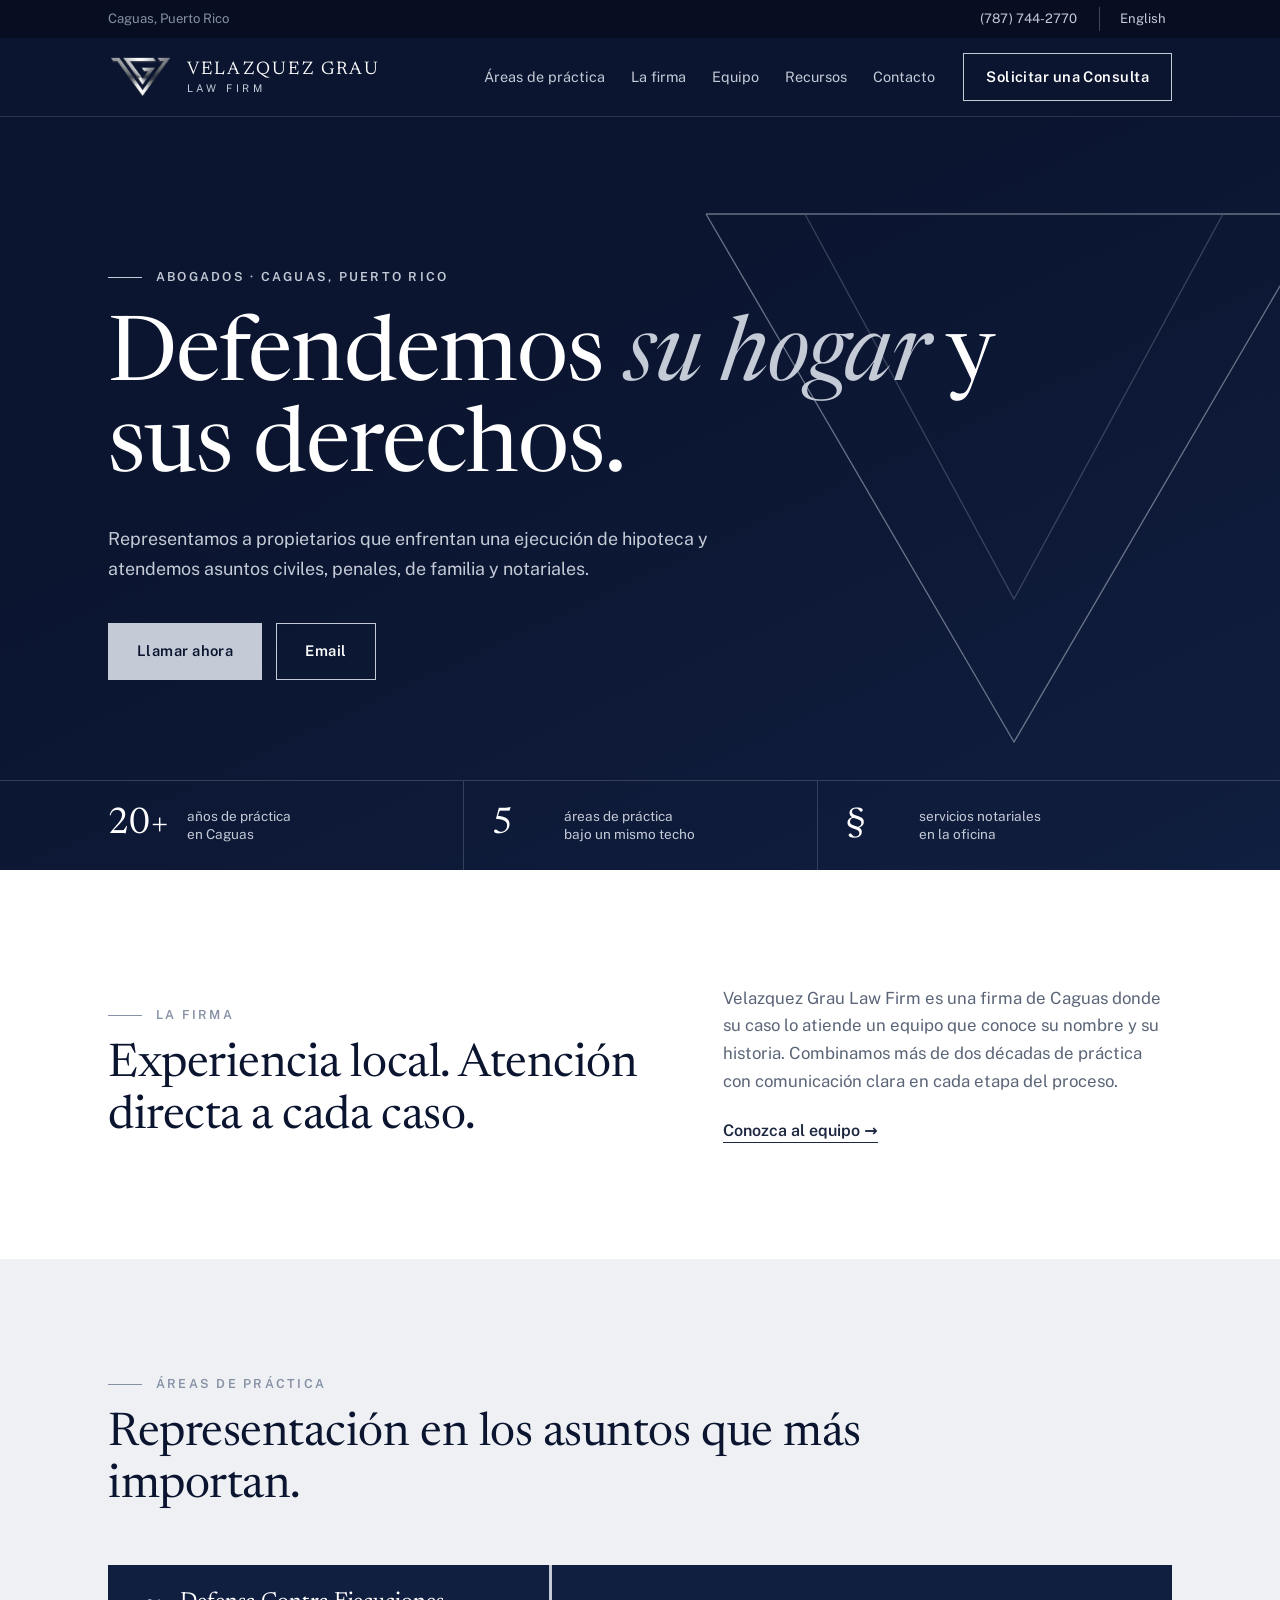
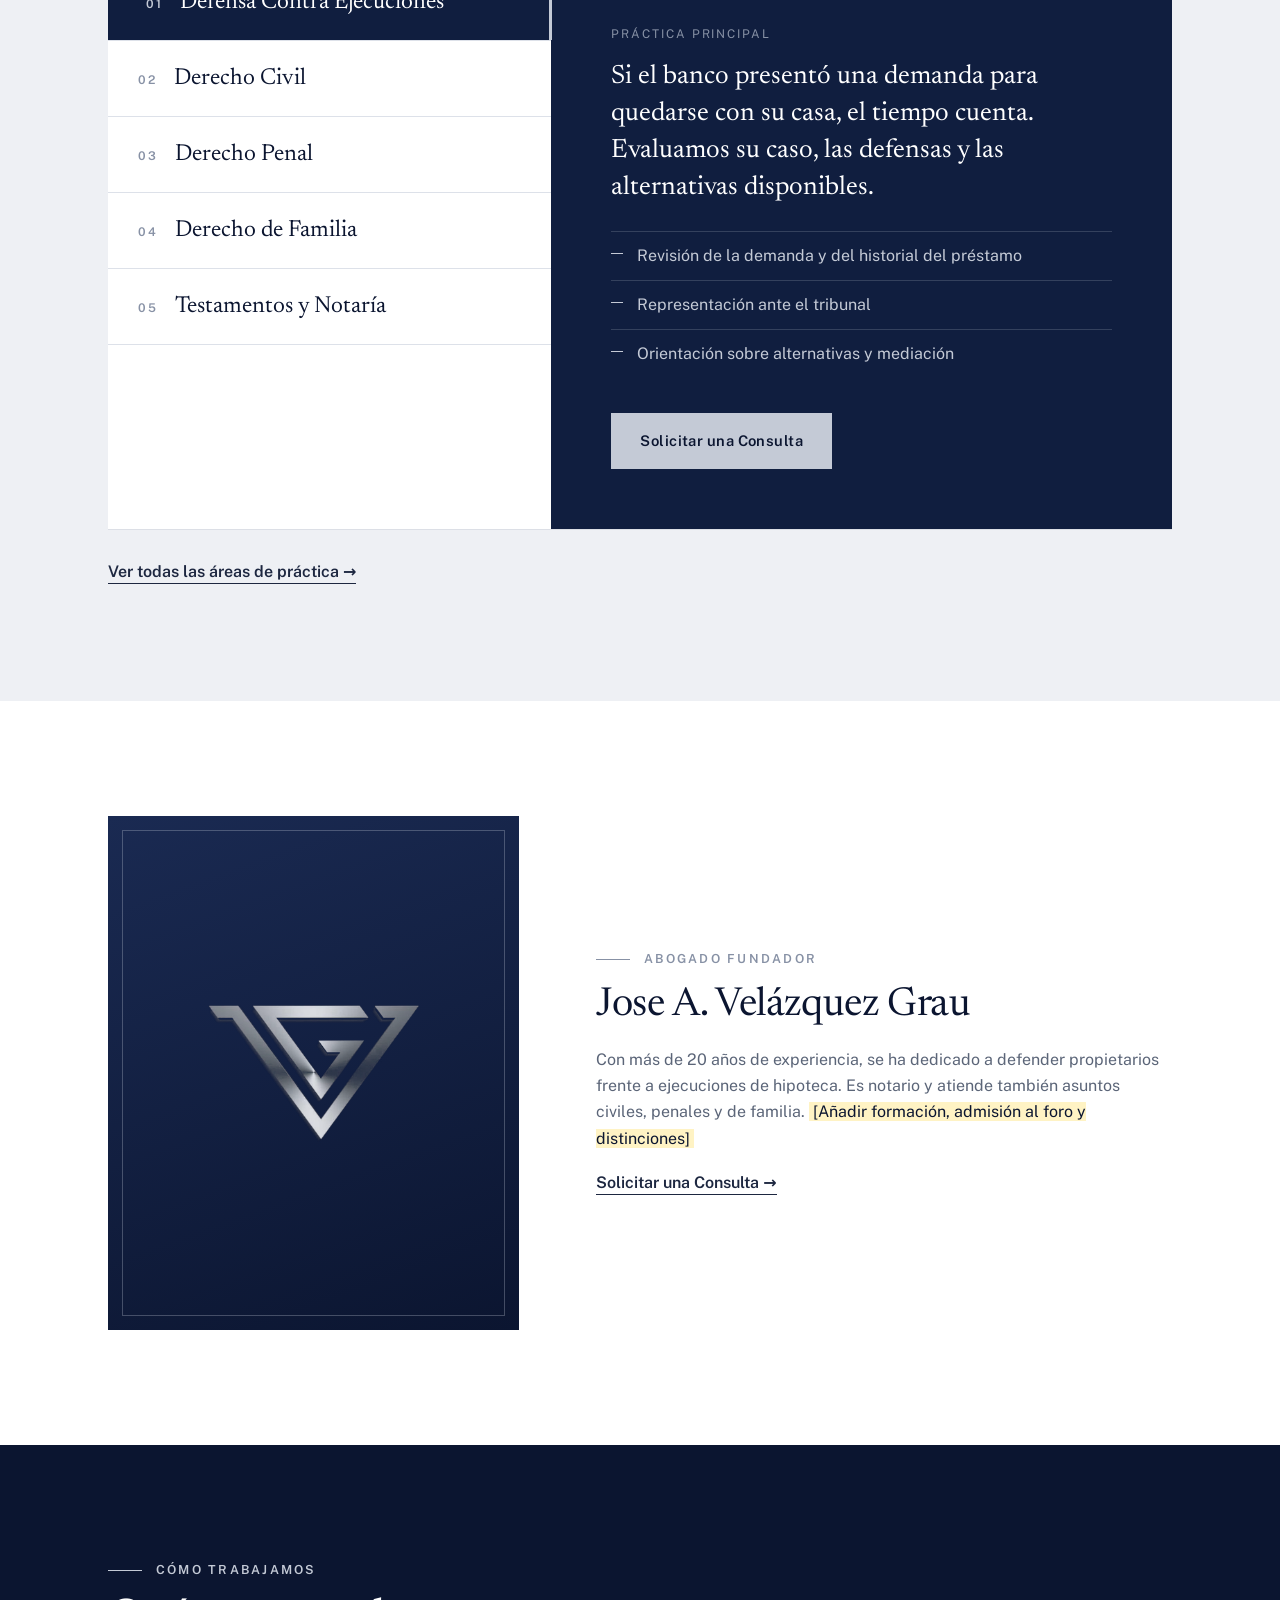
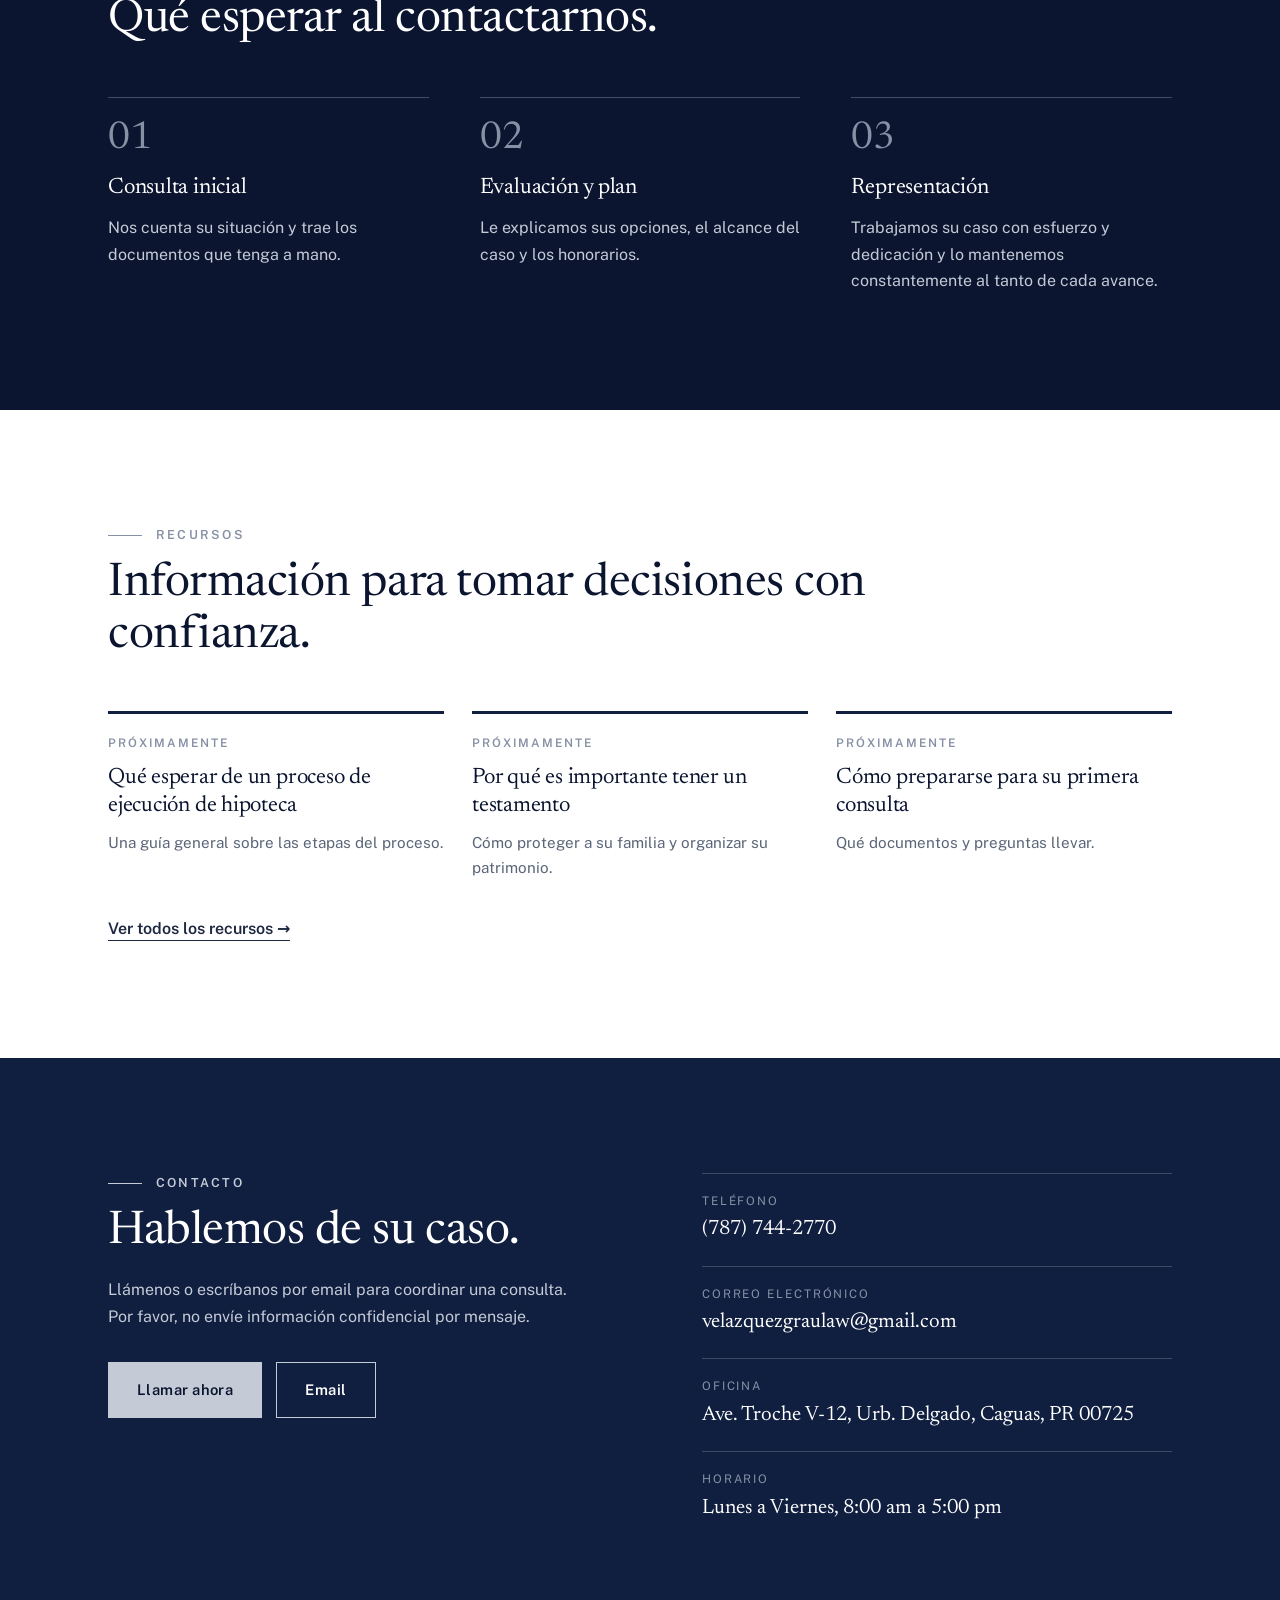
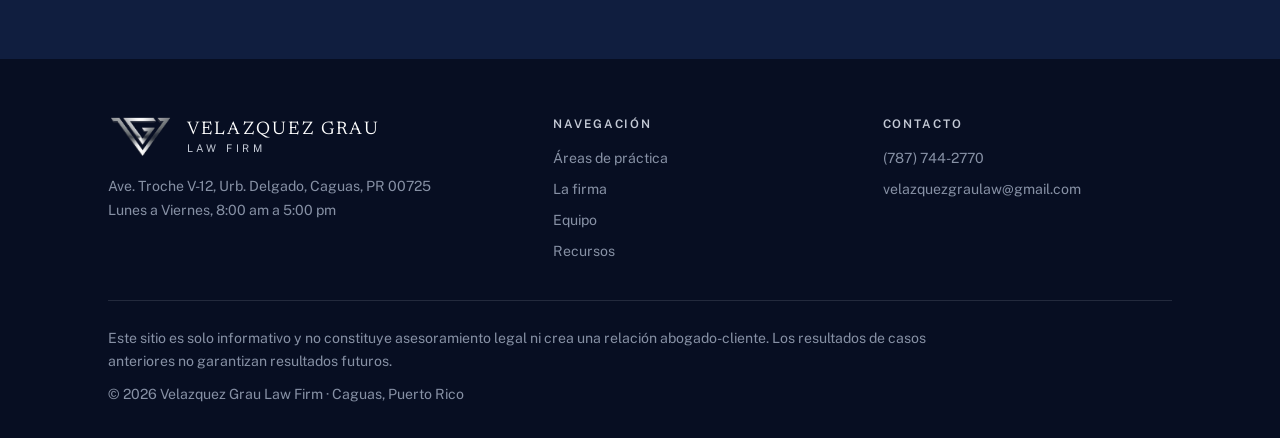
==== commit 4f84eee4: "Refactor HTML structure and update text content" ====
--- a/index.html
+++ b/index.html
@@ -61,8 +61,8 @@
 .tri polygon+polygon{stroke:var(--grey);opacity:.7}
 .facts{border-top:1px solid rgba(196,202,214,.22);position:relative}
 .facts .wrap{display:grid;grid-template-columns:repeat(3,1fr)}
-.facts div{padding:26px 24px 26px 0;display:flex;align-items:baseline;gap:16px}
-.facts div+div{padding-left:28px;border-left:1px solid rgba(196,202,214,.22)}
+.facts .wrap>div{padding:26px 24px 26px 0;display:flex;align-items:center;gap:18px}
+.facts .wrap>div+div{padding-left:28px;border-left:1px solid rgba(196,202,214,.22)}
 .facts b{font-family:var(--serif);font-weight:400;font-size:2.3rem;color:#fff;line-height:1}
 .facts span{font-size:.85rem;color:var(--steel);line-height:1.35}
 
@@ -150,10 +150,11 @@
  .intro .wrap,.attorney .wrap,.contact .wrap,.tabwrap,.steps,.cards,.fgrid{grid-template-columns:1fr}
  .tabs{flex-direction:row;overflow-x:auto}.tab{white-space:nowrap;padding:20px 22px;font-size:1.15rem;border-bottom:0;border-right:1px solid #dde1e9}
  .tab:hover,.tab[aria-selected=true]{padding-left:22px}.tab[aria-selected=true]::after{right:0;left:0;top:auto;bottom:0;width:auto;height:3px}
- .facts .wrap{grid-template-columns:1fr}.facts div+div{padding-left:0;border-left:0;border-top:1px solid rgba(196,202,214,.22)}
+ .facts .wrap{grid-template-columns:1fr}.facts .wrap>div+div{padding-left:0;border-left:0;border-top:1px solid rgba(196,202,214,.22)}
  .tri{opacity:.22;right:-35%}.portrait{max-width:340px}
  .util .hide-sm{display:none}
 }
+.facts b{min-width:3.4rem;display:inline-block}
 nav a[aria-current]{color:#fff;border-color:var(--steel)}
 nav a,.bar .btn,.brand span{white-space:nowrap}
 nav ul{gap:26px}.brand span{font-size:1.15rem}
@@ -216,7 +217,7 @@
   <div class="wrap main">
     <div class="kicker" style="color:var(--steel)"><span lang="es">Abogados · Caguas, Puerto Rico</span><span lang="en">Attorneys · Caguas, Puerto Rico</span></div>
     <h1><span lang="es">Defendemos <em>su hogar</em> y sus derechos.</span><span lang="en">We defend <em>your home</em> and your rights.</span></h1>
-    <p class="sub"><span lang="es">Más de 20 años de práctica en Caguas. Representamos a propietarios que enfrentan una ejecución de hipoteca y atendemos asuntos de familia, civiles, penales y notariales.</span><span lang="en">Over 20 years of practice in Caguas. We represent homeowners facing foreclosure and handle family, civil, criminal and notarial matters.</span></p>
+    <p class="sub"><span lang="es">Representamos a propietarios que enfrentan una ejecución de hipoteca y atendemos asuntos civiles, penales, de familia y notariales.</span><span lang="en">We represent homeowners facing foreclosure and handle civil, criminal, family and notarial matters.</span></p>
     <div class="cta">
       <a class="btn btn-solid" href="tel:+17877442770"><span lang="es">Llamar ahora</span><span lang="en">Call now</span></a>
       <a class="btn btn-line" href="mailto:velazquezgraulaw@gmail.com?subject=Solicitud%20de%20consulta">Email</a>
@@ -241,11 +242,11 @@
   <h2><span lang="es">Representación en los asuntos que más importan.</span><span lang="en">Representation in the matters that matter most.</span></h2></div>
   <div class="tabwrap rv">
     <div class="tabs" role="tablist" aria-orientation="vertical">
-      <button class="tab" role="tab" id="t1" aria-controls="p1" aria-selected="true"><b>01</b><span lang="es">Defensa contra ejecuciones</span><span lang="en">Foreclosure defense</span></button>
-      <button class="tab" role="tab" id="t2" aria-controls="p2" aria-selected="false" tabindex="-1"><b>02</b><span lang="es">Derecho de familia</span><span lang="en">Family law</span></button>
-      <button class="tab" role="tab" id="t3" aria-controls="p3" aria-selected="false" tabindex="-1"><b>03</b><span lang="es">Derecho civil</span><span lang="en">Civil law</span></button>
-      <button class="tab" role="tab" id="t4" aria-controls="p4" aria-selected="false" tabindex="-1"><b>04</b><span lang="es">Derecho penal</span><span lang="en">Criminal law</span></button>
-      <button class="tab" role="tab" id="t5" aria-controls="p5" aria-selected="false" tabindex="-1"><b>05</b><span lang="es">Testamentos y notaría</span><span lang="en">Wills and notarial work</span></button>
+      <button class="tab" role="tab" id="t1" aria-controls="p1" aria-selected="true"><b>01</b><span lang="es">Defensa Contra Ejecuciones</span><span lang="en">Foreclosure Defense</span></button>
+      <button class="tab" role="tab" id="t3" aria-controls="p3" aria-selected="false" tabindex="-1"><b>02</b><span lang="es">Derecho Civil</span><span lang="en">Civil Law</span></button>
+      <button class="tab" role="tab" id="t4" aria-controls="p4" aria-selected="false" tabindex="-1"><b>03</b><span lang="es">Derecho Penal</span><span lang="en">Criminal Law</span></button>
+      <button class="tab" role="tab" id="t2" aria-controls="p2" aria-selected="false" tabindex="-1"><b>04</b><span lang="es">Derecho de Familia</span><span lang="en">Family Law</span></button>
+      <button class="tab" role="tab" id="t5" aria-controls="p5" aria-selected="false" tabindex="-1"><b>05</b><span lang="es">Testamentos y Notaría</span><span lang="en">Wills and Notarial Work</span></button>
     </div>
     <div class="panel" role="tabpanel" id="p1" aria-labelledby="t1">
       <div class="tag"><span lang="es">Práctica principal</span><span lang="en">Flagship practice</span></div>
@@ -253,24 +254,24 @@
       <ul><li><span lang="es">Revisión de la demanda y del historial del préstamo</span><span lang="en">Review of the complaint and loan history</span></li><li><span lang="es">Representación ante el tribunal</span><span lang="en">Representation in court</span></li><li><span lang="es">Orientación sobre alternativas y mediación</span><span lang="en">Guidance on alternatives and mediation</span></li></ul>
       <div><a class="btn btn-solid" href="contacto.html"><span lang="es">Solicitar una Consulta</span><span lang="en">Request a Consultation</span></a></div>
     </div>
+    <div class="panel" role="tabpanel" id="p3" aria-labelledby="t3" hidden>
+      <div class="tag"><span lang="es">Civil</span><span lang="en">Civil</span></div>
+      <p><span lang="es">Representación en disputas civiles, desde la evaluación inicial hasta el tribunal.</span><span lang="en">Representation in civil disputes, from initial evaluation to the courtroom.</span></p>
+      <ul><li><span lang="es">Disputas contractuales</span><span lang="en">Contract disputes</span></li><li><span lang="es">Reclamaciones de daños</span><span lang="en">Damage claims</span></li><li><span lang="es">Comparecencias y mociones ante el tribunal</span><span lang="en">Court appearances and motions</span></li></ul>
+      <div><a class="btn btn-solid" href="contacto.html"><span lang="es">Solicitar una Consulta</span><span lang="en">Request a Consultation</span></a></div>
+    </div>
+    <div class="panel" role="tabpanel" id="p4" aria-labelledby="t4" hidden>
+      <div class="tag"><span lang="es">Penal</span><span lang="en">Criminal</span></div>
+      <p><span lang="es">Defensa seria y confidencial en procesos criminales.</span><span lang="en">Serious, confidential defense in criminal proceedings.</span></p>
+      <ul><li><span lang="es">Defensa ante cargos criminales</span><span lang="en">Defense against criminal charges</span></li><li><span lang="es">Representación en cada etapa del proceso</span><span lang="en">Representation at every stage</span></li><li><span lang="es">Orientación sobre sus derechos</span><span lang="en">Guidance on your rights</span></li></ul>
+      <div><a class="btn btn-solid" href="contacto.html"><span lang="es">Solicitar una Consulta</span><span lang="en">Request a Consultation</span></a></div>
+    </div>
     <div class="panel" role="tabpanel" id="p2" aria-labelledby="t2" hidden>
       <div class="tag"><span lang="es">Familia</span><span lang="en">Family</span></div>
       <p><span lang="es">Asuntos familiares tratados con claridad, discreción y respeto.</span><span lang="en">Family matters handled with clarity, discretion and respect.</span></p>
       <ul><li><span lang="es">Divorcio y separación</span><span lang="en">Divorce and separation</span></li><li><span lang="es">Custodia y relaciones filiales</span><span lang="en">Custody and parenting time</span></li><li><span lang="es">Pensiones alimentarias</span><span lang="en">Child and spousal support</span></li></ul>
       <div><a class="btn btn-solid" href="contacto.html"><span lang="es">Solicitar una Consulta</span><span lang="en">Request a Consultation</span></a></div>
     </div>
-    <div class="panel" role="tabpanel" id="p3" aria-labelledby="t3" hidden>
-      <div class="tag"><span lang="es">Civil</span><span lang="en">Civil</span></div>
-      <p><span lang="es">Representación en disputas civiles, desde la evaluación inicial hasta el tribunal.</span><span lang="en">Representation in civil disputes, from initial evaluation to the courtroom.</span></p>
-      <ul><li><span lang="es">Disputas contractuales</span><span lang="en">Contract disputes</span></li><li><span lang="es">Reclamaciones de daños</span><span lang="en">Damage claims</span></li><li><span lang="es">Comparecencias y mociones ante el tribunal</span><span lang="en">Court appearances and motions</span></li></ul>
-      <div><a class="btn btn-solid" href="contacto.html"><span lang="es">Solicitar una Consulta</span><span lang="en">Request a Consultation</span></a></div>
-    </div>
-    <div class="panel" role="tabpanel" id="p4" aria-labelledby="t4" hidden>
-      <div class="tag"><span lang="es">Penal</span><span lang="en">Criminal</span></div>
-      <p><span lang="es">Defensa seria y confidencial en procesos criminales.</span><span lang="en">Serious, confidential defense in criminal proceedings.</span></p>
-      <ul><li><span lang="es">Defensa ante cargos criminales</span><span lang="en">Defense against criminal charges</span></li><li><span lang="es">Representación en cada etapa del proceso</span><span lang="en">Representation at every stage</span></li><li><span lang="es">Orientación sobre sus derechos</span><span lang="en">Guidance on your rights</span></li></ul>
-      <div><a class="btn btn-solid" href="contacto.html"><span lang="es">Solicitar una Consulta</span><span lang="en">Request a Consultation</span></a></div>
-    </div>
     <div class="panel" role="tabpanel" id="p5" aria-labelledby="t5" hidden>
       <div class="tag"><span lang="es">Notaría</span><span lang="en">Notarial</span></div>
       <p><span lang="es">Documentos notariales preparados con precisión para proteger a su familia y su patrimonio.</span><span lang="en">Notarial documents prepared with precision to protect your family and your property.</span></p>
@@ -285,7 +286,7 @@
   <div class="portrait rv" role="img" aria-label="Placeholder portrait"><img src="assets/logo.png" alt=""></div>
   <div class="rv"><div class="kicker"><span lang="es">Abogado fundador</span><span lang="en">Founding attorney</span></div>
   <h2>Jose A. Velázquez Grau</h2>
-  <p><span lang="es">Con más de 20 años de práctica en Caguas, se ha dedicado a defender a propietarios frente a ejecuciones de hipoteca. Es notario y atiende también asuntos de familia, civiles y penales. <span class="ph">[Añadir formación, admisión al foro y distinciones]</span></span><span lang="en">With more than 20 years of practice in Caguas, he has devoted his career to defending homeowners against foreclosure. He is a notary and also handles family, civil and criminal matters. <span class="ph">[Add education, bar admissions and distinctions]</span></span></p>
+  <p><span lang="es">Con más de 20 años de experiencia, se ha dedicado a defender propietarios frente a ejecuciones de hipoteca. Es notario y atiende también asuntos civiles, penales y de familia. <span class="ph">[Añadir formación, admisión al foro y distinciones]</span></span><span lang="en">With more than 20 years of experience, he has devoted his career to defending homeowners against foreclosure. He is a notary and also handles civil, criminal and family matters. <span class="ph">[Add education, bar admissions and distinctions]</span></span></p>
   <a class="arrow" href="contacto.html"><span lang="es">Solicitar una Consulta</span><span lang="en">Request a Consultation</span></a></div>
 </div></section>
 
@@ -295,7 +296,7 @@
   <ol class="steps rv">
     <li><h3><span lang="es">Consulta inicial</span><span lang="en">Initial consultation</span></h3><p><span lang="es">Nos cuenta su situación y trae los documentos que tenga a mano.</span><span lang="en">You tell us your situation and bring any documents you have.</span></p></li>
     <li><h3><span lang="es">Evaluación y plan</span><span lang="en">Evaluation and plan</span></h3><p><span lang="es">Le explicamos sus opciones, el alcance del caso y los honorarios.</span><span lang="en">We explain your options, the scope of the case and the fees.</span></p></li>
-    <li><h3><span lang="es">Representación</span><span lang="en">Representation</span></h3><p><span lang="es">Trabajamos su caso y lo mantenemos al tanto de cada avance.</span><span lang="en">We work your case and keep you informed at each step.</span></p></li>
+    <li><h3><span lang="es">Representación</span><span lang="en">Representation</span></h3><p><span lang="es">Trabajamos su caso con esfuerzo y dedicación y lo mantenemos constantemente al tanto de cada avance.</span><span lang="en">We work your case with effort and dedication and keep you constantly informed at each step.</span></p></li>
   </ol>
 </div></section>
 
